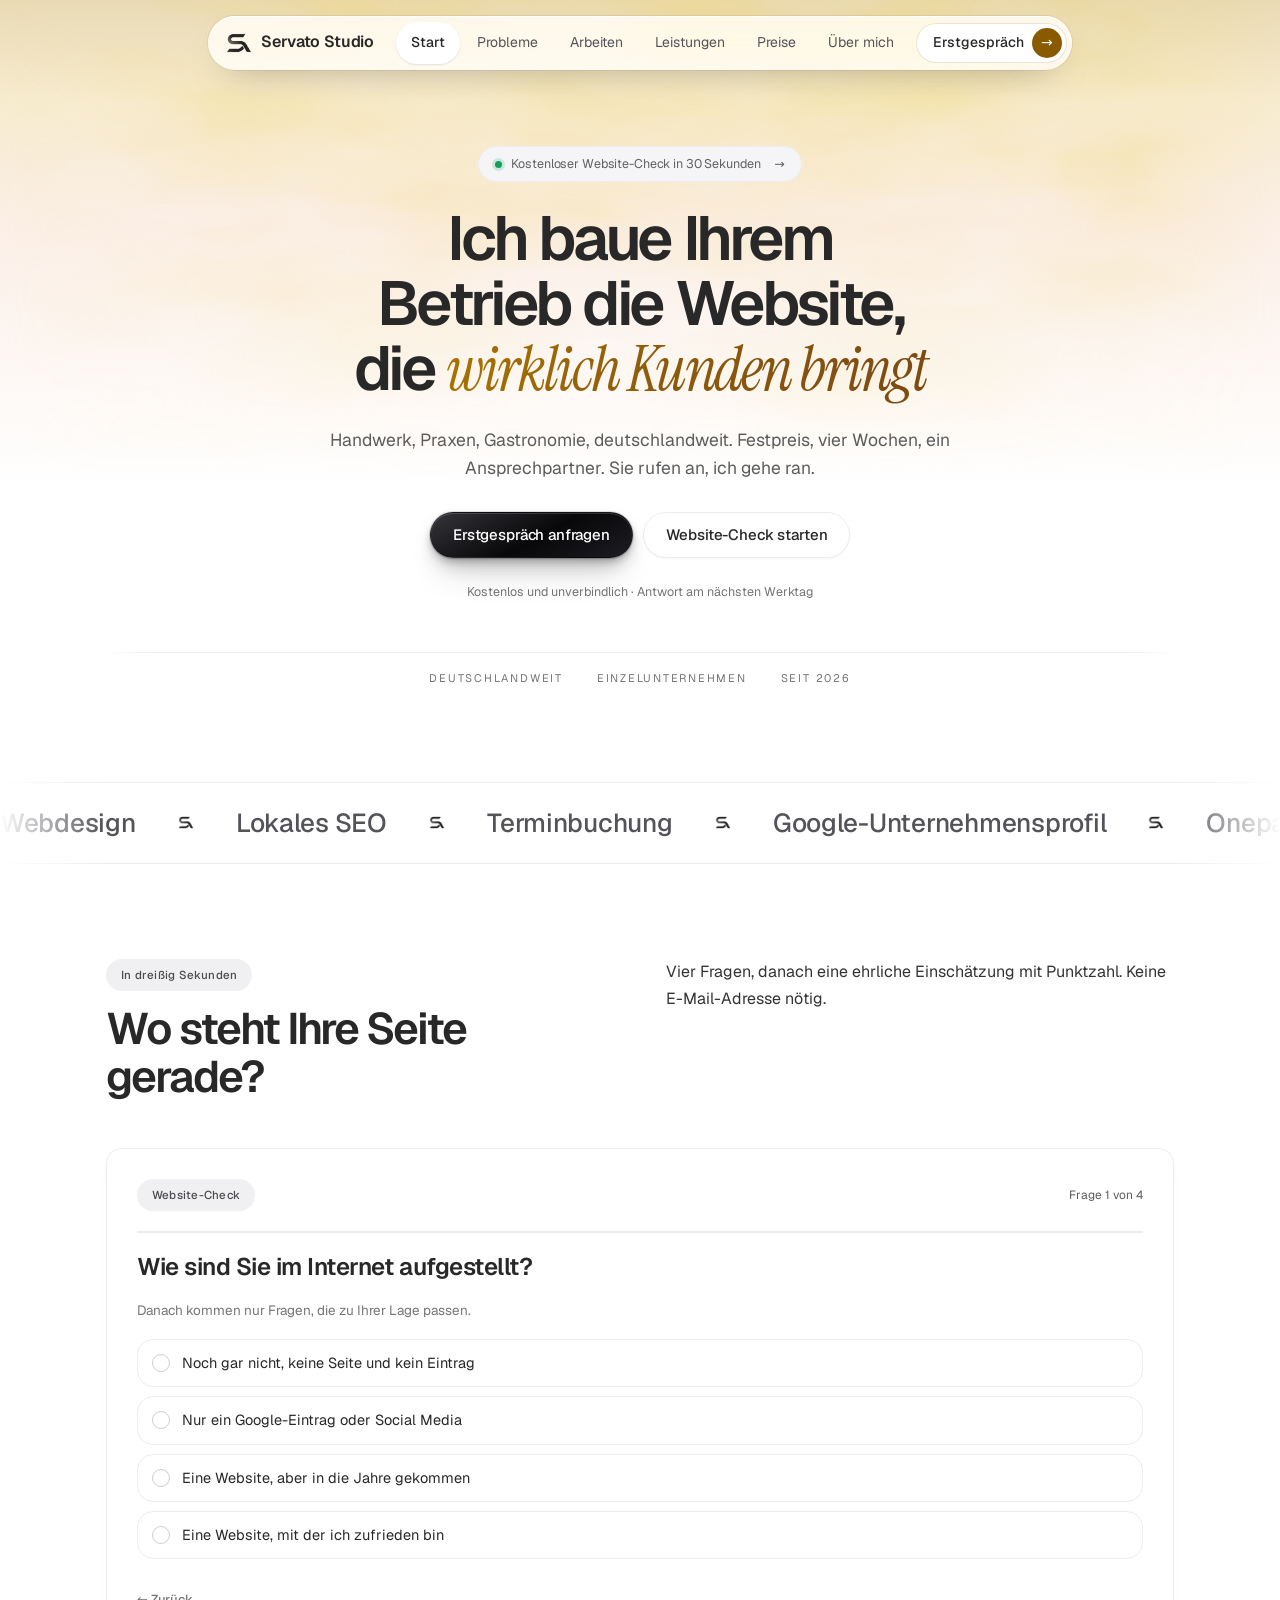
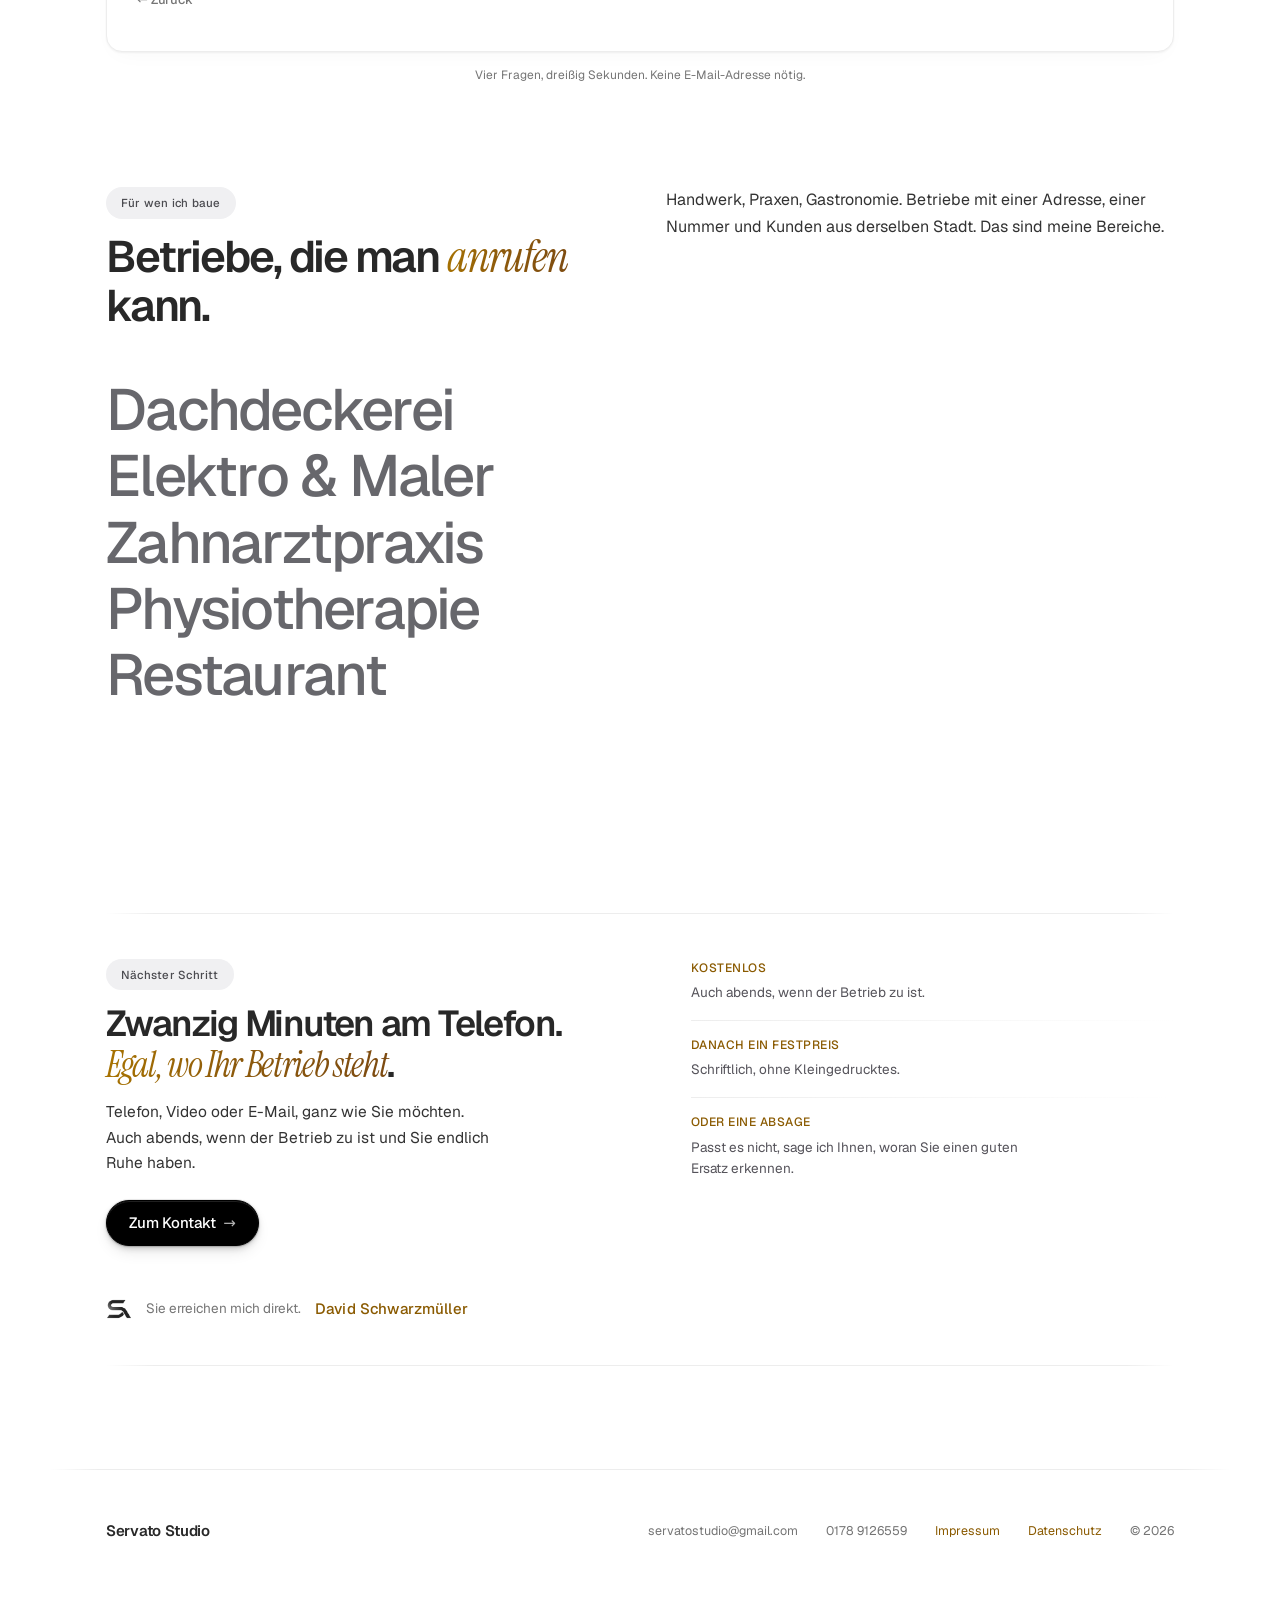
==== index.html @ e693b164 "Servato Studio: Website-Stand vor dem ersten Live-Gang Alle Adressen von servato-studio.netlify.app " ====
﻿<!DOCTYPE html>
<html lang="de">
<head>
<meta charset="utf-8">
<meta name="viewport" content="width=device-width, initial-scale=1">
<title>Servato Studio · Websites für lokale Unternehmen, deutschlandweit</title>
<meta name="description" content="Websites für Handwerksbetriebe, Praxen, Gastronomie und lokale Dienstleister. Festpreis, vier Wochen, ein Ansprechpartner.">
<meta name="theme-color" content="#ffffff">
<link rel="canonical" href="https://servatostudio.de/">

<!-- Vorschau beim Teilen (WhatsApp, LinkedIn, Signal, Slack) -->
<meta property="og:type" content="website">
<meta property="og:site_name" content="Servato Studio">
<meta property="og:locale" content="de_DE">
<meta property="og:url" content="https://servatostudio.de/">
<meta property="og:title" content="Websites, die Kunden bringen · Servato Studio">
<meta property="og:description" content="Websites für Handwerksbetriebe, Praxen, Gastronomie und lokale Dienstleister. Festpreis, vier Wochen, ein Ansprechpartner.">
<meta property="og:image" content="https://servatostudio.de/assets/og-image-2.png">
<meta property="og:image:width" content="1200">
<meta property="og:image:height" content="630">
<meta property="og:image:alt" content="Servato Studio · Websites für lokale Unternehmen, deutschlandweit">
<meta name="twitter:card" content="summary_large_image">
<script type="application/ld+json">
{
  "@context": "https://schema.org",
  "@type": "ProfessionalService",
  "@id": "https://servatostudio.de/#studio",
  "name": "Servato Studio",
  "description": "Websites für Handwerksbetriebe, Praxen, Gastronomie und lokale Dienstleister. Festpreis, vier Wochen, ein Ansprechpartner.",
  "url": "https://servatostudio.de/",
  "image": "https://servatostudio.de/assets/og-image-2.png",
  "logo": "https://servatostudio.de/assets/logo-mark.png",
  "telephone": "+49 178 9126559",
  "email": "servatostudio@gmail.com",
  "priceRange": "590 € – 2.190 €",
  "currenciesAccepted": "EUR",
  "founder": {
    "@type": "Person",
    "name": "David Schwarzmüller"
  },
  "address": {
    "@type": "PostalAddress",
    "streetAddress": "Hallerstraße 5",
    "postalCode": "79117",
    "addressLocality": "Freiburg im Breisgau",
    "addressRegion": "Baden-Württemberg",
    "addressCountry": "DE"
  },
  "areaServed": {
    "@type": "Country",
    "name": "Deutschland"
  },
  "knowsAbout": [
    "Webdesign",
    "Webentwicklung",
    "Lokales SEO",
    "Google-Unternehmensprofil",
    "Barrierefreiheit"
  ],
  "hasOfferCatalog": {
    "@type": "OfferCatalog",
    "name": "Website-Pakete",
    "itemListElement": [
      {
        "@type": "Offer",
        "name": "Visitenkarte",
        "price": "590",
        "priceCurrency": "EUR",
        "description": "Onepager mit bis zu fünf Abschnitten, Google-Unternehmensprofil, Kontaktformular. Live in zwei Wochen."
      },
      {
        "@type": "Offer",
        "name": "Studio",
        "price": "1190",
        "priceCurrency": "EUR",
        "description": "Bis zu acht Unterseiten, Texte und Bildauswahl, lokales SEO, Terminanfrage. Live in vier Wochen."
      },
      {
        "@type": "Offer",
        "name": "Wachstum",
        "price": "2190",
        "priceCurrency": "EUR",
        "description": "Individuelles Design, Filial- oder Sprachversionen, Shop oder Buchungssystem, laufende Pflege."
      }
    ]
  }
}
</script>
<script type="application/ld+json">
{
  "@context": "https://schema.org",
  "@type": "WebSite",
  "@id": "https://servatostudio.de/#website",
  "url": "https://servatostudio.de/",
  "name": "Servato Studio",
  "inLanguage": "de-DE",
  "publisher": {
    "@id": "https://servatostudio.de/#studio"
  }
}
</script>
<link rel="icon" href="assets/favicon.png" type="image/png">
<link rel="apple-touch-icon" href="assets/favicon.png">
<link rel="preload" href="fonts/geist-latin.woff2" as="font" type="font/woff2" crossorigin>
<link rel="preload" href="fonts/instrument-serif-latin-italic.woff2" as="font" type="font/woff2" crossorigin>
<!-- ?v=N an den Stylesheets: Browser halten CSS hartnaeckig im Cache.
     Beim Aendern des Designs saehe man sonst die alte Fassung und suchte den
     Fehler im Code statt im Cache. Zahl bei jeder Aenderung hochzaehlen. -->
<link rel="stylesheet" href="fonts/fonts.css?v=40">
<link rel="stylesheet" href="styles/nocturne.css?v=40">
<link rel="stylesheet" href="styles/site.css?v=40">
<link rel="stylesheet" href="styles/hell.css?v=40">
<link rel="stylesheet" href="styles/apple.css?v=40">
</head>
<body class="hat-himmel">

<a class="skip-link" href="#inhalt">Zum Inhalt springen</a>

<!-- ============ Himmel ============
     Nachbau des Farbverlaufs von cbsolutions-agency.de, dort ein blaues
     Wolkenfoto am oberen Rand. Hier in Gold-Bronze — und ohne Bilddatei:
     der weiche Verlauf ist CSS, die Wolkenstruktur ein SVG-Rauschen
     (feTurbulence). Zusammen unter 1 KB statt einem Foto von 300 KB, und
     scharf auf jedem Bildschirm.

     Steht bewusst VOR der Kopfzeile und ausserhalb von <main>: der
     Verlauf soll oben am Seitenrand beginnen, nicht erst unter der
     Navigation — genau wie in der Vorlage. -->
<div class="himmel" aria-hidden="true">
  <svg class="himmel__wolken" preserveAspectRatio="none" viewBox="0 0 1200 700">
    <filter id="wolken" x="0" y="0" width="100%" height="100%">
      <!-- fractalNoise erzeugt Rauschen. baseFrequency waagerecht kleiner
           als senkrecht: dadurch werden die Flecken in die Breite gezogen
           und sehen aus wie Schleierwolken statt wie Bildrauschen. -->
      <feTurbulence type="fractalNoise" baseFrequency="0.0042 0.011"
                    numOctaves="4" seed="9" stitchTiles="stitch"/>
      <!-- Die Matrix wirft die Farbe des Rauschens weg und setzt ueberall
           dasselbe Gold. Nur die letzte Zeile rechnet noch: sie macht aus
           dem Alphakanal des Rauschens die Deckkraft (1,3 × A − 0,34),
           also Wolke wo viel Rauschen ist, Luft wo wenig ist. -->
      <feColorMatrix type="matrix"
        values="0 0 0 0 0.855
                0 0 0 0 0.647
                0 0 0 0 0.125
                0 0 0 1.3 -0.34"/>
    </filter>
    <rect width="1200" height="700" filter="url(#wolken)"/>
  </svg>
</div>

<header class="header">
  <div class="header__inner">
    <a class="header__brand" href="index.html"><img class="header__mark" src="assets/logo-mark.png" alt="" width="28" height="22">Servato&nbsp;Studio</a>
    <nav class="header__nav" aria-label="Hauptnavigation">
      <a href="index.html" class="active" aria-current="page">Start</a>
      <a href="probleme.html">Probleme</a>
      <a href="arbeiten.html">Arbeiten</a>
      <a href="leistungen.html">Leistungen</a>
      <a href="preise.html">Preise</a>
      <a href="ueber.html">Über mich</a>
    </nav>
    <a class="header__cta" href="kontakt.html"><span>Erstgespräch</span><span class="header__cta-pfeil" aria-hidden="true">→</span></a>
    <button type="button" class="header__burger" data-menu-open
            aria-expanded="false" aria-controls="mobilmenu" aria-label="Menü öffnen">
      <span></span><span></span><span></span>
    </button>
  </div>
</header>

<!-- Menü steht bewusst AUSSERHALB von <header> — Begründung in styles/site.css -->
<div class="menu" id="mobilmenu" data-menu hidden>
  <nav class="menu__panel" aria-label="Menü">
    <div class="menu__top">
      <a class="menu__brand" href="index.html"><img src="assets/logo-mark.png" alt="" width="28" height="22">Servato&nbsp;Studio</a>
      <button type="button" class="menu__close" data-menu-close aria-label="Menü schließen">✕</button>
    </div>
    <a href="index.html" aria-current="page">Start</a>
    <a href="probleme.html">Probleme</a>
    <a href="arbeiten.html">Arbeiten</a>
    <a href="leistungen.html">Leistungen</a>
    <a href="preise.html">Preise</a>
    <a href="ueber.html">Über mich</a>
    <a class="btn btn--accent btn--block" href="kontakt.html">Erstgespräch anfragen</a>
  </nav>
</div>

<main id="inhalt">

<!-- ============ Buehne (Hero) ============
     Komposition nach cbsolutions-agency.de: kleine Pille als Vorspann,
     grosse zentrierte Ueberschrift in der Grotesk, darin EIN Satzteil in
     Serif-Kursiv als Akzent, dann Unterzeile, schwarzer Pillen-Knopf und
     eine leise Mikrozeile darunter.

     Die geteilte Wortmarke SERVATO | Zeichen | STUDIO aus der vorherigen
     Fassung ist hier raus: das Vorbild fuehrt mit der Ueberschrift, nicht
     mit dem Logo. Sie laesst sich jederzeit wieder einsetzen. -->
<section class="buehne" id="top">
  <div class="wrap buehne__inner">

    <!-- Stand hier vorher als „Verfügbar für neue Projekte" — eine Aussage
         über mich, kein Angebot an den Leser. Jetzt ein Link auf den
         Website-Check weiter unten: der unverbindlichere zweite Weg neben
         dem Erstgespräch. -->
    <a class="buehne__badge buehne__badge--cta" href="#check">
      <span class="buehne__punkt" aria-hidden="true"></span>Kostenloser
      Website-Check in 30 Sekunden<span class="buehne__badge-pfeil" aria-hidden="true"> →</span>
    </a>

    <!-- Kein <br>: der Umbruch bleibt text-wrap:balance ueberlassen. Gemessen
         ergibt das bei 22ch drei ausgewogene Zeilen (599/422/601 px); ab 24ch
         reisst eine Waisenzeile von 94 px auf. -->
    <h1 class="buehne__h1">Ich baue Ihrem Betrieb die Website, die <em class="serif">wirklich Kunden bringt</em></h1>

    <p class="buehne__sub">Handwerk, Praxen, Gastronomie, deutschlandweit. Festpreis,
      vier Wochen, ein Ansprechpartner. Sie rufen an, ich gehe ran.</p>

    <div class="buehne__handlung">
      <a class="btn btn--dunkel btn--glanz" href="kontakt.html" data-magnet><span>Erstgespräch anfragen</span></a>
      <a class="btn" href="#check">Website-Check starten</a>
    </div>
    <p class="buehne__mikro">Kostenlos und unverbindlich · Antwort am nächsten Werktag</p>

    <div class="buehne__leiste">
      <span>Deutschlandweit</span>
      <span>Einzelunternehmen</span>
      <span>Seit 2026</span>
    </div>

  </div>
</section>

<!-- ============ Marquee ============ -->
<div class="marquee" aria-hidden="true">
  <div class="marquee__track">
    <span>Webdesign<span class="marquee__mark"></span>Lokales SEO<span class="marquee__mark"></span>Terminbuchung<span class="marquee__mark"></span>Google-Unternehmensprofil<span class="marquee__mark"></span>Onepager<span class="marquee__mark"></span>Mehrseiter<span class="marquee__mark"></span>Handy&nbsp;zuerst<span class="marquee__mark"></span>Festpreis<span class="marquee__mark"></span>Vier&nbsp;Wochen<span class="marquee__mark"></span></span>
    <span>Webdesign<span class="marquee__mark"></span>Lokales SEO<span class="marquee__mark"></span>Terminbuchung<span class="marquee__mark"></span>Google-Unternehmensprofil<span class="marquee__mark"></span>Onepager<span class="marquee__mark"></span>Mehrseiter<span class="marquee__mark"></span>Handy&nbsp;zuerst<span class="marquee__mark"></span>Festpreis<span class="marquee__mark"></span>Vier&nbsp;Wochen<span class="marquee__mark"></span></span>
  </div>
</div>



<!-- ============ Website-Check ============
     Stand früher neben der Überschrift im Hero. Die Bühne braucht die volle
     Breite, deshalb hat der Check jetzt einen eigenen Abschnitt - Inhalt und
     Funktion sind unverändert. -->
<section class="wrap section" data-reveal style="padding-top:clamp(30px,4vw,56px)">
  <div class="split">
    <div>
      <div class="kicker">In dreißig Sekunden</div>
      <h2>Wo steht Ihre Seite gerade?</h2>
    </div>
    <p class="lead muted">Vier Fragen, danach eine ehrliche Einschätzung mit Punktzahl. Keine E-Mail-Adresse nötig.</p>
  </div>
  <div class="check" id="check">
    <!-- Siehe preise.html: ohne JavaScript ist der Check ein leerer Kasten. -->
    <noscript>
      <style>.check__card, .check__note { display: none; }</style>
      <div class="calc-fallback">
        <div class="calc__title">Website-Check</div>
        <p>Der Check braucht JavaScript. Die vier Fragen stelle ich Ihnen aber
           genauso gern am Telefon. Das dauert keine zwanzig Minuten und Sie
           bekommen die Einschätzung direkt von mir.</p>
        <a class="btn btn--accent" href="kontakt.html">Erstgespräch anfragen</a>
      </div>
    </noscript>
    <div class="check__card">
      <div class="check__head">
        <span class="kicker">Website-Check</span>
        <span class="muted-2" style="font-size:12px" data-check-progress-label>Frage 1 von 4</span>
      </div>
      <div class="check__bar"><span data-check-bar style="width:0%"></span></div>

      <!-- aria-live: Frage und Antwortmöglichkeiten werden per JS ausgetauscht.
           Ohne die Ansage bliebe der Wechsel für Screenreader unbemerkt. -->
      <div class="check__pane" data-check-ask aria-live="polite">
        <h2 class="check__q" data-check-q></h2>
        <p class="check__hint muted-2" data-check-hint></p>
        <div class="check__options" data-check-options></div>
        <button type="button" class="btn btn--link" data-check-back hidden>← Zurück</button>
      </div>

      <div class="check__pane" data-check-result hidden aria-live="polite">
        <div class="score">
          <span class="score__num" data-check-score>0</span>
          <span class="muted-2" style="font-size:14px">von 100 Punkten</span>
        </div>
        <div>
          <div style="font-family:var(--font-heading);font-weight:500;font-size:18px;margin-bottom:6px" data-check-verdict-title></div>
          <p class="muted" style="font-size:14px;line-height:1.6;margin:0" data-check-verdict-body></p>
        </div>
        <div class="findings rule-top rule-fade" data-check-findings></div>
        <div style="display:flex;flex-wrap:wrap;gap:10px;margin-top:auto">
          <a class="btn btn--accent" href="kontakt.html" style="flex:1 1 160px;font-size:14.5px;padding:12px 16px">Ergebnis besprechen</a>
          <button type="button" class="btn" data-check-reset style="font-size:14.5px;padding:12px 16px">Neu starten</button>
        </div>
      </div>
    </div>
    <p class="check__note muted-3">Vier Fragen, dreißig Sekunden. Keine E-Mail-Adresse nötig.</p>
  </div>
</section>

<!-- ============ Wortwoge ============
     Nachbau einer Jitter-Animation in CSS statt als MP4: kein fremdes
     Wasserzeichen, kein schwarzes Rechteck auf hellem Grund, 1 KB statt
     1,4 MB, scharf in jeder Größe — und die Wörter sind Davids eigene. -->
<section class="wrap section" id="branchen" data-reveal style="padding-top:0">
  <div class="split">
    <div>
      <div class="kicker">Für wen ich baue</div>
      <h2>Betriebe, die man <em class="serif">anrufen</em> kann.</h2>
    </div>
    <p class="lead muted">Handwerk, Praxen, Gastronomie. Betriebe mit einer Adresse, einer Nummer und Kunden aus derselben Stadt. Das sind meine Bereiche.</p>
  </div>
  <!-- Das <span> ist nicht schmückend, es ist die Mechanik: die Zeile fährt
       um ihre volle Breite nach rechts, das Wort um seine eigene zurück.
       Zusammen ergibt das exakt „linksbündig → rechtsbündig". -->
  <ul class="woge">
    <li style="--i:0"><span>Dachdeckerei</span></li>
    <li style="--i:1"><span>Elektro &amp; Maler</span></li>
    <li style="--i:2"><span>Zahnarztpraxis</span></li>
    <li style="--i:3"><span>Physiotherapie</span></li>
    <li style="--i:4"><span>Restaurant</span></li>
  </ul>
</section>


<!-- ============ Abschluss ============
     Eigener Baustein .abschluss statt der .contact-Fläche: die stand hier
     und auf kontakt.html, also zweimal dieselbe Anmutung. Hier jetzt
     editorial — offene Fläche, Haarlinien, Unterschrift am Ende. -->
<section class="wrap section" data-reveal>
  <div class="abschluss">
    <div class="abschluss__lead">
      <div class="kicker">Nächster Schritt</div>
      <h2>Zwanzig Minuten am Telefon. <em class="serif">Egal, wo Ihr Betrieb steht</em>.</h2>
      <p class="muted">Telefon, Video oder E-Mail, ganz wie Sie möchten. Auch abends, wenn der Betrieb zu ist und Sie endlich Ruhe haben.</p>
      <a class="btn btn--accent" href="kontakt.html">Zum Kontakt <span aria-hidden="true" style="opacity:.7">→</span></a>
    </div>
    <dl class="abschluss__facts" data-stagger>
      <div class="abschluss__fact">
        <dt>Kostenlos</dt>
        <dd>Auch abends, wenn der Betrieb zu ist.</dd>
      </div>
      <div class="abschluss__fact">
        <dt>Danach ein Festpreis</dt>
        <dd>Schriftlich, ohne Kleingedrucktes.</dd>
      </div>
      <div class="abschluss__fact">
        <dt>Oder eine Absage</dt>
        <dd>Passt es nicht, sage ich Ihnen, woran Sie einen guten Ersatz erkennen.</dd>
      </div>
    </dl>
    <p class="abschluss__sign">
      <img src="assets/logo-mark.png" alt="" width="26" height="20">
      Sie erreichen mich direkt. <b>David Schwarzmüller</b>
    </p>
  </div>
</section>

</main>

<footer class="wrap footer">
  <span class="footer__brand">Servato Studio</span>
  <a href="mailto:servatostudio@gmail.com">servatostudio@gmail.com</a>
  <a href="tel:+491789126559">0178 9126559</a>
  <a class="footer__legal" href="impressum.html">Impressum</a>
  <a class="footer__legal" href="datenschutz.html">Datenschutz</a>
  <span class="footer__copy">© 2026</span>
</footer>

<script src="js/app.js?v=40"></script>
</body>
</html>
---- fonts/fonts.css ----
/* Lokal eingebundene Schriften — keine Verbindung zu Google.
   Die Dateien liegen hier im Ordner; beim Aufruf der Seite geht KEINE
   Anfrage an fonts.googleapis.com oder fonts.gstatic.com. Das ist bei
   einer deutschen Gewerbeseite kein Feinschliff, sondern noetig: das
   Einbinden per Google-CDN uebertraegt die IP des Besuchers in die USA.

   Beide neuen Schriften stehen unter der SIL Open Font License 1.1.
   Die Lizenztexte liegen daneben (OFL-geist.txt, OFL-instrumentserif.txt)
   und muessen bei Weitergabe dabeibleiben.

     Geist            — Vercel, Grotesk. Eine Datei deckt 100–900 ab.
     Instrument Serif — Rodrigo Fuenzalida & Nikolas Type. Der Kursivschnitt
                        traegt die Akzent-Satzteile in den Ueberschriften.
     Inter            — bleibt als Ersatzkette bestehen.

   Gespart wurde an den Zeichensaetzen: nur latin und latin-ext werden
   geladen, kein Kyrillisch, kein Griechisch, kein Vietnamesisch. */

/* Instrument Serif — ext-italic.woff2 */
@font-face {
  font-family: 'Instrument Serif';
  font-style: italic;
  font-weight: 400;
  font-display: swap;
  src: url(instrument-serif-latin-ext-italic.woff2) format('woff2');
  unicode-range: U+0100-02BA, U+02BD-02C5, U+02C7-02CC, U+02CE-02D7, U+02DD-02FF, U+0304, U+0308, U+0329, U+1D00-1DBF, U+1E00-1E9F, U+1EF2-1EFF, U+2020, U+20A0-20AB, U+20AD-20C0, U+2113, U+2C60-2C7F, U+A720-A7FF;
}

/* Instrument Serif — italic.woff2 */
@font-face {
  font-family: 'Instrument Serif';
  font-style: italic;
  font-weight: 400;
  font-display: swap;
  src: url(instrument-serif-latin-italic.woff2) format('woff2');
  unicode-range: U+0000-00FF, U+0131, U+0152-0153, U+02BB-02BC, U+02C6, U+02DA, U+02DC, U+0304, U+0308, U+0329, U+2000-206F, U+20AC, U+2122, U+2191, U+2193, U+2212, U+2215, U+FEFF, U+FFFD;
}

/* Instrument Serif — ext.woff2 */
@font-face {
  font-family: 'Instrument Serif';
  font-style: normal;
  font-weight: 400;
  font-display: swap;
  src: url(instrument-serif-latin-ext.woff2) format('woff2');
  unicode-range: U+0100-02BA, U+02BD-02C5, U+02C7-02CC, U+02CE-02D7, U+02DD-02FF, U+0304, U+0308, U+0329, U+1D00-1DBF, U+1E00-1E9F, U+1EF2-1EFF, U+2020, U+20A0-20AB, U+20AD-20C0, U+2113, U+2C60-2C7F, U+A720-A7FF;
}

/* Instrument Serif — .woff2 */
@font-face {
  font-family: 'Instrument Serif';
  font-style: normal;
  font-weight: 400;
  font-display: swap;
  src: url(instrument-serif-latin.woff2) format('woff2');
  unicode-range: U+0000-00FF, U+0131, U+0152-0153, U+02BB-02BC, U+02C6, U+02DA, U+02DC, U+0304, U+0308, U+0329, U+2000-206F, U+20AC, U+2122, U+2191, U+2193, U+2212, U+2215, U+FEFF, U+FFFD;
}

/* Geist — ext.woff2 */
@font-face {
  font-family: 'Geist';
  font-style: normal;
  font-weight: 100 900;
  font-display: swap;
  src: url(geist-latin-ext.woff2) format('woff2');
  unicode-range: U+0100-02BA, U+02BD-02C5, U+02C7-02CC, U+02CE-02D7, U+02DD-02FF, U+0304, U+0308, U+0329, U+1D00-1DBF, U+1E00-1E9F, U+1EF2-1EFF, U+2020, U+20A0-20AB, U+20AD-20C0, U+2113, U+2C60-2C7F, U+A720-A7FF;
}

/* Geist — .woff2 */
@font-face {
  font-family: 'Geist';
  font-style: normal;
  font-weight: 100 900;
  font-display: swap;
  src: url(geist-latin.woff2) format('woff2');
  unicode-range: U+0000-00FF, U+0131, U+0152-0153, U+02BB-02BC, U+02C6, U+02DA, U+02DC, U+0304, U+0308, U+0329, U+2000-206F, U+20AC, U+2122, U+2191, U+2193, U+2212, U+2215, U+FEFF, U+FFFD;
}

/* ---------- Inter (bestehend) ---------- */

/* latin-ext */
@font-face {
  font-family: 'Inter';
  font-style: normal;
  font-weight: 400 700;
  font-display: swap;
  src: url(inter-latin-ext.woff2) format('woff2');
  unicode-range: U+0100-02BA, U+02BD-02C5, U+02C7-02CC, U+02CE-02D7, U+02DD-02FF, U+0304, U+0308, U+0329, U+1D00-1DBF, U+1E00-1E9F, U+1EF2-1EFF, U+2020, U+20A0-20AB, U+20AD-20C0, U+2113, U+2C60-2C7F, U+A720-A7FF;
}

/* latin */
@font-face {
  font-family: 'Inter';
  font-style: normal;
  font-weight: 400 700;
  font-display: swap;
  src: url(inter-latin.woff2) format('woff2');
  unicode-range: U+0000-00FF, U+0131, U+0152-0153, U+02BB-02BC, U+02C6, U+02DA, U+02DC, U+0304, U+0308, U+0329, U+2000-206F, U+20AC, U+2122, U+2191, U+2193, U+2212, U+2215, U+FEFF, U+FFFD;
}
---- styles/nocturne.css ----
/* Nocturne — design-system tokens and component classes. This file is the source of truth for the system's look; retune it here and see readme.md. */
/* Schrift lokal: siehe fonts/fonts.css, eingebunden im <head> */

:root {
  --color-bg: #161826;
  --color-surface: #232532;
  --color-text: #e9e9ed;
  --color-accent: #9184d9; /* review round 7 (Barron): the accent moves to
     the product's blurple — OKLCH hue 289.2, the hue of the app's own Pro
     accent (#9a8fe0, --om-accent-pro) — at the same lightness the steel
     accent held (L 0.660, so the documented ratios survive) and chroma
     in the product blurple's own range (its token sits at C 0.118; the
     accent takes 0.125, from the old steel's 0.030):
     the accent now reads as an accent rather than another neutral. */
  --color-accent-2: #a7a1db; /* the machine-derived stand-in follows: same
     hue, same L 0.734, chroma at the same 2:3 proportion it held */
  --color-divider: color-mix(in srgb, #e9e9ed 16%, transparent);

  /* Tonal ramps — generated in OKLCH on one shared lightness scale, so the
     same step of any role matches the others in visual value. */
  --color-neutral-100: #f3f5fe;
  --color-neutral-200: #e4e7f5;
  --color-neutral-300: #cfd3e5;
  --color-neutral-400: #b2b6ca;
  --color-neutral-500: #9397ab;
  --color-neutral-600: #75798c;
  --color-neutral-700: #595d6c;
  --color-neutral-800: #3f424d;
  --color-neutral-900: #292b31;

  --color-accent-100: #f5f4ff;
  --color-accent-200: #e7e5fe;
  --color-accent-300: #d2cefd;
  --color-accent-400: #b5abfc;
  --color-accent-500: #968ae0;
  --color-accent-600: #796cbf;
  --color-accent-700: #5d5294;
  --color-accent-800: #423a6a;
  --color-accent-900: #2b2741;

  --color-accent-2-100: #f5f4ff;
  --color-accent-2-200: #e7e5fe;
  --color-accent-2-300: #d2cefd;
  --color-accent-2-400: #b5afe8;
  --color-accent-2-500: #9690c9;
  --color-accent-2-600: #7972a9;
  --color-accent-2-700: #5c5783;
  --color-accent-2-800: #423e5d;
  --color-accent-2-900: #2b293a;

  /* Deck section-divider ground — review round 3: saturation as presence.
     Dividers take a saturated deep indigo (hue 277, the neutral ramp's own
     family; C 0.094 — written when the accent held C 0.030, before the
     round-7 blurple raised it past the ground's) with a lighter bloom and
     a ghost tint of the same hue, while the slide grounds stay
     desaturated. Deck-scale fills only — not interface colors. */
  --color-section: #262a60;
  --color-section-glow: #353b80;
  --color-section-ghost: #4c5397;

  /* Zwei Schriften, wie beim Vorbild cbsolutions-agency.de:
     eine Grotesk traegt die ganze Seite, ein Serif-Kursiv setzt EINZELNE
     Woerter mitten in der Ueberschrift als Akzent. Beide sind quelloffen
     (SIL OFL) und duerfen selbst gehostet werden.

     Beide liegen noch NICHT lokal vor, deshalb die Ersatzketten:
       Geist            -> Inter (liegt lokal, sehr nah verwandt)
       Instrument Serif -> Georgia Kursiv (deutlich kontraermer)
     Google Fonts direkt einzubinden kommt nicht in Frage: eine deutsche
     Gewerbeseite darf keine Besucher-IP an Google ausliefern. */
  --font-display: "Instrument Serif", Georgia, "Times New Roman", serif;

  --font-heading: "Geist", "Inter", system-ui, sans-serif;
  --font-heading-weight: 500;
  --font-body: "Geist", "Inter", system-ui, sans-serif;

  --space-1: 2.8px;
  --space-2: 5.6px;
  --space-3: 8.4px;
  --space-4: 11.2px;
  --space-6: 16.8px;
  --space-8: 22.4px;

  --radius-sm: 4px;
  --radius-md: 8px;
  --radius-lg: 14px;

  /* Elevation — derived from the ground: soft ink-tinted shadows on a
     light theme, a hairline edge + ambient darkness on a dark one. */
  --shadow-sm: 0 0 0 1px #3f424d;
  --shadow-md: 0 0 0 1px #595d6c, 0 6px 18px rgba(0,0,0,0.55);
  --shadow-lg: 0 0 0 1px #9397ab, 0 16px 40px rgba(0,0,0,0.65);
}

body {
  background: var(--color-bg);
  color: var(--color-text);
  font-family: var(--font-body);
}
h1, h2, h3, h4 { font-family: var(--font-heading); font-weight: var(--font-heading-weight); }


/* ══════════════════════════════════════════════════════════════════════════
   Components — built with the tokens above. Plain CSS
   on plain HTML: no JavaScript, no build step. Each class is documented in
   readme.md and demonstrated in foundations/ and components/.
   ══════════════════════════════════════════════════════════════════════ */

*, *::before, *::after { box-sizing: border-box; }
body { margin: 0; font-size: 15px; line-height: 1.55; font-weight: 400; }
h1, h2, h3, h4, h5, h6 {
  font-family: var(--font-heading); font-weight: var(--font-heading-weight);
  line-height: 1.12; letter-spacing: -0.015em; margin: 0 0 var(--space-2);
}
h1 { font-size: 42px; }
h2 { font-size: 32px; }
h3 { font-size: 25px; }
h4 { font-size: 20px; }
h5 { font-size: 16px; }
h6 { font-size: 13px; }
h6 { letter-spacing: 0.08em; text-transform: uppercase; }
p { margin: 0 0 var(--space-3); }
a { color: var(--color-accent); text-underline-offset: 3px; }
img { display: block; max-width: 100%; }
figure { margin: 0; }
figcaption {
  font-size: 11px; margin-top: var(--space-1);
  color: color-mix(in srgb, var(--color-text) 55%, transparent);
}
.text-muted { color: color-mix(in srgb, var(--color-text) 55%, transparent); }
:focus { outline: none; }
:focus-visible { outline: 2px solid var(--color-accent); outline-offset: 2px; }
::selection { background: color-mix(in srgb, var(--color-accent) 30%, transparent); }

/* — rules — */
/* Rules fade to transparent at both ends instead of stopping cleanly — a
   Nocturne signature. The ramp is 48px an end (one deck baseline unit),
   painted from the same divider token. Freestanding rules fade; box
   outlines, in-control separators, and short accent marks stay solid. */
.hr {
  height: 1px; border: 0; margin: var(--space-4) 0;
  background: linear-gradient(to right,
    transparent, var(--color-divider) 48px,
    var(--color-divider) calc(100% - 48px), transparent);
}

/* — buttons — */
.btn {
  display: inline-flex; align-items: center; justify-content: center; gap: 6px;
  cursor: pointer; text-decoration: none;
  font-family: var(--font-heading); font-weight: var(--font-heading-weight);
  font-size: 14px; line-height: 1.2; color: var(--color-text); /* matches the .input's 14px —
     the pair sits side by side in sign-up rows */
  background: transparent; border: 1px solid transparent;
  padding: var(--space-2) calc(var(--space-3) * 1.2);
  border-radius: var(--radius-md);
}
.btn svg { display: block; }
.btn:disabled { opacity: 0.45; cursor: not-allowed; }
.btn-primary { color: var(--color-accent); border-color: var(--color-accent); }
.btn-primary:hover { background: color-mix(in srgb, var(--color-accent) 12%, transparent); }
.btn-primary:active { background: color-mix(in srgb, var(--color-accent) 22%, transparent); }
.btn-secondary { border-color: var(--color-divider); }
.btn-secondary:hover { background: color-mix(in srgb, var(--color-text) 7%, transparent); }
.btn-secondary:active { background: color-mix(in srgb, var(--color-text) 14%, transparent); }
.btn-ghost { color: var(--color-accent); padding-inline: var(--space-1); }
.btn-ghost:hover { background: color-mix(in srgb, var(--color-accent) 10%, transparent); }
.btn-ghost:active { background: color-mix(in srgb, var(--color-accent) 18%, transparent); }
.btn-icon { width: 36px; height: 36px; padding: 0; }
.btn-block { width: 100%; margin-top: var(--space-2); }

/* — forms — */
.field > label {
  display: block; font-size: 12px; margin-bottom: 5px;
  color: color-mix(in srgb, var(--color-text) 70%, transparent);
}
.input {
  width: 100%; min-height: 36px; padding: 6px 10px; font: inherit;
  font-size: 14px; color: var(--color-text); caret-color: var(--color-accent);
  background: var(--color-surface);
  border: 1px solid var(--color-divider); border-radius: var(--radius-md);
}
.input:hover { border-color: color-mix(in srgb, var(--color-text) 45%, transparent); }
.input:focus-visible { border-color: var(--color-accent); outline-offset: 0; }
textarea.input { min-height: 90px; resize: vertical; }
.radio { display: inline-flex; align-items: center; gap: 8px; cursor: pointer; font-size: 14px; }
.radio input, .seg-opt input {
  position: absolute; opacity: 0; width: 0; height: 0; pointer-events: none;
}
.radio .dot {
  width: 16px; height: 16px; flex: none; border-radius: 50%;
  border: 1.5px solid var(--color-divider);
}
.radio:hover .dot { border-color: var(--color-accent); }
.radio input:checked + .dot {
  border-color: var(--color-accent); background: var(--color-accent);
  box-shadow: inset 0 0 0 4px var(--color-bg);
}
.radio input:focus-visible + .dot { outline: 2px solid var(--color-accent); outline-offset: 2px; }
.seg {
  display: inline-flex; overflow: hidden;
  border: 1px solid var(--color-divider); border-radius: var(--radius-md);
}
.seg-opt {
  display: inline-flex; align-items: center; gap: 6px;
  padding: 7px 12px; font-size: 13px; cursor: pointer;
}
.seg-opt + .seg-opt { border-left: 1px solid var(--color-divider); }
.seg-opt:has(input:checked) { color: var(--color-accent); box-shadow: inset 0 0 0 1px var(--color-accent); }
.seg-opt:not(:has(input:checked)):hover { background: color-mix(in srgb, var(--color-text) 7%, transparent); }
.seg-opt:has(input:focus-visible) { outline: 2px solid var(--color-accent); outline-offset: -2px; }

/* — cards — */
.card {
  display: flex; flex-direction: column; gap: var(--space-2);
  padding: var(--space-3); border-radius: var(--radius-md); background: var(--color-surface);
}
.card-kicker { font-size: 10px; letter-spacing: 0.1em; text-transform: uppercase; color: var(--color-accent); }
.card-title {
  font-family: var(--font-heading); font-weight: var(--font-heading-weight);
  font-size: 17px; line-height: 1.2;
}
.card-body { margin: 0; font-size: 13px; opacity: 0.8; flex: 1; }
.card-meta {
  display: flex; align-items: center; gap: 6px; font-size: 11px;
  color: color-mix(in srgb, var(--color-text) 50%, transparent);
}
.elev-sm { box-shadow: var(--shadow-sm); }
.elev-md { box-shadow: var(--shadow-md); }
.elev-lg { box-shadow: var(--shadow-lg); }

/* — tags — */
.tag {
  display: inline-flex; align-items: center; font-size: 11px;
  letter-spacing: 0.02em; padding: 3px 10px;
  border-radius: calc(var(--radius-md) * 0.75);
}
.tag-accent { background: var(--color-accent-800); color: var(--color-accent-100); }
.tag-accent-2 { background: var(--color-accent-2-800); color: var(--color-accent-2-100); }
.tag-neutral { background: var(--color-neutral-800); color: var(--color-neutral-100); }
.tag-outline { border: 1px solid var(--color-accent); color: var(--color-accent); }

/* — navigation — */
.nav {
  display: flex; align-items: center; gap: var(--space-4);
  padding: var(--space-3) var(--space-4);
  border-bottom: none;
}
.nav-brand {
  font-family: var(--font-heading); font-weight: var(--font-heading-weight);
  font-size: 18px; margin-right: auto;
}
.nav a { color: inherit; text-decoration: none; font-size: 14px; }
.nav a:hover, .nav a[aria-current='page'] { color: var(--color-accent); }

/* — tables — */
.table { width: 100%; border-collapse: collapse; font-size: 14px; }
.table th {
  text-align: left; font-size: 11px; letter-spacing: 0.08em; text-transform: uppercase;
  color: color-mix(in srgb, var(--color-text) 60%, transparent);
  padding: var(--space-2); border-bottom: 1px solid transparent; /* keeps layout; the row paints the fading rule */
}
.table td {
  padding: var(--space-2);
  border-bottom: 1px solid transparent;
}
/* Row rules as row-level strips so the end-fade spans the row, not each cell. */
.table thead tr {
  background: linear-gradient(to right,
    transparent, var(--color-divider) 48px,
    var(--color-divider) calc(100% - 48px), transparent) no-repeat bottom / 100% 1px;
}
.table tbody tr {
  background: linear-gradient(to right,
    transparent, color-mix(in srgb, var(--color-text) 8%, transparent) 48px,
    color-mix(in srgb, var(--color-text) 8%, transparent) calc(100% - 48px), transparent) no-repeat bottom / 100% 1px;
}
.table tbody tr:hover {
  /* the hover tint layers over the row rule, which keeps painting */
  background:
    linear-gradient(color-mix(in srgb, var(--color-text) 4%, transparent),
                    color-mix(in srgb, var(--color-text) 4%, transparent)) no-repeat 0 0 / 100% 100%,
    linear-gradient(to right,
      transparent, color-mix(in srgb, var(--color-text) 8%, transparent) 48px,
      color-mix(in srgb, var(--color-text) 8%, transparent) calc(100% - 48px), transparent) no-repeat bottom / 100% 1px;
}

/* — dialog — */
.dialog-backdrop {
  position: fixed; inset: 0; display: grid; place-items: center;
  padding: var(--space-4);
  background: color-mix(in srgb, var(--color-neutral-900) 50%, transparent);
}
.dialog {
  width: min(440px, 100%); display: flex; flex-direction: column; gap: var(--space-3);
  padding: var(--space-4); border-radius: var(--radius-lg);
  background: var(--color-surface); box-shadow: var(--shadow-lg);
}
.dialog-title {
  font-family: var(--font-heading); font-weight: var(--font-heading-weight);
  font-size: 20px;
}
.dialog-body { font-size: 14px; opacity: 0.85; }
.dialog-actions { display: flex; justify-content: flex-end; gap: var(--space-2); margin-top: var(--space-2); }
---- styles/site.css ----
/* Servato Studio — Seiten-Styles.
   Farben, Abstände, Radien und Schatten kommen aus styles/nocturne.css (var(--…)). */

*, *::before, *::after { box-sizing: border-box; }
html { scroll-behavior: smooth; }
body {
  margin: 0;
  background: var(--color-bg);
  color: var(--color-text);
  font-family: var(--font-body);
  overflow-x: hidden;
  -webkit-font-smoothing: antialiased;
}
a { color: var(--color-accent); }
a:hover { color: var(--color-accent-400); }
:focus-visible { outline: 2px solid var(--color-accent); outline-offset: 2px; }

/* Sprungmarke: für Tastatur- und Screenreader-Nutzer, die sonst auf jeder
   Seite erst durch die komplette Navigation tabben müssten. Sichtbar erst,
   wenn sie den Fokus bekommt. */
.skip-link {
  position: absolute; left: 12px; top: -100px; z-index: 200;
  padding: 12px 18px; border-radius: var(--radius-md);
  background: var(--color-surface); color: var(--color-text);
  box-shadow: var(--shadow-md); text-decoration: none;
  font-family: var(--font-heading); font-weight: 500; font-size: 14px;
  transition: top .18s ease;
}
.skip-link:focus-visible { top: 12px; color: var(--color-text); }

/* ---------- Grundbausteine ---------- */

.wrap { max-width: 1180px; margin: 0 auto; padding-inline: clamp(20px, 5vw, 56px); }
.wrap--narrow { max-width: 900px; }
.section { padding-block: clamp(48px, 8vw, 112px); }

/* Drei Abstufungen für Nebentext. Die Werte sind nicht frei gewählt: bei
   45 % erreichte .muted-3 auf dem dunklen Grund nur 3,9:1 Kontrast und fiel
   damit unter die 4,5:1, die WCAG AA für kleinen Text verlangt — betroffen
   war ausgerechnet Text, der verkauft („Ihr Aufwand: 20 Minuten").
   Jetzt: 4,8:1 / 6,2:1 / 8,0:1, Abstufung in gleichmäßigen Schritten. */
.muted   { color: color-mix(in srgb, var(--color-text) 72%, transparent); }
.muted-2 { color: color-mix(in srgb, var(--color-text) 62%, transparent); }
.muted-3 { color: color-mix(in srgb, var(--color-text) 52%, transparent); }

.rule-top,
.rule-bottom {
  background-image: linear-gradient(to right, var(--color-divider), var(--color-divider) calc(100% - 48px), transparent);
  background-repeat: no-repeat;
  background-size: 100% 1px;
}
.rule-top { background-position: top; padding-top: 18px; }
.rule-bottom { background-position: bottom; }
.rule-fade { background-image: linear-gradient(to right, var(--color-divider), transparent); }

.kicker {
  font-size: 11px; letter-spacing: 0.1em; text-transform: uppercase;
  color: var(--color-accent); margin-bottom: 14px;
}

h1, h2, h3 { font-family: var(--font-heading); font-weight: 500; letter-spacing: -0.025em; margin: 0; }
/* Deutsche Komposita sind lang: „Datenschutzerklärung" war bei 40px 400px breit
   und sprengte auf dem Handy den 335px-Kasten — die Seite scrollte seitlich.
   hyphens greift, weil <html lang="de"> gesetzt ist; overflow-wrap ist die
   Notbremse für alles, was sich nicht trennen lässt (etwa lange Adressen). */
h1, h2, h3, .kann__claim, .plan__name, .step__title, .overview__ttl {
  overflow-wrap: break-word; hyphens: auto;
}
h1 { font-size: clamp(32px, 4.6vw, 52px); line-height: 1.06; letter-spacing: -0.03em; text-wrap: balance; }
h2 { font-size: clamp(27px, 4.4vw, 44px); line-height: 1.08; }
p  { text-wrap: pretty; }

.lead { font-size: 16px; line-height: 1.65; margin: 0; max-width: 46ch; }
.mono { font-family: ui-monospace, SFMono-Regular, Menlo, monospace; }

/* ---------- Buttons ---------- */

.btn {
  display: inline-flex; align-items: center; justify-content: center; gap: 8px;
  min-height: 44px; padding: 13px 22px;
  font-family: var(--font-heading); font-weight: 500; font-size: 15px;
  text-decoration: none; cursor: pointer;
  border-radius: var(--radius-md); border: 1px solid var(--color-divider);
  background: transparent; color: var(--color-text);
  transition: background .2s ease, border-color .2s ease, transform .2s ease;
}
.btn:hover { background: color-mix(in srgb, var(--color-text) 7%, transparent); color: var(--color-text); }
.btn:active { transform: scale(.99); }
.btn--accent { color: var(--color-accent); border-color: var(--color-accent); }
.btn--accent:hover { background: color-mix(in srgb, var(--color-accent) 12%, transparent); color: var(--color-accent); }
.btn--small { min-height: 40px; padding: 8px 14px; font-size: 14px; }
.btn--block { width: 100%; }
.btn--link { border: 0; padding: 4px 0; min-height: 44px; justify-content: flex-start; font-size: 13px; background: none; color: color-mix(in srgb, var(--color-text) 62%, transparent); }
.btn--link:hover { background: none; color: var(--color-accent); }

/* ---------- Kopfzeile ---------- */

/* ---------- Kopfzeile als schwebende Glas-Pille ----------

   Vorbild: ihre Navigations-Pille. Uebernommen sind Radius (999px), das
   Innenpolster von 6px, der Aktiv-Chip und der Knopf mit dem farbigen
   Kreis-Pfeil. Das Blau ist durch dein Gold ersetzt.

   Die Glas-Regeln kommen aus dem Apple-Material-Kapitel:

   - blur PLUS saturate. Nur Weichzeichnen laesst die Farben dahinter
     ausbleichen; saturate(180%) holt sie zurueck, sonst wirkt das Glas
     grau statt durchsichtig.
   - Eine helle Kante oben (inset-Schatten). Das ist das Licht, das sich in
     der Materialkante faengt — ohne sie sieht die Flaeche aus wie ein
     Aufkleber, nicht wie eine Scheibe.
   - Keine Haarlinie mehr unter der Leiste (.rule-bottom ist raus). Eine
     schwebende Flaeche und ein durchgehender Trennstrich widersprechen
     sich: entweder schwebt etwas, oder es sitzt auf einer Kante.
   - Der Schatten wird beim Scrollen tiefer statt eine Linie einzublenden.

   .header selbst faengt keine Klicks (pointer-events: none), sonst laege
   ein unsichtbarer Balken ueber der ganzen Fensterbreite und schluckte
   Klicks auf den Inhalt daneben. Nur die Pille selbst nimmt sie an. */

.header {
  position: sticky; top: 0; z-index: 50;
  background: none;
  padding: clamp(10px, 1.3vw, 16px) clamp(12px, 4vw, 28px) 0;
  pointer-events: none;
}

.header__inner {
  pointer-events: auto;
  display: flex; align-items: center; gap: 4px;
  /* Mobil ueber die volle Breite (Marke links, Menueknopf rechts), ab der
     grossen Ansicht nur so breit wie ihr Inhalt und mittig — so wie bei
     ihnen. */
  width: 100%; max-width: 100%;
  margin-inline: auto;
  padding: 6px;
  border-radius: 999px;
  background: color-mix(in srgb, var(--color-bg) 74%, transparent);
  -webkit-backdrop-filter: saturate(180%) blur(16px);
          backdrop-filter: saturate(180%) blur(16px);
  box-shadow:
    inset 0 1px 0 rgba(255, 255, 255, .85),                  /* Lichtkante oben */
    0 0 0 1px color-mix(in srgb, var(--color-text) 7%, transparent),
    0 14px 34px -20px color-mix(in srgb, var(--color-text) 55%, transparent);
  transition: box-shadow .4s cubic-bezier(.2,.7,.2,1), background .4s ease;
}

/* Gescrollt: das Glas wird dichter und der Schatten tiefer — die Pille hebt
   sich staerker vom Inhalt ab, der jetzt darunter durchlaeuft. */
.header--fest .header__inner {
  background: color-mix(in srgb, var(--color-bg) 86%, transparent);
  box-shadow:
    inset 0 1px 0 rgba(255, 255, 255, .9),
    0 0 0 1px color-mix(in srgb, var(--color-text) 9%, transparent),
    0 20px 46px -22px color-mix(in srgb, var(--color-text) 70%, transparent);
}

.header__brand {
  display: flex; align-items: center; gap: 9px;
  min-height: 40px; padding: 0 14px 0 12px;
  margin-right: auto; text-decoration: none; color: var(--color-text);
  font-family: var(--font-heading); font-weight: 500; font-size: 16px; letter-spacing: -0.01em;
  white-space: nowrap;
}
.header__mark { width: 26px; height: 20px; flex: none; display: block; }

/* Mobil: nur Marke und Menueknopf in der Pille. */
.header__nav, .header__cta { display: none; }

.header__burger {
  display: inline-flex; align-items: center; justify-content: center;
  flex-direction: column; gap: 5px;
  width: 40px; height: 40px; flex: none;
  cursor: pointer; background: transparent; border: 0; padding: 0;
  border-radius: 999px;
}
.header__burger span {
  display: block; width: 18px; height: 1.5px; border-radius: 2px;
  background: var(--color-text);
  transition: transform .26s cubic-bezier(.2,.7,.2,1), opacity .18s ease;
}
.header__burger[aria-expanded="true"] span:nth-child(1) { transform: translateY(6.5px) rotate(45deg); }
.header__burger[aria-expanded="true"] span:nth-child(2) { opacity: 0; }
.header__burger[aria-expanded="true"] span:nth-child(3) { transform: translateY(-6.5px) rotate(-45deg); }

/* 1040px statt der frueheren 880px: sechs Links, Marke und Knopf brauchen in
   einer Pille mehr Platz als in einer Leiste ueber die volle Breite. */
@media (min-width: 1040px) {
  .header__inner { width: max-content; }
  .header__brand { margin-right: 4px; }
  .header__burger { display: none; }
  .header__nav { display: flex; align-items: center; gap: 2px; }
  .header__cta { display: inline-flex; }
}

.header__nav a {
  padding: 10px 15px; border-radius: 999px;
  font-size: 14px; text-decoration: none; white-space: nowrap;
  color: color-mix(in srgb, var(--color-text) 68%, transparent);
  transition: background .25s ease, color .25s ease;
}
.header__nav a:hover {
  color: var(--color-text);
  background: color-mix(in srgb, var(--color-text) 6%, transparent);
}

/* Der Aktiv-Chip: bei ihnen eine volle Flaeche unter dem aktuellen Punkt,
   nicht ein Unterstrich. Auf hellem Grund ist Weiss der Chip. */
.header__nav a.active {
  color: var(--color-text); font-weight: 500;
  background: var(--color-bg);
  box-shadow: 0 1px 2px color-mix(in srgb, var(--color-text) 12%, transparent);
}

/* Knopf mit Kreis-Pfeil. Die Fuellung faehrt beim Ueberfahren von unten
   herein — ihr Bewegungsablauf, ihre Kurve. */
.header__cta {
  position: relative; overflow: hidden;
  align-items: center; gap: 8px;
  padding: 4px 4px 4px 16px; margin-left: 4px;
  border-radius: 999px;
  background: var(--color-bg);
  box-shadow: 0 0 0 1px color-mix(in srgb, var(--color-text) 9%, transparent);
  color: var(--color-text); font-size: 14px; font-weight: 500;
  text-decoration: none; white-space: nowrap;
  transition: color .35s ease;
}
.header__cta > span { position: relative; z-index: 1; }
.header__cta::before {
  content: ""; position: absolute; inset: 0; z-index: 0;
  background: var(--color-accent);
  transform: translateY(101%);
  transition: transform .4s cubic-bezier(.22, 1, .36, 1);
}
.header__cta:hover { color: #fff; }
.header__cta:hover::before { transform: translateY(0); }
.header__cta-pfeil {
  display: inline-flex; align-items: center; justify-content: center;
  width: 30px; height: 30px; flex: none; border-radius: 999px;
  background: var(--color-accent); color: #fff; font-size: 14px;
  transition: background .3s ease, color .3s ease;
}
.header__cta:hover .header__cta-pfeil { background: #fff; color: var(--color-accent); }

/* Wer Transparenz reduziert hat, bekommt eine deckende Pille statt Glas —
   das Blenden bleibt weg, die Form bleibt. */
@media (prefers-reduced-transparency: reduce) {
  .header__inner, .header--fest .header__inner {
    background: var(--color-bg);
    -webkit-backdrop-filter: none;
            backdrop-filter: none;
  }
}
@media (prefers-reduced-motion: reduce) {
  .header__inner, .header__cta, .header__cta::before, .header__nav a { transition: none; }
}

/* ---------- Mobiles Menü ----------
   Liegt im HTML bewusst AUSSERHALB von <header>: ein Vorfahre mit Filter oder
   Transform würde sonst zum Bezugsrahmen für position:fixed und das Menü
   auf Kopfzeilenhöhe zusammenfalten. */
.menu {
  position: fixed; inset: 0; z-index: 60;
  background: color-mix(in srgb, #0a0b12 60%, transparent);
}
.menu[hidden] { display: none; }
.menu__panel {
  position: absolute; inset: 0 0 auto 0;
  display: flex; flex-direction: column; gap: 2px;
  padding: 14px clamp(20px, 5vw, 56px) 26px;
  background: var(--color-bg);
  box-shadow: 0 18px 40px rgba(0,0,0,.5);
  animation: menu-auf .24s cubic-bezier(.2,.7,.2,1);
}
@keyframes menu-auf { from { transform: translateY(-10px); opacity: 0; } }
@media (prefers-reduced-motion: reduce) { .menu__panel { animation: none; } }
/* Kopfzeile im Menü: Marke links, Schließkreuz rechts. Das Menü liegt über
   der Seitenkopfzeile — ohne dieses Kreuz wäre der Drei-Striche-Knopf
   verdeckt und man käme auf dem Handy nur durch Tippen daneben wieder raus. */
.menu__top {
  display: flex; align-items: center; justify-content: space-between;
  gap: 16px; padding-bottom: 12px; margin-bottom: 8px;
  background: linear-gradient(to right, var(--color-divider), transparent) no-repeat bottom / 100% 1px;
}
.menu__brand {
  display: flex; align-items: center; gap: 10px; min-height: 44px;
  text-decoration: none; color: var(--color-text);
  font-family: var(--font-heading); font-weight: 500; font-size: 17px;
  letter-spacing: -0.01em;
}
.menu__brand img { width: 28px; height: 22px; flex: none; display: block; }
.menu__close {
  display: inline-flex; align-items: center; justify-content: center;
  width: 44px; height: 44px; flex: none; margin-right: -10px;
  cursor: pointer; background: transparent; border: 0; padding: 0;
  border-radius: var(--radius-md); color: var(--color-text);
  font-size: 16px; line-height: 1;
}
.menu__close:hover { background: color-mix(in srgb, var(--color-text) 8%, transparent); }

.menu__panel a:not(.btn):not(.menu__brand) {
  display: flex; align-items: center; min-height: 52px;
  font-family: var(--font-heading); font-weight: 500; font-size: 17px;
  text-decoration: none; color: var(--color-text);
  background: linear-gradient(to right, var(--color-divider), transparent) no-repeat bottom / 100% 1px;
}
.menu__panel a[aria-current="page"] { color: var(--color-accent); }
.menu__panel .btn { margin-top: 18px; }

/* ---------- Hero ---------- */

.hero {
  position: relative;
  display: grid; gap: clamp(40px, 6vw, 72px); align-items: center;
  grid-template-columns: 1fr;
  padding-top: clamp(28px, 9vw, 112px);
  padding-bottom: clamp(40px, 6vw, 80px);
}
@media (min-width: 980px) { .hero { grid-template-columns: minmax(0, 1.1fr) minmax(0, 1fr); } }
.hero__glow {
  position: absolute; top: -160px; left: -140px; width: 460px; height: 460px;
  border-radius: 50%; pointer-events: none;
  background: radial-gradient(circle,
    color-mix(in srgb, var(--color-accent) 16%, transparent) 0%,
    color-mix(in srgb, var(--color-accent) 6%, transparent) 44%,
    transparent 72%);
}
.hero__col { position: relative; }
.hero__sub { font-size: clamp(16px, 2.1vw, 18px); line-height: 1.62; max-width: 44ch; margin: 22px 0 30px; }
.hero__actions { display: flex; flex-wrap: wrap; gap: 12px; margin-bottom: 38px; }
.hero__dim { color: color-mix(in srgb, var(--color-text) 52%, transparent); }


/* ---------- Buehne (Hero der Startseite) ----------
   Komposition nach cbsolutions-agency.de: alles zentriert, die Ueberschrift
   fuehrt, ein Serif-Kursiv-Satzteil sitzt mitten drin. Keine Ladeanimation
   mehr wie in der Vorgaengerfassung - das Vorbild steht ruhig da. */
.buehne { padding-block: clamp(34px, 6vw, 88px) clamp(26px, 4vw, 52px); }
.buehne__inner {
  display: flex; flex-direction: column; align-items: center; text-align: center;
  gap: clamp(16px, 2.2vw, 24px);
}

/* Vorspann-Pille - beim Vorbild eine weisse Pille mit Haarlinie */
.buehne__badge {
  display: inline-flex; align-items: center; gap: 9px;
  padding: 7px 16px; border-radius: 100px;
  border: 1px solid var(--color-divider);
  background: var(--color-surface);
  font-size: 12.5px; letter-spacing: -0.01em;
  color: color-mix(in srgb, var(--color-text) 72%, transparent);
}
.buehne__punkt {
  width: 7px; height: 7px; border-radius: 50%; flex: none;
  background: #12a05c;
  box-shadow: 0 0 0 3px color-mix(in srgb, #12a05c 18%, transparent);
}

/* Die Ueberschrift ist das Herz des Vorbilds: Grotesk, Gewicht 600, und
   ein sehr enges Tracking von rund -0.055em. Genau dieses Zusammenziehen
   laesst sie "gebaut" statt "gesetzt" wirken. */
.buehne__h1 {
  font-family: var(--font-heading);
  font-weight: 600;
  font-size: clamp(32px, 5.6vw, 62px);
  line-height: 1.05;
  letter-spacing: -0.055em;
  /* In em, nicht in px: so bricht die Zeile bei jeder Schriftgroesse an
     derselben Stelle um. 11.3em sind bei 62px genau die 700px, die
     gemessen die schoenste Treppe ergeben (592/412/477) - mit dem
     Serif-Satzteil allein auf der Schlusszeile, wie beim Vorbild.
     Breiter wurden es zwei kopflastige Zeilen (683/809), schmaler vier. */
  max-width: 11.3em;
  margin: 0;
  text-wrap: balance;
}
/* Der Serif-Akzent. Steht bewusst nur an EINER Stelle pro Ueberschrift -
   beim Vorbild ist das die Regel, und sie traegt den ganzen Effekt. */
.serif {
  font-family: var(--font-display);
  font-style: italic;
  font-weight: 400;
  letter-spacing: -0.037em;
}
.buehne__sub {
  font-size: clamp(15px, 1.7vw, 17.5px); line-height: 1.6;
  max-width: 52ch; margin: 0;
  color: color-mix(in srgb, var(--color-text) 68%, transparent);
}
.buehne__handlung {
  display: flex; flex-wrap: wrap; justify-content: center; gap: 10px;
  margin-top: 6px;
}
.buehne__mikro {
  font-size: 12.5px; margin: 0;
  color: color-mix(in srgb, var(--color-text) 55%, transparent);
}
.buehne__leiste {
  display: flex; flex-wrap: wrap; justify-content: center;
  gap: 10px clamp(18px, 3vw, 34px);
  margin-top: clamp(14px, 2.4vw, 26px); padding-top: 18px; width: 100%;
  font-size: 11px; letter-spacing: 0.16em; text-transform: uppercase;
  color: color-mix(in srgb, var(--color-text) 55%, transparent);
  background: linear-gradient(to right, transparent, var(--color-divider) 48px, var(--color-divider) calc(100% - 48px), transparent) no-repeat top / 100% 1px;
}

/* ---------- Website-Check ---------- */

.check { position: relative; scroll-margin-top: 90px; }
.check__card {
  min-height: 430px; display: flex; flex-direction: column; gap: 20px;
  padding: clamp(22px, 3vw, 30px);
  border-radius: var(--radius-lg); background: var(--color-surface); box-shadow: var(--shadow-md);
}
.check__head { display: flex; align-items: center; gap: 12px; }
.check__head .kicker { margin: 0 auto 0 0; }
.check__bar { height: 2px; border-radius: 2px; overflow: hidden; background: color-mix(in srgb, var(--color-text) 10%, transparent); }
.check__bar span { display: block; height: 100%; border-radius: 2px; background: var(--color-accent); transition: width .45s cubic-bezier(.2,.7,.2,1); }
.check__pane { display: flex; flex-direction: column; gap: 18px; }
.check__pane[hidden] { display: none; }
.check__q { font-size: clamp(20px, 2.6vw, 24px); line-height: 1.2; letter-spacing: -0.02em; }
.check__hint { font-size: 13.5px; line-height: 1.55; margin: 0; }
.check__options { display: flex; flex-direction: column; gap: 9px; }
.option {
  cursor: pointer; text-align: left;
  display: flex; align-items: center; gap: 12px;
  min-height: 48px; padding: 12px 14px;
  border-radius: var(--radius-md); border: 1px solid var(--color-divider);
  background: transparent; color: var(--color-text); font: inherit; font-size: 14.5px;
  transition: background .18s ease, border-color .18s ease, transform .18s ease;
}
.option:hover {
  background: color-mix(in srgb, var(--color-accent) 10%, transparent);
  border-color: color-mix(in srgb, var(--color-accent) 55%, transparent);
}
.option:active { transform: scale(.99); }
.option::before {
  content: ""; width: 18px; height: 18px; flex: none;
  border-radius: 50%; border: 1.5px solid var(--color-divider);
}
.score { display: flex; align-items: baseline; gap: 10px; }
.score__num { font-family: var(--font-heading); font-weight: 500; font-size: clamp(40px, 6vw, 52px); letter-spacing: -0.03em; line-height: 1; }
.findings { display: flex; flex-direction: column; gap: 9px; }
.finding { display: flex; gap: 10px; font-size: 13.5px; line-height: 1.5; color: color-mix(in srgb, var(--color-text) 78%, transparent); }
.finding__mark { flex: none; color: color-mix(in srgb, var(--color-text) 55%, transparent); }
.finding--good .finding__mark { color: var(--color-accent); }
.check__note { font-size: 12px; text-align: center; margin: 14px 0 0; }

/* ---------- Ablauf ---------- */

.split {
  display: grid; gap: clamp(28px, 4vw, 56px);
  grid-template-columns: repeat(auto-fit, minmax(min(280px, 100%), 1fr));
  align-items: start; margin-bottom: clamp(32px, 4vw, 48px);
}
.steps {
  display: grid; gap: 1px; grid-template-columns: repeat(auto-fit, minmax(min(240px, 100%), 1fr));
  background: var(--color-divider); border-radius: var(--radius-lg); overflow: hidden; box-shadow: var(--shadow-sm);
}
.step { background: var(--color-surface); padding: clamp(20px, 2.6vw, 28px); display: flex; flex-direction: column; gap: 10px; }
.step__meta { display: flex; align-items: baseline; justify-content: space-between; gap: 10px; font-size: 11px; }
.step__no { color: var(--color-accent); }
.step__title { font-family: var(--font-heading); font-weight: 500; font-size: 18px; letter-spacing: -0.01em; }
.step p { font-size: 13px; line-height: 1.6; margin: 0; color: color-mix(in srgb, var(--color-text) 66%, transparent); }
.step__effort { font-size: 11px; margin-top: auto; padding-top: 12px; }

/* ---------- Ablauf als Pfad ----------

   Die vier Stufen sitzen abwechselnd links und rechts, eine goldene Kurve
   verbindet sie. Drei Entscheidungen, die den Baustein tragen:

   1. Die Kurve ist EIN <svg> ueber der ganzen Spalte, mit
      preserveAspectRatio="none" auf die tatsaechliche Hoehe gezerrt. Damit
      muss ich die Kartenhoehen nicht kennen — sie duerfen wachsen, die
      Linie wandert mit. Ohne das braeuchte es feste Hoehen oder ein
      Skript, das bei jedem Resize nachmisst.
      vector-effect="non-scaling-stroke" haelt die Strichstaerke dabei
      konstant, sonst wuerde sie mitverzerrt.
   2. grid-auto-rows: 1fr zwingt alle vier Reihen auf dieselbe Hoehe. Nur
      deshalb liegen die Kartenmitten exakt bei 12,5 / 37,5 / 62,5 / 87,5 %
      — genau die Punkte, die der Pfad anfaehrt.
   3. pathLength="1" normiert die Pfadlaenge auf 1. dasharray/dashoffset
      rechnen dann in Prozent statt in Pixeln, und ich muss die echte
      Laenge der Kurve nie ausmessen.

   Gezeichnet wird ueber view-timeline, nicht ueber JavaScript: der Browser
   koppelt die Animation direkt an die Scrollposition, im Compositor, ohne
   Scroll-Listener. Wo das fehlt, steht die Linie einfach fertig da — der
   Baustein funktioniert ohne die Animation genauso. */

/* 60rem ist ihr Mass fuer die Spur. Es steckt in der Pfad-Formel drin: die
   Ankerpunkte liegen bei 30 % und 70 % DIESER Breite. Laesst man die Spur
   breiter laufen, wandern die Anker mit und treffen die Karten nicht mehr. */
.pfad { position: relative; max-width: 60rem; margin-inline: auto; }

/* Das Band laeuft absichtlich ueber die Spur hinaus (bis 130 % der Breite).
   Damit das keinen Seitenscroll erzeugt, schneidet das graue Band ab — ueber
   die volle Fensterbreite, nicht an der Spurkante. :has() begrenzt das auf
   genau dieses eine Band; die vier anderen Seiten mit .band bleiben, wie sie
   sind.

   `clip`, NICHT `hidden`. Der Unterschied ist hier alles: `hidden` macht aus
   dem Element einen Scroll-Container, auch wenn es nie scrollt. Scroll-
   Zeitachsen haengen sich immer an den naechsten Scroll-Container — mit
   `hidden` landeten beide Animationen an diesem toten Band statt am Dokument,
   ihre currentTime war null, und alles stand still. `clip` schneidet ab, ohne
   einen Scroll-Container zu erzeugen. */
.band:has(.pfad) {
  overflow-x: clip;
  /* Zusaetzliche Luft nach unten. Bei ihnen folgen auf den Abschnitt noch
     Bewertungen, FAQ und Kontakt — Scrollweg, waehrend dessen die letzte
     Karte fertig einblenden kann. Hier folgt nur noch ein kurzer Abschnitt
     und der Fuss. Ohne diesen Zuschlag erreicht die vierte Karte ihr
     Bereichsende nicht mehr und bleibt fuer immer halb sichtbar. */
  padding-bottom: clamp(80px, 14vh, 190px);
}

.pfad__stufen {
  display: grid; grid-auto-rows: 1fr; position: relative; z-index: 1;
  /* <ol> bringt von Haus aus padding-left und margin mit. Beides muss weg,
     sonst ist die Liste hoeher als .pfad und die Ankerpunkte des SVG
     verschieben sich gegen die Kartenmitten. */
  list-style: none; margin: 0; padding: 0;
}

.pfad__linie {
  position: absolute; inset: 0; width: 100%; height: 100%;
  z-index: 0; pointer-events: none;
  overflow: visible;   /* ein <svg> clippt sonst am eigenen viewBox */
}
.pfad__zug {
  fill: none; stroke: var(--color-accent-300);
  /* Ein Band, kein Strich — 26 px mit runden Enden, dazu ein weicher Schein
     in derselben Farbe. Das ist der ganze Unterschied zwischen „da ist eine
     Linie“ und „da fuehrt ein Weg durch“. Der Schein ist ein
     drop-shadow-Filter statt eines zweiten, breiteren Pfades: der Filter
     folgt der Rundung an den Enden mit, ein zweiter Pfad nicht. */
  stroke-width: 26; stroke-linecap: round; stroke-linejoin: round;
  filter: drop-shadow(0 0 22px color-mix(in srgb, var(--color-accent-300) 60%, transparent));
}

.pfad__stufe {
  display: grid; grid-template-columns: minmax(0, 1fr) minmax(0, 1fr);
  gap: 0; align-items: center;
}
/* Erste Karte RECHTS, dann wechselnd — bei ihnen bekommt Index 0 die rechte
   Spalte. Daraus folgt der Einlauf von rechts oben; kaeme die erste Karte
   links, muesste das Band quer ueber die ganze Spur, bevor es irgendwo
   ankommt. */
.pfad__stufe:nth-child(even) > .karte-stufe { grid-column: 1; }

.karte-stufe {
  grid-column: 2;
  /* Schmaler als die Spalte und mittig darin: nur dadurch bleibt in der
     Mitte ein Korridor frei, durch den das Band sichtbar schwingt. Fuellen
     die Karten ihre Spalte ganz aus, sieht man vom Band nur noch den
     schmalen Streifen im Spaltenabstand — dann wirkt es wie abgeschnittene
     Keile statt wie ein durchgehender Weg. */
  max-width: 23rem; justify-self: start; width: 100%;
  display: flex; flex-direction: column; gap: 11px;
  padding: clamp(20px, 2.4vw, 28px);
  border-radius: var(--radius-lg);
  background: var(--color-bg);
  box-shadow: var(--shadow-md), 0 0 0 5px color-mix(in srgb, var(--color-accent) 5%, transparent);
  transition: transform .5s cubic-bezier(.2,.7,.2,1), box-shadow .5s cubic-bezier(.2,.7,.2,1);
}
.karte-stufe:hover { transform: translateY(-3px); box-shadow: var(--shadow-lg); }

.karte-stufe__kopf { display: flex; align-items: center; justify-content: space-between; gap: 12px; }
.karte-stufe__no {
  font-size: 12px; line-height: 1; padding: 6px 8px; border-radius: var(--radius-sm);
  background: var(--color-accent-100); color: var(--color-accent-700);
}
.karte-stufe__zeit {
  font-size: 11px; padding: 5px 10px; border-radius: 999px; white-space: nowrap;
  background: var(--color-surface); color: color-mix(in srgb, var(--color-text) 60%, transparent);
}
.karte-stufe__titel { font-family: var(--font-heading); font-weight: 500; font-size: clamp(19px, 2vw, 22px); letter-spacing: -0.015em; }
.karte-stufe p { font-size: 13.5px; line-height: 1.6; margin: 0; color: color-mix(in srgb, var(--color-text) 68%, transparent); }

.karte-stufe__marken { display: flex; flex-wrap: wrap; gap: 7px; list-style: none; margin: 3px 0 0; padding: 0; }
.karte-stufe__marken li {
  font-size: 11.5px; padding: 5px 11px; border-radius: 999px;
  background: var(--color-surface);
  color: color-mix(in srgb, var(--color-text) 72%, transparent);
}
.karte-stufe__aufwand { font-size: 11px; margin-top: 4px; padding-top: 12px; }

/* Die Karten haengen am Scrollrad, nicht an einem Ausloeser — und alle vier
   an DERSELBEN Zeitachse.

   Das ist der Punkt, an dem es vorher noch anders war als beim Vorbild. Mit
   `view()` haette jede Karte ihre eigene Zeitachse und richtete sich nur nach
   ihrer eigenen Lage. Folge: eine Karte war schon voll da, waehrend sie noch
   am unteren Bildschirmrand klebte — sie sah abgeschnitten aus.

   Beim Vorbild gibt es EINEN Fortschritt fuer den ganzen Abschnitt, und die
   Karten bekommen daraus nacheinander ihre Scheibe:

     w        = clamp((0,82 · Fensterhoehe − Spur.top) / (Spur.hoehe + 0,35 · Fensterhoehe), 0, 1)
     Karte c  = clamp(w · (Anzahl + 0,4) − c − 0,1, 0, 1)
     Band     = clamp(w · 1,12, 0, 1)

   Ihr w = 0 liegt bei cover 7,9 % dieser Spur. Ihr w = 1 laege bei 79,5 % —
   so weit reicht der Scrollweg dieser Seite aber nicht, weil hier nach dem
   Abschnitt fast nichts mehr kommt. Der Plan ist deshalb auf 69,5 % gestaucht:
   dieselbe Aufteilung, derselbe Ablauf, nur ein kuerzeres Lineal. Die Fenster stossen aneinander (25,8 → 25,8 → 42,0 …),
   deshalb blendet immer nur eine Karte zur Zeit ein.

   Weil die Werte an einer Fensterhoehe von 900 px und 1159 px Spurhoehe
   haengen, verschieben sie sich auf sehr hohen oder flachen Schirmen etwas.
   Die Reihenfolge bleibt in jedem Fall; nur der Punkt, an dem eine Karte
   fertig ist, wandert ein wenig.

   Bewegt wird ueber `translate`, nicht ueber `transform`: sonst wuerde die
   Animation das transform der :hover-Regel ueberschreiben und das Anheben
   beim Mauszeiger waere tot. Die 26 px sind ihr Wert. */
@keyframes karte-auf {
  from { opacity: 0; translate: 0 26px; }
  to   { opacity: 1; translate: 0 0; }
}

/* Ab hier zeichnet der Browser die Kurve am Scrollrad. Alles in diesem
   Block ist Zugabe: faellt es weg, ist die Linie von Anfang an ganz da. */
@supports (animation-timeline: view()) {
  @media (prefers-reduced-motion: no-preference) {
    .pfad { view-timeline: --pfad block; }

    /* Alle vier Karten an derselben Zeitachse wie das Band. */
    .karte-stufe {
      animation: karte-auf linear both;
      animation-timeline: --pfad;
      will-change: opacity, translate;
    }
    .pfad__stufe:nth-child(1) > .karte-stufe { animation-range: cover  9.3% cover 23.3%; }
    .pfad__stufe:nth-child(2) > .karte-stufe { animation-range: cover 23.3% cover 37.3%; }
    .pfad__stufe:nth-child(3) > .karte-stufe { animation-range: cover 37.3% cover 51.3%; }
    .pfad__stufe:nth-child(4) > .karte-stufe { animation-range: cover 51.3% cover 65.3%; }

    .pfad__zug {
      stroke-dasharray: 1; stroke-dashoffset: 1;
      animation: pfad-zeichnen linear both;
      animation-timeline: --pfad;
      /* Ihr Band ist bei w = 1/1,12 = 89,3 % des Fortschritts fertig, das
         entspricht cover 71,8 %. Die letzte Karte braucht bis 74,6 % — das
         Band kommt also an, dann blendet die Karte fertig ein. In dieser
         Reihenfolge, nicht umgekehrt. */
      animation-range: cover 7.9% cover 62.9%;
    }
  }
}
@keyframes pfad-zeichnen { to { stroke-dashoffset: 0; } }

/* Auf schmalen Schirmen bringt die Kurve nichts: die Karten stehen ohnehin
   untereinander. Statt sie zu einem duennen Zickzack zu quetschen, wird
   daraus eine gerade Schiene links — dieselbe Aussage, weniger Aufwand. */
@media (max-width: 760px) {
  .pfad__linie { display: none; }
  .pfad__stufen { grid-auto-rows: auto; gap: 16px; padding-left: 26px; }
  .pfad__stufe { display: block; }
  .karte-stufe { max-width: none; }
  .pfad__stufe > .karte-stufe { grid-column: auto; }
  .pfad::before {
    content: ""; position: absolute; z-index: 0;
    left: 6px; top: 12px; bottom: 12px; width: 2px;
    background: linear-gradient(var(--color-accent-200), var(--color-accent-300));
    border-radius: 2px;
  }
  .karte-stufe { position: relative; }
  .karte-stufe::before {
    content: ""; position: absolute; left: -26px; top: 26px;
    width: 10px; height: 10px; border-radius: 50%;
    background: var(--color-accent); box-shadow: 0 0 0 4px var(--color-bg);
  }
}

/* ---------- Preise ---------- */

.plans { display: grid; gap: 16px; grid-template-columns: repeat(auto-fit, minmax(min(270px, 100%), 1fr)); align-items: stretch; }
.plan {
  display: flex; flex-direction: column; gap: 14px;
  padding: clamp(22px, 2.6vw, 30px);
  border-radius: var(--radius-lg); background: var(--color-surface); box-shadow: var(--shadow-sm);
}
.plan--featured { box-shadow: inset 0 0 0 1px color-mix(in srgb, var(--color-accent) 55%, transparent), var(--shadow-md); }
.plan__head { display: flex; align-items: center; justify-content: space-between; gap: 10px; }
.plan__name { font-family: var(--font-heading); font-weight: 500; font-size: 19px; }
.plan__badge { font-size: 11px; padding: 3px 10px; border-radius: 6px; white-space: nowrap; background: var(--color-accent-800); color: var(--color-accent-100); }
.plan__for { font-size: 13px; line-height: 1.55; margin: 0; color: color-mix(in srgb, var(--color-text) 62%, transparent); }
.plan__price { display: flex; align-items: baseline; gap: 7px; padding: 6px 0 12px; }
.plan__price b { font-family: var(--font-heading); font-weight: 500; font-size: 34px; letter-spacing: -0.03em; }
.plan__price span { font-size: 13px; color: color-mix(in srgb, var(--color-text) 55%, transparent); }
.plan__features { list-style: none; margin: 0; padding: 14px 0 0; display: flex; flex-direction: column; gap: 9px; }
.plan__features li {
  display: flex; gap: 9px; font-size: 13px; line-height: 1.5;
  color: color-mix(in srgb, var(--color-text) 82%, transparent);
}
.plan__features li::before { content: "—"; color: var(--color-accent); flex: none; }
.plan .btn { margin-top: auto; font-size: 14px; padding: 12px 16px; }
.plan__aside { font-size: 13px; margin: 18px 0 0; max-width: 62ch; }

/* ---------- „In jedem Paket" (nur preise.html) ----------
   Familie von .klartext auf ueber.html: Umriss-Ziffern, strenges Raster.
   Bewusst OHNE getönte Fläche — direkt unter den drei Preiskarten würden
   sich zwei Kästen gegenseitig die Aufmerksamkeit nehmen. Stattdessen
   senkrechte Haarlinien zwischen den Spalten. */
.inklusive { margin-top: clamp(40px, 5vw, 64px); }
.inklusive .kicker { margin-bottom: clamp(20px, 2.6vw, 28px); }
.inklusive__grid { display: grid; gap: 26px 0; grid-template-columns: 1fr; }
@media (min-width: 600px) {
  .inklusive__grid { grid-template-columns: repeat(2, minmax(0, 1fr)); }
  .inklusive__item { padding-left: 24px; border-left: 1px solid var(--color-divider); }
  .inklusive__item:nth-child(2n+1) { padding-left: 0; border-left: 0; }
}
/* Ab vier Spalten trennt jede Linie außer der ganz linken */
@media (min-width: 940px) {
  .inklusive__grid { grid-template-columns: repeat(4, minmax(0, 1fr)); }
  .inklusive__item,
  .inklusive__item:nth-child(2n+1) { padding-left: 24px; border-left: 1px solid var(--color-divider); }
  .inklusive__item:first-child { padding-left: 0; border-left: 0; }
}
.inklusive__no {
  display: block; margin-bottom: 12px;
  font-family: var(--font-heading); font-weight: 500; font-size: 26px; line-height: 1;
  letter-spacing: -0.03em; color: transparent;
  -webkit-text-stroke: 1px color-mix(in srgb, var(--color-accent) 70%, transparent);
}
.inklusive__item h3 { font-size: 15.5px; line-height: 1.3; margin: 0 0 7px; letter-spacing: -0.01em; }
.inklusive__item p {
  font-size: 13px; line-height: 1.6; margin: 0; max-width: 34ch;
  color: color-mix(in srgb, var(--color-text) 66%, transparent);
}
.inklusive__note {
  margin: clamp(24px, 3vw, 32px) 0 0; padding-top: 16px; font-size: 12.5px;
  background: linear-gradient(to right, var(--color-divider), transparent) no-repeat top / 100% 1px;
  color: color-mix(in srgb, var(--color-text) 55%, transparent);
}

/* ---------- Preisrechner ---------- */

.calc {
  margin-top: clamp(36px, 4vw, 56px);
  display: grid; gap: clamp(24px, 3vw, 40px); grid-template-columns: repeat(auto-fit, minmax(min(280px, 100%), 1fr));
  padding: clamp(22px, 3vw, 34px);
  border-radius: var(--radius-lg); background: var(--color-surface); box-shadow: var(--shadow-sm);
}
.calc__title { font-family: var(--font-heading); font-weight: 500; font-size: 20px; margin-bottom: 6px; }
/* Ersatz für Check und Rechner, wenn JavaScript aus ist (siehe <noscript>). */
.calc-fallback {
  margin-top: clamp(36px, 4vw, 56px);
  display: flex; flex-direction: column; align-items: flex-start; gap: 14px;
  padding: clamp(22px, 3vw, 34px);
  border-radius: var(--radius-lg); background: var(--color-surface); box-shadow: var(--shadow-sm);
}
.calc-fallback p {
  font-size: 14px; line-height: 1.65; margin: 0; max-width: 54ch;
  color: color-mix(in srgb, var(--color-text) 72%, transparent);
}
.calc__intro { font-size: 13px; margin: 0 0 22px; color: color-mix(in srgb, var(--color-text) 60%, transparent); }
.stepper { display: flex; align-items: center; justify-content: space-between; gap: 16px; padding-bottom: 18px; }
.stepper__label { font-size: 14px; font-family: var(--font-heading); font-weight: 500; }
.stepper__hint { font-size: 12px; color: color-mix(in srgb, var(--color-text) 55%, transparent); }
.stepper__controls { display: flex; align-items: center; gap: 4px; }
.stepper__btn {
  cursor: pointer; width: 44px; height: 44px;
  border-radius: var(--radius-md); border: 1px solid var(--color-divider);
  background: transparent; color: var(--color-text); font-size: 17px; line-height: 1;
  transition: background .18s ease;
}
.stepper__btn:hover { background: color-mix(in srgb, var(--color-text) 8%, transparent); }
.stepper__value { min-width: 36px; text-align: center; font-family: var(--font-heading); font-weight: 500; font-size: 17px; }
.extras { display: flex; flex-direction: column; gap: 8px; }
.extra {
  cursor: pointer; text-align: left; display: flex; align-items: center; gap: 12px;
  min-height: 46px; padding: 11px 13px;
  border-radius: var(--radius-md); border: 1px solid var(--color-divider);
  background: transparent; color: var(--color-text); font: inherit;
  transition: background .18s ease, border-color .18s ease;
}
.extra__box { width: 16px; height: 16px; flex: none; border-radius: 4px; border: 1.5px solid var(--color-divider); }
.extra__label { flex: 1; font-size: 13.5px; }
.extra__price { font-size: 12px; white-space: nowrap; color: color-mix(in srgb, var(--color-text) 55%, transparent); }
.extra[aria-pressed="true"] {
  background: color-mix(in srgb, var(--color-accent) 10%, transparent);
  border-color: color-mix(in srgb, var(--color-accent) 45%, transparent);
}
.extra[aria-pressed="true"] .extra__box { background: var(--color-accent); border-color: var(--color-accent); }
.result {
  display: flex; flex-direction: column; gap: 14px;
  padding: clamp(20px, 2.6vw, 26px); border-radius: var(--radius-md);
  background: color-mix(in srgb, var(--color-accent) 8%, transparent);
  box-shadow: inset 0 0 0 1px color-mix(in srgb, var(--color-accent) 32%, transparent);
}
.result__total { display: flex; align-items: baseline; gap: 8px; }
.result__total b { font-family: var(--font-heading); font-weight: 500; font-size: clamp(38px, 5.6vw, 50px); letter-spacing: -0.03em; line-height: 1; }
.result__total span { font-size: 14px; color: color-mix(in srgb, var(--color-text) 58%, transparent); }
.result__lines {
  display: flex; flex-direction: column; gap: 7px; padding-top: 16px;
  background: linear-gradient(to right, color-mix(in srgb, var(--color-accent) 32%, transparent), transparent) no-repeat top / 100% 1px;
}
.result__line { display: flex; justify-content: space-between; gap: 12px; font-size: 12.5px; color: color-mix(in srgb, var(--color-text) 70%, transparent); }
.result__weeks { font-size: 12.5px; color: color-mix(in srgb, var(--color-text) 58%, transparent); }
.result .btn { margin-top: auto; font-size: 14px; padding: 12px 16px; }

/* ---------- Personen-Hero (nur ueber.html) ----------
   Nach Davids Vorlage: eine gerundete Karte statt einer offenen
   Ueberschrift. Der Kern der Vorlage ist nicht der Verlauf an sich,
   sondern dass das Licht von OBEN MITTIG kommt und nach unten ausgeht.
   Ein gleichmaessiger Verlauf ueber die ganze Flaeche sieht dagegen aus
   wie eingefaerbtes Papier.

   Zwei Radialen statt einer: Gold vorn und eng, Bernstein dahinter und
   breiter. Eine einzelne Radiale bleibt flach, weil ihr der zweite
   Farbton fehlt, an dem das Auge Tiefe ablesen kann. Beide sitzen mit
   negativem Y-Anteil, der Mittelpunkt liegt also ueber der Karte: nur so
   ist der hellste Punkt eine Kante und kein Fleck. */
.person-rand { padding-inline: clamp(10px, 1.6vw, 22px); padding-top: clamp(6px, 1vw, 14px); }
.person {
  position: relative; isolation: isolate; overflow: hidden;
  border-radius: clamp(18px, 2.2vw, 30px);
  padding: clamp(60px, 9.5vw, 130px) clamp(24px, 6vw, 72px) clamp(54px, 8vw, 104px);
  text-align: center;
  background: linear-gradient(180deg, #fdf6e6 0%, #fffdf8 58%, #ffffff 100%);
  box-shadow: inset 0 0 0 1px rgba(138, 90, 0, .12),
              0 1px 2px rgba(60, 40, 10, .05),
              0 26px 64px -34px rgba(120, 80, 20, .26);
}
.person::before, .person::after {
  content: ""; position: absolute; inset: 0; z-index: -1; pointer-events: none;
}
.person::before {
  background: radial-gradient(56% 72% at 50% -8%,
    rgba(217, 165, 32, .60) 0%, rgba(217, 165, 32, .21) 38%, rgba(217, 165, 32, 0) 70%);
}
.person::after {
  background: radial-gradient(94% 90% at 50% -20%,
    rgba(224, 123, 57, .30) 0%, rgba(194, 65, 12, .09) 46%, rgba(194, 65, 12, 0) 74%);
}
.person__kicker {
  margin: 0 0 clamp(14px, 1.6vw, 20px);
  font-size: 11px; font-weight: 500; letter-spacing: .1em;
  text-transform: uppercase;
  /* NICHT --color-accent. Gemessen auf dem Grund an dieser Stelle
     (#f2ddbc): #8a5a00 kommt nur auf 4,47:1 und faellt damit unter die
     4,5:1, die AA fuer 11-px-Text verlangt. Auf Weiss haette derselbe Ton
     5,93:1 gehabt. Der naechste Schritt der Rampe steht bei 5,57:1. */
  color: #7c4a11;
}
/* Ein Name traegt keine Serifen-Kursive: der Akzent hebt einen Satzteil
   hervor, und ein Eigenname hat keinen. Er kommt eine Bildschirmhoehe
   weiter unten zurueck. */
.person__name {
  margin: 0; font-weight: 600;
  font-size: clamp(38px, 8.2vw, 94px);
  line-height: .97; letter-spacing: -0.055em;
}
.person__lead {
  margin: clamp(20px, 2.4vw, 30px) auto 0; max-width: 44ch;
  font-size: clamp(15.5px, 1.2vw, 17.5px); line-height: 1.62; color: #4f4f4f;
}
.person__cta { margin-top: clamp(26px, 3.2vw, 42px); gap: 13px; padding-right: 7px; }
.person__kreis {
  display: inline-grid; place-items: center;
  width: 31px; height: 31px; border-radius: 50%;
  background: var(--color-accent); color: #fff;
  font-size: 13.5px; line-height: 1;
  transition: transform .34s cubic-bezier(.22, 1, .36, 1);
}
.person__cta:hover .person__kreis { transform: translateX(3px); }
@media (prefers-reduced-motion: reduce) { .person__kreis { transition: none; } }

/* ---------- Ueber mich: Kurzprofil + Einordnung (nur ueber.html) ----------
   .about hatte nie eine eigene Regel und war damit display:block. Das
   Portraetfoto stand also nicht neben dem Steckbrief, sondern in voller
   Naturgroesse (900 x 1125) darunter und kostete 1145 px Seitenhoehe.
   Das Foto ist raus, .about ist jetzt das Raster, das es immer sein wollte.

   Umbruch bei 900 px statt bei 820 px wie .weg: die rechte Spalte traegt
   eine Ueberschrift und braucht mehr Mass als drei kurze Saetze. */
.about { display: grid; gap: clamp(30px, 4vw, 64px); align-items: start; }
@media (min-width: 900px) {
  .about { grid-template-columns: minmax(0, 1.08fr) minmax(0, .92fr); }
  /* Optisch statt mathematisch ausgerichtet: die Ueberschrift rechts soll
     mit der ersten Steckbrief-Zeile fluchten, nicht mit dem Kicker. */
  .about__einordnung { padding-top: 33px; }
}
.about__satz {
  font-size: clamp(22px, 2.3vw, 29px); line-height: 1.24;
  margin: 0 0 4px; max-width: 18ch;
}
/* Der Weg zur Arbeit ist der Ersatz fuer das Foto: nachsehen schlaegt
   ansehen. Der Pfeil laeuft mit, weil die Bewegung die Richtung meint. */
.about__link {
  display: inline-flex; align-items: baseline; gap: 9px;
  margin-top: 24px; font-size: 15px; font-weight: 500;
  color: var(--color-accent); text-decoration: none;
}
.about__pfeil { transition: transform .34s cubic-bezier(.22, 1, .36, 1); }
.about__link:hover { text-decoration: underline; text-underline-offset: 5px; text-decoration-thickness: 1px; }
.about__link:hover .about__pfeil { transform: translateX(5px); }
@media (prefers-reduced-motion: reduce) { .about__pfeil { transition: none; } }

/* ---------- Steckbrief (nur ueber.html) ----------
   Ersetzt fuenf Absaetze Fliesstext. Der Gewinn ist nicht die Kuerze
   allein, sondern die feste Spalte links: das Auge springt an ihr
   entlang und findet die gesuchte Angabe, ohne zu lesen.

   <dl> mit <div> um jedes Paar ist seit HTML5 erlaubt und der einzige
   Weg, Beschreibungspaare als Raster zu setzen. */
.steckbrief { margin: 18px 0 0; }
.steckbrief > div {
  display: grid;
  grid-template-columns: minmax(84px, 24%) minmax(0, 1fr);
  gap: 6px 18px;
  padding: 13px 2px;
  border-top: 1px solid var(--color-divider);
}
.steckbrief > div:last-child { border-bottom: 1px solid var(--color-divider); }
.steckbrief dt { font-size: 13px; color: #757575; padding-top: 2px; }
.steckbrief dd { margin: 0; font-size: 15.5px; line-height: 1.45; }
@media (max-width: 420px) {
  /* Zwei Spalten waeren hier je 40 % einer Handybreite: beide Seiten
     wuerden umbrechen. Untereinander liest es sich besser. */
  .steckbrief > div { grid-template-columns: 1fr; gap: 2px; }
}
.steckbrief__folge { margin: 20px 0 0; font-size: 14.5px; line-height: 1.6; max-width: 46ch; }

/* ---------- Drei Stationen (nur ueber.html) ----------
   Die Punkte sitzen auf einer durchgehenden Haarlinie. Die Linie ist
   kein eigenes Element, sondern das ::after jeder Station, das bis zur
   naechsten reicht — deshalb braucht die letzte keins.
   Auf schmalen Schirmen faellt die Linie weg: senkrecht untereinander
   wuerde sie durch den Text laufen. */
.weg {
  display: grid; grid-template-columns: 1fr;
  gap: clamp(26px, 3.5vw, 34px);
  margin-top: clamp(26px, 4vw, 42px);
}
@media (min-width: 820px) { .weg { grid-template-columns: repeat(3, 1fr); } }
.weg__station { position: relative; padding-top: 28px; }
.weg__station::before {
  content: ""; position: absolute; left: 0; top: 0;
  width: 11px; height: 11px; border-radius: 50%;
  background: var(--color-accent);
  box-shadow: 0 0 0 4px rgba(138, 90, 0, .13);
}
@media (min-width: 820px) {
  .weg__station::after {
    content: ""; position: absolute;
    top: 5px; left: 19px; right: -12px; height: 1px;
    background: var(--color-divider);
  }
  .weg__station:last-child::after { content: none; }
}
.weg__titel {
  font-family: var(--font-heading); font-weight: 600;
  font-size: 17.5px; letter-spacing: -0.025em;
  margin: 0 0 7px;
}
.weg__text { font-size: 14.5px; line-height: 1.6; margin: 0; max-width: 34ch; }

/* ---------- FAQ ---------- */

.faq { display: flex; flex-direction: column; }

/* Eine weisse Karte mit Haarlinien dazwischen statt acht Einzelkarten.
   Das ist der Griff aus den Systemeinstellungen von iOS: eine Gruppe,
   innen getrennt. Acht gerundete Kaesten untereinander wirken unruhig,
   weil das Auge acht Umrisse zaehlt statt einer Liste. */
.band .faq {
  background: #fff;
  border-radius: clamp(16px, 2vw, 22px);
  padding-inline: clamp(18px, 2.6vw, 30px);
  box-shadow:
    rgba(0,0,0,.05)  0 1px 2px 0,
    rgba(0,0,0,.045) 0 8px 24px -10px;
}
.band .faq__item { background: transparent; }
.faq__item + .faq__item { border-top: 1px solid var(--color-divider); }

.faq__q {
  cursor: pointer; width: 100%; text-align: left;
  display: flex; align-items: center; gap: 20px;
  min-height: 48px; padding: 24px 0;
  background: transparent; border: 0; color: var(--color-text);
  font-family: var(--font-heading); font-weight: 600;
  font-size: clamp(16px, 2.1vw, 18.5px); letter-spacing: -0.02em;
  transition: color .2s ease;
}
.faq__q:hover { color: var(--color-accent); }
.faq__q > span:first-child { flex: 1; }

/* Das Pluszeichen ist gezeichnet, nicht getippt: zwei Balken von 1,5 px.
   Das Glyph "+" aus der Schrift sitzt nie mittig im Kaestchen und wird
   beim Drehen sichtbar schief. font-size: 0 blendet das Zeichen aus dem
   Markup aus, ohne es zu entfernen. */
.faq__icon {
  position: relative; flex: none;
  width: 18px; height: 18px; font-size: 0;
  color: var(--color-accent);
  transition: transform .35s cubic-bezier(.2,.7,.2,1);
}
.faq__icon::before,
.faq__icon::after {
  content: ""; position: absolute; left: 0; right: 0; top: 50%;
  height: 1.5px; border-radius: 2px; background: currentColor;
  transform: translateY(-50%);
}
.faq__icon::after { transform: translateY(-50%) rotate(90deg); }
/* 135 statt 45 Grad: ergibt dasselbe Kreuz, dreht aber weiter und
   fuehlt sich dadurch nach einer Bewegung an statt nach einem Sprung. */
.faq__item[data-open="true"] .faq__icon { transform: rotate(135deg); }
@media (prefers-reduced-motion: reduce) {
  .faq__icon { transition: none; }
}
.faq__a {
  display: grid; grid-template-rows: 0fr; opacity: 0;
  transition: grid-template-rows .34s cubic-bezier(.2,.7,.2,1), opacity .3s ease;
}
.faq__item[data-open="true"] .faq__a { grid-template-rows: 1fr; opacity: 1; }
/* Eine zugeklappte Antwort ist nur optisch weg: grid-template-rows: 0fr macht
   sie unsichtbar, Screenreader lesen sie trotzdem vor. Aus dem Weg geräumt
   wird sie deshalb per inert in js/app.js — nicht hier über visibility, damit
   die Zugänglichkeit nicht davon abhängt, ob ein CSS-Übergang durchläuft. */
.faq__a > div { overflow: hidden; }
.faq__a p {
  font-size: 15px; line-height: 1.68; max-width: 56ch; margin: 0 0 26px;
  color: color-mix(in srgb, var(--color-text) 70%, transparent);
}

/* ---------- Klartext (Über mich) ----------
   Eigener Baustein, bewusst NICHT derselbe wie die Leistungsfelder: sonst
   sieht der ehrlichste Abschnitt der Seite aus wie eine Leistungsliste. Hier: getönte Fläche, große Ziffern, Unterschrift —
   die Anmutung einer unterschriebenen Zusage statt einer Aufzählung. */
.klartext {
  position: relative;
  padding: clamp(26px, 4vw, 48px);
  border-radius: var(--radius-lg);
  background: color-mix(in srgb, var(--color-accent) 7%, transparent);
  box-shadow: inset 0 0 0 1px color-mix(in srgb, var(--color-accent) 28%, transparent);
}
/* Feste zwei Spalten statt auto-fit: bei vier Punkten ergäbe auto-fit je nach
   Breite ein unausgewogenes 3+1. Vier Zusagen wollen ein 2×2. */
.klartext__grid {
  display: grid; gap: clamp(24px, 3.4vw, 40px);
  grid-template-columns: 1fr;
}
@media (min-width: 680px) {
  .klartext__grid { grid-template-columns: repeat(2, minmax(0, 1fr)); }
}
.klartext__item { display: grid; grid-template-columns: auto minmax(0, 1fr); gap: 16px; align-items: start; }
.klartext__no {
  font-family: var(--font-heading); font-weight: 500; font-size: 30px; line-height: 1;
  letter-spacing: -0.03em; color: transparent;
  -webkit-text-stroke: 1px color-mix(in srgb, var(--color-accent) 70%, transparent);
}
.klartext__item h3 {
  font-size: clamp(17px, 2vw, 19px); line-height: 1.3; margin: 0 0 8px;
  letter-spacing: -0.01em;
}
.klartext__item p {
  font-size: 14px; line-height: 1.65; margin: 0;
  color: color-mix(in srgb, var(--color-text) 72%, transparent);
}
.klartext__sign {
  display: flex; align-items: center; gap: 14px;
  margin: clamp(28px, 3.4vw, 40px) 0 0; padding-top: 20px;
  background: linear-gradient(to right, color-mix(in srgb, var(--color-accent) 30%, transparent), transparent) no-repeat top / 100% 1px;
  font-size: 13.5px; color: color-mix(in srgb, var(--color-text) 62%, transparent);
}
.klartext__sign b {
  font-family: var(--font-heading); font-weight: 500; font-size: 15px;
  color: var(--color-accent); letter-spacing: 0.01em;
}
.klartext__sign img { width: 26px; height: 20px; flex: none; opacity: .8; }


/* ---------- Leistungen (nur leistungen.html) ----------

   Vorher waren das sechs .pledge-Zeilen: Balken, Zeile, Absatz — sechsmal
   dieselbe Form untereinander. Nichts daran war falsch, aber das Auge
   bekommt in einem ganzen Abschnitt keinen einzigen Haltepunkt, und ohne
   Haltepunkt liest niemand bis Nummer sechs.

   Die Felder sind deshalb verschieden gross, und die Groesse sagt etwas:
   das breiteste Feld ist die Kernleistung, das ganz durchgehende unten die
   Betreuung, die nach dem Livegang weiterlaeuft. Wer nur die grossen
   Flaechen ueberfliegt, hat trotzdem das Wichtigste.

   Der alte Baustein .pledge ist damit ersatzlos weg: ausser leistungen.html
   hat ihn keine Seite benutzt. */

.kann { display: grid; gap: 14px; grid-template-columns: repeat(3, minmax(0, 1fr)); }

.kann__feld {
  display: flex; flex-direction: column; gap: 10px;
  padding: clamp(20px, 2.4vw, 30px);
  border-radius: var(--radius-lg);
  background: var(--color-surface);
  box-shadow: var(--shadow-sm);
  transition: transform .45s cubic-bezier(.2,.7,.2,1), box-shadow .45s cubic-bezier(.2,.7,.2,1);
}
.kann__feld:hover { transform: translateY(-2px); box-shadow: var(--shadow-md); }

.kann__feld--gross { grid-column: span 2; background: var(--color-bg); box-shadow: var(--shadow-md); }
.kann__feld--breit {
  grid-column: 1 / -1; background: var(--color-bg); box-shadow: var(--shadow-md);
  flex-direction: row; align-items: center; gap: clamp(20px, 4vw, 48px);
}

.kann__claim { font-family: var(--font-heading); font-weight: 500; font-size: clamp(16px, 1.9vw, 18px); letter-spacing: -0.01em; margin: 0; }
.kann__feld--gross .kann__claim { font-size: clamp(20px, 2.6vw, 26px); letter-spacing: -0.02em; }
.kann__feld p { font-size: 13.5px; line-height: 1.65; margin: 0; color: color-mix(in srgb, var(--color-text) 68%, transparent); }
.kann__feld--gross p { font-size: clamp(14px, 1.6vw, 15.5px); }

/* Der konkrete Satz steht in der Serife und traegt einen Haarstrich links:
   dasselbe Gold wie die Ablauf-Linie, damit die Seite eine Handschrift
   behaelt statt zweier unabhaengiger Bausteine. */
.kann__konkret {
  margin: 4px 0 0; padding-left: 16px;
  border-left: 2px solid var(--color-accent-300);
  font-family: var(--font-display); font-style: italic;
  font-size: clamp(15px, 1.8vw, 17px); line-height: 1.45;
  color: color-mix(in srgb, var(--color-text) 80%, transparent);
}

.kann__preis { flex: none; display: flex; flex-direction: column; gap: 2px; }
.kann__preis b { font-family: var(--font-heading); font-weight: 500; font-size: clamp(30px, 4.4vw, 42px); letter-spacing: -0.03em; line-height: 1; color: var(--color-accent); }
.kann__preis span { font-size: 12px; color: color-mix(in srgb, var(--color-text) 58%, transparent); }
.kann__feld--breit > div { display: flex; flex-direction: column; gap: 8px; }

@media (max-width: 900px) {
  .kann { grid-template-columns: repeat(2, minmax(0, 1fr)); }
  .kann__feld--gross, .kann__feld--breit { grid-column: 1 / -1; }
}
@media (max-width: 560px) {
  .kann { grid-template-columns: 1fr; }
  .kann__feld--breit { flex-direction: column; align-items: flex-start; gap: 14px; }
}

/* ---------- Abschluss (nur index.html) ----------
   Dritter Baustein der Familie. Die Startseite hatte vorher dieselbe
   .contact-Fläche wie kontakt.html — zweimal derselbe Kasten im selben
   Durchgang. Hier stattdessen editorial: keine Fläche, nur Haarlinien
   oben und unten, rechts drei knappe Fakten, am Ende die Unterschrift. */
.abschluss {
  display: grid; gap: clamp(28px, 4vw, 56px); grid-template-columns: 1fr;
  padding-block: clamp(30px, 4vw, 46px);
  background:
    linear-gradient(to right, transparent, var(--color-divider) 48px, var(--color-divider) calc(100% - 48px), transparent) no-repeat top / 100% 1px,
    linear-gradient(to right, transparent, var(--color-divider) 48px, var(--color-divider) calc(100% - 48px), transparent) no-repeat bottom / 100% 1px;
}
@media (min-width: 900px) {
  .abschluss { grid-template-columns: minmax(0, 1.05fr) minmax(0, 0.95fr); }
  .abschluss__sign { grid-column: 1 / -1; }
}
.abschluss h2 { font-size: clamp(26px, 3.6vw, 36px); line-height: 1.12; margin: 0 0 14px; max-width: 20ch; }
.abschluss__lead p { font-size: 15.5px; line-height: 1.65; max-width: 42ch; margin: 0 0 24px; }
.abschluss__facts { margin: 0; display: flex; flex-direction: column; }
.abschluss__fact {
  padding: 16px 0;
  background: linear-gradient(to right, var(--color-divider), transparent) no-repeat top / 100% 1px;
}
.abschluss__fact:first-child { padding-top: 0; background-image: none; }
.abschluss__facts dt {
  font-family: var(--font-heading); font-weight: 500; font-size: 12px;
  letter-spacing: 0.04em; text-transform: uppercase; color: var(--color-accent);
  margin-bottom: 5px;
}
.abschluss__facts dd {
  margin: 0; font-size: 13.5px; line-height: 1.6; max-width: 40ch;
  color: color-mix(in srgb, var(--color-text) 70%, transparent);
}
.abschluss__sign {
  display: flex; align-items: center; gap: 14px; margin: 0;
  font-size: 13.5px; color: color-mix(in srgb, var(--color-text) 62%, transparent);
}
.abschluss__sign b {
  font-family: var(--font-heading); font-weight: 500; font-size: 15px;
  color: var(--color-accent); letter-spacing: 0.01em;
}
.abschluss__sign img { width: 26px; height: 20px; flex: none; opacity: .8; }

/* ---------- Kontakt ---------- */

.contact {
  position: relative; overflow: hidden;
  border-radius: var(--radius-lg);
  background: linear-gradient(150deg, var(--color-section), var(--color-bg) 78%);
  padding: clamp(32px, 5vw, 64px);
  display: grid; gap: clamp(28px, 4vw, 56px); grid-template-columns: repeat(auto-fit, minmax(min(280px, 100%), 1fr));
  align-items: start;
}
.contact__glow {
  position: absolute; top: -80px; right: -60px; width: 300px; height: 300px;
  border-radius: 50%; pointer-events: none;
  background: radial-gradient(circle,
    color-mix(in srgb, var(--color-section-glow) 55%, transparent) 0%,
    color-mix(in srgb, var(--color-section-glow) 20%, transparent) 45%,
    transparent 74%);
}
.contact__col { position: relative; }
.contact h2 { font-size: clamp(27px, 3.8vw, 38px); line-height: 1.1; margin-bottom: 16px; }
.contact__lead { font-size: 15.5px; line-height: 1.65; max-width: 42ch; margin: 0 0 24px; }
.contact__points { list-style: none; margin: 0; padding: 0; display: flex; flex-direction: column; gap: 10px; }
.contact__points li { display: flex; gap: 10px; font-size: 13.5px; color: color-mix(in srgb, var(--color-text) 78%, transparent); }
.contact__points li::before { content: "—"; color: var(--color-accent); }
/* Ablaufvariante auf der Kontaktseite: Zeitmarke links, Inhalt rechts.
   Ersetzt den früheren Aufzählungstext, der wortgleich auf der Startseite stand. */
.contact__points--plan { gap: 14px; }
.contact__points--plan li { display: grid; grid-template-columns: 96px minmax(0, 1fr); gap: 14px; align-items: baseline; }
.contact__points--plan li::before { content: none; }
.contact__points--plan b {
  font-family: var(--font-heading); font-weight: 500; font-size: 12px;
  letter-spacing: 0.04em; text-transform: uppercase; color: var(--color-accent);
}
@media (max-width: 520px) {
  .contact__points--plan li { grid-template-columns: 1fr; gap: 3px; }
}
.contact__col a { display: inline-flex; align-items: center; min-height: 44px; }
.form {
  position: relative; display: flex; flex-direction: column; gap: 12px;
  padding: clamp(20px, 2.6vw, 28px); border-radius: var(--radius-md);
  background: color-mix(in srgb, var(--color-surface) 88%, transparent); box-shadow: var(--shadow-md);
}
.form label { display: block; font-size: 12px; margin-bottom: 5px; color: color-mix(in srgb, var(--color-text) 70%, transparent); }
/* „freiwillig" steht im Label, nicht als Sternchen-Legende darunter —
   so weiß man es beim Lesen des Feldes, nicht erst danach.
   52 % ist der leiseste Ton, der bei 12px noch über 4,5:1 liegt (wie .muted-3). */
.form__opt { color: color-mix(in srgb, var(--color-text) 52%, transparent); }
.form input, .form textarea {
  width: 100%; min-height: 44px; padding: 10px 12px;
  font: inherit; font-size: 14px; color: var(--color-text);
  background: var(--color-bg); border: 1px solid var(--color-divider); border-radius: var(--radius-md);
}
.form textarea { min-height: 92px; resize: vertical; }
.form input:focus-visible, .form textarea:focus-visible { border-color: var(--color-accent); }
.form__note { font-size: 11.5px; margin: 0; transition: color .2s ease; }
.form__note--error { color: var(--color-accent); }
.form__note--error a { color: var(--color-accent); }
.form .btn { min-height: 48px; margin-top: 4px; font-size: 14.5px; }
/* Honeypot: aus dem Layout und für Screenreader/Tastatur unerreichbar */
.form__hp { position: absolute; left: -9999px; width: 1px; height: 1px; overflow: hidden; }
/* Erfolgsmeldung, die das Formular nach dem Absenden ersetzt */
.form__done { display: flex; flex-direction: column; gap: 8px; padding: clamp(8px, 2vw, 20px) 0; }
.form__done h3 { font-family: var(--font-heading); font-weight: 500; font-size: 19px; margin: 0; }
.form__done p { font-size: 14px; line-height: 1.6; margin: 0; color: color-mix(in srgb, var(--color-text) 70%, transparent); }

/* ---------- Fußzeile ---------- */

.footer {
  display: flex; flex-wrap: wrap; align-items: center; gap: 16px 28px;
  padding-top: clamp(28px, 4vw, 40px); padding-bottom: clamp(40px, 5vw, 56px);
  background-image: linear-gradient(to right, transparent, var(--color-divider) 48px, var(--color-divider) calc(100% - 48px), transparent);
  background-repeat: no-repeat; background-position: top; background-size: 100% 1px;
}
.footer__brand { font-family: var(--font-heading); font-weight: 500; font-size: 15px; margin-right: auto; }
.footer a {
  font-size: 12.5px; text-decoration: none;
  color: color-mix(in srgb, var(--color-text) 60%, transparent);
  /* Auf dem Handy sind das die einzigen Links im Fuss - sie brauchen
     eine Flaeche, die man mit dem Daumen trifft. */
  display: inline-flex; align-items: center; min-height: 44px;
}
.footer a:hover { color: var(--color-accent); }
/* Impressum und Datenschutz heben sich vom Rest des Footers ab: Pflichtangaben
   müssen „leicht erkennbar" sein, nicht im Kleingedruckten verschwinden. */
.footer a.footer__legal { color: var(--color-accent-300); }
.footer a.footer__legal:hover { color: var(--color-accent); text-decoration: underline; }
.footer a.footer__legal[aria-current="page"] { color: var(--color-text); }
.footer__copy { font-size: 12.5px; color: color-mix(in srgb, var(--color-text) 52%, transparent); }

/* ---------- Rechtstexte (eigene Seiten) ----------
   Impressum und Datenschutz waren früher ein JS-Overlay. Sie sind jetzt
   echte Seiten: eigene URL, ohne JavaScript erreichbar, verlinkbar —
   so, wie § 5 DDG „unmittelbar erreichbar" verlangt. */

.legal-doc { display: flex; flex-direction: column; gap: clamp(26px, 3.4vw, 38px); }
.legal-doc h2 {
  font-size: clamp(18px, 2.2vw, 21px); line-height: 1.25;
  letter-spacing: -0.015em; margin: 0 0 10px;
}
.legal-doc p {
  font-size: 14.5px; line-height: 1.7; margin: 0; max-width: 68ch;
  white-space: pre-line;
  color: color-mix(in srgb, var(--color-text) 72%, transparent);
}
.legal-doc__back {
  margin: clamp(34px, 4vw, 48px) 0 0; padding-top: 20px; font-size: 14px;
  background: linear-gradient(to right, var(--color-divider), transparent) no-repeat top / 100% 1px;
}
.legal-doc__back a { text-decoration: none; }
.legal-doc__back a:hover { text-decoration: underline; }

/* ---------- Multi-Page: aktive Nav-Zeile ---------- */


/* ---------- Availability-Badge ---------- */

.avail {
  display: inline-flex; align-items: center; gap: 10px;
  font-size: 11.5px; letter-spacing: 0.06em; text-transform: uppercase;
  color: color-mix(in srgb, var(--color-text) 70%, transparent);
  margin-bottom: 22px;
}
.avail__dot {
  width: 8px; height: 8px; border-radius: 50%;
  background: #7fd6a5;
  box-shadow: 0 0 0 3px color-mix(in srgb, #7fd6a5 22%, transparent);
  animation: avail-pulse 2.4s ease-in-out infinite;
}
@keyframes avail-pulse {
  0%, 100% { box-shadow: 0 0 0 3px color-mix(in srgb, #7fd6a5 22%, transparent); }
  50%      { box-shadow: 0 0 0 6px color-mix(in srgb, #7fd6a5 8%,  transparent); }
}
@media (prefers-reduced-motion: reduce) { .avail__dot { animation: none; } }

/* ---------- Hero-Fuß: Standort ---------- */

.hero__meta {
  display: flex; flex-wrap: wrap; align-items: center; gap: 16px;
  margin-top: 30px; padding-top: 22px;
  font-size: 12.5px; color: color-mix(in srgb, var(--color-text) 55%, transparent);
}
.hero__where { letter-spacing: 0.04em; }

/* ---------- Marquee ---------- */

.marquee {
  overflow: hidden; margin-block: clamp(24px, 4vw, 44px);
  padding-block: 20px; border-block: 1px solid var(--color-divider);
  -webkit-mask-image: linear-gradient(to right, transparent, #000 8%, #000 92%, transparent);
          mask-image: linear-gradient(to right, transparent, #000 8%, #000 92%, transparent);
}
.marquee__track {
  display: flex; gap: 42px; width: max-content;
  animation: marquee 44s linear infinite;
  font-family: var(--font-heading); font-weight: 500;
  font-size: clamp(18px, 2.4vw, 26px); letter-spacing: -0.01em;
  color: color-mix(in srgb, var(--color-text) 65%, transparent);
}
.marquee__track span { display: inline-flex; align-items: center; gap: 42px; }
/* Trenner ist das eigene Monogramm statt eines generischen Sterns */
.marquee__mark {
  width: 0.62em; height: 0.5em; flex: none;
  background-image: url('../assets/logo-mark.png');
  background-size: contain; background-repeat: no-repeat; background-position: center;
  opacity: 0.55;
}
@keyframes marquee { to { transform: translateX(calc(-50% - 21px)); } }
@media (prefers-reduced-motion: reduce) { .marquee__track { animation: none; } }

/* ---------- Kurzer Seiten-Hero für Unterseiten ---------- */

.page-hero {
  padding-top: clamp(26px, 6vw, 72px);
  padding-bottom: clamp(20px, 3vw, 32px);
}
/* Die Überschrift ist auf den Unterseiten der Hauptblickfang und darf
   größer stehen als auf der Startseite, wo der Website-Check daneben sitzt. */
.page-hero h1 { font-size: clamp(33px, 5.6vw, 64px); max-width: 18ch; }
.page-hero p { max-width: 52ch; margin-top: 20px; font-size: 16.5px; line-height: 1.6; }

/* ---------- Karten-Übersicht (Startseite) ---------- */

.overview { display: grid; gap: 14px; grid-template-columns: repeat(auto-fit, minmax(min(240px, 100%), 1fr)); margin-top: 34px; }
.overview__card {
  display: flex; flex-direction: column; gap: 8px;
  padding: clamp(20px, 2.4vw, 26px);
  border-radius: var(--radius-lg); background: var(--color-surface); box-shadow: var(--shadow-sm);
  text-decoration: none; color: var(--color-text);
  transition: transform .2s ease, box-shadow .2s ease;
}
.overview__card:hover { transform: translateY(-2px); box-shadow: var(--shadow-md); color: var(--color-text); }
.overview__no  { font-family: ui-monospace, SFMono-Regular, Menlo, monospace; font-size: 11px; color: var(--color-accent); }
.overview__ttl { font-family: var(--font-heading); font-weight: 500; font-size: 18px; letter-spacing: -0.01em; }
.overview__txt { font-size: 13.5px; line-height: 1.6; margin: 0; color: color-mix(in srgb, var(--color-text) 68%, transparent); }
.overview__go  { font-size: 13px; color: var(--color-accent); margin-top: 6px; }

/* ---------- Wortwoge (nur index.html) ----------
   Vorbild ist eine Jitter-Animation, hier in CSS nachgebaut. Gemessen an
   den Einzelbildern des Videos ist die Bewegung KEIN fester Versatz,
   sondern ein Wechsel der Ausrichtung: in Ruhe stehen alle Woerter buendig
   links, im Ausschlag buendig rechts. Kurze Woerter legen deshalb den
   weitesten Weg zurueck - genau das gibt der Welle ihren Schwung.

   text-align laesst sich nicht animieren, transform schon. Der Kniff:
     .woge li   faehrt um translateX(100%)  - das sind 100 % der ZEILE,
                also die volle Spaltenbreite, nach rechts.
     .woge span faehrt um translateX(-100%) - das sind 100 % des WORTES,
                also seine eigene Breite, zurueck.
   Weil das span in der Zeile liegt, multiplizieren sich beide: die
   Verschiebung betraegt Spaltenbreite minus Wortbreite. Das ist per
   Definition rechtsbuendig - ohne eine einzige Zeile JavaScript und ohne
   dass irgendwo eine Breite bekannt sein muss.

   Angenehmer Nebeneffekt: waehrend der Bewegung wird die Schrift schwerer
   und damit breiter. Da sich translateX(-100%) immer auf die AKTUELLE
   Wortbreite bezieht, bleibt die rechte Kante trotzdem exakt sitzen.

   Zur Schriftstaerke: fonts/fonts.css liefert Inter als Variable Font mit
   dem Bereich 400-700, deshalb laesst sich font-weight stufenlos
   animieren. Mit statischen Schnitten wuerde es springen.

   Zum Kontrast: der gedimmte Zustand ist mit Absicht kein blasses Grau.
   Diese Woerter sind Inhalt, keine Deko - sie muessen auch dann lesbar
   sein, wenn die Welle gerade woanders ist. Beide Zustaende liegen ueber
   4,5:1. */
.woge {
  list-style: none; margin: clamp(28px, 4vw, 44px) 0 0; padding: 0;
  /* Die Zeile steht im Ausschlag rechts ausserhalb der Spalte. Ohne dies
     bekaeme die Seite eine waagerechte Bildlaufleiste. clip statt hidden,
     damit senkrecht nichts abgeschnitten wird und kein Scrollcontainer
     entsteht. */
  overflow-x: clip; overflow-y: visible;

  /* 30.08.2026: auf dem Handy sah die rechte Kante im Ausschlag rasiert aus.
     Grund ist nicht die Layoutbreite (die endet exakt auf der Kante),
     sondern die Farbe des letzten Buchstabens: negatives Tracking von
     0,03em zieht den Kasten hinter die Schrift zurueck, und die rechte
     Seitenlage der fetten Schnitte ragt noch einmal darueber hinaus.
     overflow-clip-margin schiebt die Beschnittkante um 12 px nach aussen,
     OHNE eine Bildlaufleiste zu erzeugen - das kann nur der Beschnitt,
     nicht ein Ueberlauf. Aeltere iOS-Safari ignorieren die Zeile, deshalb
     bleibt das Polster unten als zweite Sicherung stehen. */
  overflow-clip-margin: 12px;

  /* Reserve nach rechts. Gemessen: im Ausschlag lag die rechte Wortkante
     bei exakt 340,00 px und damit GENAU auf der Beschnittkante. Bei
     krummen Geraetepixeln (viele Handys rechnen mit 2,75x) rasiert der
     Beschnitt dann die letzte Pixelspalte — auf dem Handy sah das aus wie
     ein abgeschnittener Buchstabe.

     Das Polster wirkt an zwei Stellen gleichzeitig: es schiebt die
     Beschnittkante nach aussen UND macht das <li> genauso viel schmaler,
     wodurch translateX(100%) entsprechend kuerzer ausfaellt. Die Woerter
     bleiben also buendig an der Textspalte und haben trotzdem Luft.
     Als clamp, weil die Schrift selbst von 26 auf 58 px mitwaechst. */
  padding-right: clamp(6px, 0.55vw, 8px);
}
.woge li {
  font-family: var(--font-heading);
  font-size: clamp(26px, 5.4vw, 58px);
  line-height: 1.14; letter-spacing: -0.03em;
  font-weight: 500;
  color: color-mix(in srgb, var(--color-text) 58%, transparent);
  animation: woge-zeile 3.2s cubic-bezier(.45, 0, .2, 1) infinite;
  animation-delay: calc(var(--i) * 0.1s);
}
.woge li span {
  display: inline-block; white-space: nowrap;
  animation: woge-wort 3.2s cubic-bezier(.45, 0, .2, 1) infinite;
  animation-delay: calc(var(--i) * 0.1s);
}
@keyframes woge-zeile {
  0%, 100% {
    transform: translateX(0);
    font-weight: 500;
    color: color-mix(in srgb, var(--color-text) 58%, transparent);
  }
  30%, 60% {
    transform: translateX(100%);
    font-weight: 700;
    color: var(--color-text);
  }
}
@keyframes woge-wort {
  0%, 100% { transform: translateX(0); }
  30%, 60% { transform: translateX(-100%); }
}
/* Ohne Bewegung bleibt die Liste links und lesbar stehen - der Inhalt geht
   nicht verloren, nur die Welle. */
@media (prefers-reduced-motion: reduce) {
  .woge li, .woge li span {
    animation: none; transform: none;
  }
  .woge li { font-weight: 600; color: var(--color-text); }
}

/* ---------- Leck (nur probleme.html) ----------
   Umbau 23.08.2026 auf Apple-Look. Vorher lagen die vier Probleme direkt
   auf Weiss, getrennt durch eine Haarlinie. Jetzt: weisse Karten mit
   grossem Radius auf einer grauen Flaeche (#f5f5f7). Die Trennung macht
   der Abstand, nicht der Strich — das ist der Kern dieses Looks. Dazu
   grosse, sehr eng laufende Ueberschriften, keine Versalien, Chips ohne
   Rahmen.

   Die Grafiken bleiben Inline-SVG in var(--color-accent): keine Bilddatei,
   keine Bibliothek, scharf in jeder Groesse, und sie gehen bei einem
   Themenwechsel automatisch mit. */

/* Graue Flaeche, auf der die Karten liegen. Zieht sich ueber die volle
   Breite — deshalb sitzt .wrap INNEN, nicht aussen. */
.leck-band {
  background: #f5f5f7;
  padding-block: clamp(26px, 4vw, 56px);
  margin-top: clamp(22px, 4vw, 44px);
}
.leck-liste { display: grid; gap: clamp(14px, 1.6vw, 22px); }

.leck {
  display: grid; gap: clamp(26px, 4vw, 56px);
  grid-template-columns: 1fr;
  align-items: center;
  background: #fff;
  border-radius: clamp(20px, 2.4vw, 28px);
  padding: clamp(26px, 4vw, 54px);
  /* Zwei Lagen: eine Haarkante, damit die Karte auf dem Grau nicht
     ausfranst, und ein sehr weicher, weit gestreuter Schatten darunter. */
  box-shadow:
    rgba(0,0,0,.05) 0 1px 2px 0,
    rgba(0,0,0,.045) 0 10px 30px -12px;
}
@media (min-width: 900px) {
  .leck { grid-template-columns: minmax(0, 0.92fr) minmax(0, 1.08fr); }
  /* Jede zweite Karte gespiegelt, damit die Seite nicht in zwei Saeulen
     zerfaellt. order statt row-reverse: so bleibt die Lesereihenfolge
     fuer Screenreader die des Quelltexts. */
  .leck:nth-child(even) .leck__text { order: 2; }
}

/* Branchenzeile: bei Apple stehen solche Zeilen in normaler Schreibweise,
   nicht in gesperrten Versalien. */
.leck__branche {
  display: block; font-size: 12.5px; font-weight: 500; letter-spacing: 0;
  text-transform: none; color: var(--color-accent); margin-bottom: 12px;
}
.leck__text h2 {
  font-size: clamp(26px, 3.4vw, 40px); letter-spacing: -0.035em;
  margin: 0 0 14px; max-width: 15ch;
}
/* Fuer die vierte Karte: der Satz ist laenger, also faellt die Schrift
   eine Stufe kleiner und darf breiter laufen. */
.leck--kompakt .leck__text h2 {
  font-size: clamp(22px, 2.5vw, 30px); max-width: 22ch;
}
.leck__satz { font-size: 16.5px; line-height: 1.55; margin: 0 0 30px; max-width: 36ch; }

/* ---------- Der Loesungsblock ----------
   Davids Wunsch: die Chips sind SEINE Loesungen und sollen auch so
   angeschrieben sein. Ohne die Zeile las man drei lose Begriffe. */
.loesung__titel {
  display: flex; align-items: center; gap: 9px;
  margin: 0 0 13px; font-size: 13px; font-weight: 500; color: #6b6b70;
}
.loesung__punkt {
  width: 7px; height: 7px; border-radius: 50%; flex: 0 0 auto;
  background: var(--color-accent);
  box-shadow: 0 0 0 4px rgba(138, 90, 0, .16);
}
.leck__fix { list-style: none; margin: 0; padding: 0; display: flex; flex-wrap: wrap; gap: 8px; }
/* Apple setzt solche Chips als graue Flaeche ohne Rahmen. Der Rahmen der
   alten Fassung machte sie zu Knoepfen — sie sind aber nichts zum Klicken. */
.leck__fix li {
  font-size: 13.5px; line-height: 1.3; color: #1d1d1f;
  padding: 9px 15px; border-radius: 100px;
  background: #f5f5f7; border: 0;
}


/* ---------- Vorher/Nachher-Attrappen (nur probleme.html) ----------
   Zwei Mini-Seiten aus HTML, keine Zeichnung. Eine SVG-Skizze aus grauen
   Rechtecken kann den Unterschied gar nicht zeigen, um den es geht: der
   steckt in Schrift, Zeilenabstand und Farbe, nicht in der Anordnung.

   Die alte Seite ist bewusst mit Systemschriften gebaut. Times und Comic
   Sans sind hier kein Versehen, sondern das Zitat: genau diese beiden
   Schriften stehen auf den Seiten, die ersetzt werden sollen. */
/* Auch auf dem Handy nebeneinander, nie untereinander. Vorher und Nachher
   wirken nur im selben Blick; gestapelt muesste man sich das erste Bild
   merken. Dass die Schrift bei 150 px Breite nicht mehr lesbar ist, macht
   nichts: es geht um den Eindruck, nicht um den Text. */
.vgl {
  display: grid; gap: clamp(10px, 2vw, 22px);
  grid-template-columns: 1fr 1fr;
}
.vgl__spalte { display: flex; flex-direction: column; gap: 10px; min-width: 0; }
.vgl__seite {
  aspect-ratio: 3 / 4; overflow: hidden;
  border-radius: 10px; container-type: inline-size;
}
.vgl__schild {
  font-size: 12px; color: #757575; text-align: center;
}
.vgl__schild--alt { color: #8a8a8a; }

/* --- alt --- */
.vgl__seite--alt {
  display: flex; flex-direction: column;
  background: #d8d8e8;
  border: 2px solid #9a9ab0;
  border-radius: 4px;   /* runde Ecken gab es damals nicht */
  font-family: "Times New Roman", Times, serif;
  color: #000; line-height: 1.25;
}
.alt__kopf {
  background: linear-gradient(#4a4a9c, #2c2c6e);
  color: #fff; text-align: center; padding: 5cqw 3cqw 4cqw;
}
.alt__titel { font-size: 4.4cqw; font-weight: 700; }
.alt__unter { font-size: 3cqw; font-style: italic; color: #d8d8f0; margin-top: 1cqw; }
.alt__leiste {
  background: #b8b8d0; border-block: 1px solid #7a7a96;
  padding: 2cqw 3cqw; font-size: 3cqw; color: #00007f;
  display: flex; flex-wrap: wrap; gap: 1.2cqw;
}
.alt__leiste span:not(:nth-child(even)) { text-decoration: underline; }
.alt__body { flex: 1; background: #fffff0; padding: 3.5cqw; }
/* Comic Sans plus Blinken plus Rot: das Signal, an dem jeder Besucher in
   einer Sekunde erkennt, wie alt die Seite ist. */
.alt__blink {
  font-family: "Comic Sans MS", cursive; color: #c00000;
  font-size: 3.8cqw; font-weight: 700; text-align: center; margin-bottom: 2.5cqw;
}
.alt__text { font-size: 3.1cqw; margin: 0 0 3cqw; text-align: justify; }
.alt__tab {
  width: 100%; border-collapse: collapse; font-size: 2.9cqw;
  margin-bottom: 3cqw; background: #fff;
}
.alt__tab td { border: 2px outset #c0c0c0; padding: 1.2cqw 1.6cqw; }
.alt__links { font-size: 3.1cqw; color: #00007f; margin: 0 0 3cqw; }
.alt__links span { text-decoration: underline; }
.alt__fuss {
  border-top: 1px solid #c0c0c0; padding-top: 2cqw;
  font-size: 2.6cqw; color: #555; text-align: center;
}

/* --- neu ---
   War einmal eine nachgebaute Mini-Seite aus divs. Sie ist raus: eine
   selbstgebaute Attrappe zeigt immer nur, was der Zeichner fuer modern
   haelt, und liess sich nicht nachpruefen. Jetzt steht dort ein
   Bildschirmfoto der Demo, die wirklich laeuft.
   Aufnahme-Rezept: 900 px breit, Faktor 2, das Konzept-Band oben
   abgeschnitten, ergibt genau 3:4. */
img.vgl__seite--neu{
  width: 100%; height: 100%;
  object-fit: cover; object-position: 50% 0;
  background: #fff;
  box-shadow: inset 0 0 0 1px #ececef, 0 10px 30px -18px rgba(40, 30, 10, .3);
}

.leck__bild { margin: 0; }
.leck__bild > svg { width: 100%; height: auto; display: block; overflow: visible; }
/* Bewusst nur DIREKTE Kinder: die kleine Lupe im Suchfeld ist ebenfalls
   ein <svg> und wurde von der alten Regel auf 100 % Breite aufgeblasen. */
.leck__bild figcaption {
  margin-top: 18px; padding-top: 14px; font-size: 12.5px; line-height: 1.5;
  border-top: 1px solid #ededed;
}
.leck__bild figcaption b {
  font-family: var(--font-heading); font-weight: 600; letter-spacing: -0.01em;
  color: var(--color-text);
}

/* ---------- Gemeinsame Bausteine der Grafiken ---------- */
.g-linie  { stroke: var(--color-divider); stroke-width: 1.5; fill: none; }
.g-kante  { stroke: #d9d9dd; stroke-width: 1.5; fill: none; }
.g-flaeche{ fill: #fff; stroke: #e3e3e7; stroke-width: 1.5; }
.g-tinte  { fill: var(--color-text); }
.g-grau   { fill: #c9c9ce; }
.g-akzent { fill: var(--color-accent); }
.g-akzent-linie { stroke: var(--color-accent); stroke-width: 2; fill: none; }
.g-wash   { fill: var(--color-accent); opacity: .10; }
.g-zahl {
  font-family: var(--font-heading); font-weight: 600; letter-spacing: -0.04em;
  fill: var(--color-text);
}
.g-label {
  font-family: var(--font-body); font-size: 12.5px; fill: #5c5c5c;
}
/* #a8a8ae lag bei 2,37:1. Diese Beschriftungen sind Inhalt
   ("Bewerbung", "Ihr Betrieb", "Alte Seite") und muessen lesbar sein.
   Das Gedaempfte tragen jetzt die gestrichelten Umrisse, nicht die
   Schrift. #74747a haelt 4,64:1 und wirkt trotzdem leiser als die
   aktiven Beschriftungen in #5c5c5c. */
.g-label--aus { fill: #74747a; }
.g-geist { fill: none; stroke: #d3d3d8; stroke-width: 1.5; stroke-dasharray: 4 5; }
.g-ring-akzent { fill: none; stroke: var(--color-accent); stroke-width: 2; }

/* ---------- Bewegung in Grafik 1 ----------
   Der Ball huepft gleichmaessig von Anzeige ueber Google zu "Ihre Seite"
   — und faellt danach weg, statt bei "Bewerbung" anzukommen.

   Warum zwei ineinanderliegende <g>: ein Bogen braucht in der Waagerechten
   eine GLEICHMAESSIGE und in der Senkrechten eine BESCHLEUNIGTE Bewegung.
   Eine einzelne translate-Animation kann pro Abschnitt aber nur EINE
   Beschleunigung haben. Also traegt die aeussere Gruppe das X, die innere
   das Y — jede mit eigener Kurve. Klassischer Trick aus dem Motion Design.

   Ein Durchlauf dauert 6,6 s. Die Prozentwerte unten sind Anteile davon:
   27 % = 1,78 s (Landung Google), 49 % = 3,23 s (Landung "Ihre Seite").
   Die Ringe pulsen mit genau diesen Werten als animation-delay. */
@media (prefers-reduced-motion: no-preference) {
  .g-puls { animation: g-puls 2.6s ease-in-out infinite; transform-origin: center; }
  @keyframes g-puls { 0%,100% { opacity: .25 } 50% { opacity: .6 } }

  .hop-x { animation: hopX 6.6s linear infinite; }
  .hop-y { animation: hopY 6.6s infinite; }
  .hop-blende { animation: hopBlende 6.6s infinite; }
  .g-spur { animation: gSpur 6.6s infinite; }
  .g-landung {
    fill: none; stroke: var(--color-accent); stroke-width: 2; opacity: 0;
    transform-box: fill-box; transform-origin: 50% 50%;
    animation: gLandung 6.6s ease-out infinite;
  }

  @keyframes hopX {
    0%,  12%  { transform: translateX(0) }
    27%, 34%  { transform: translateX(138px) }
    49%, 58%  { transform: translateX(276px) }
    74%, 84%  { transform: translateX(360px) }
    86%,100%  { transform: translateX(0) }
  }
  /* Steigen: ease-out (wird langsamer). Fallen: ease-in (wird schneller).
     Genau das laesst es nach Schwerkraft aussehen. */
  @keyframes hopY {
    0%,  12%  { transform: translateY(0);     animation-timing-function: cubic-bezier(.18,.72,.4,1) }
    19.5%     { transform: translateY(-48px); animation-timing-function: cubic-bezier(.6,0,.85,.3) }
    27%, 34%  { transform: translateY(0);     animation-timing-function: cubic-bezier(.18,.72,.4,1) }
    41.5%     { transform: translateY(-48px); animation-timing-function: cubic-bezier(.6,0,.85,.3) }
    49%, 58%  { transform: translateY(0);     animation-timing-function: cubic-bezier(.55,0,.9,.35) }
    74%, 86%  { transform: translateY(112px) }
    88%,100%  { transform: translateY(0) }
  }
  /* Der Ball verschwindet im Fall — die Bewerbung kommt nie an. Zwischen
     85 % und 95 % springt er unsichtbar auf Feld eins zurueck. */
  @keyframes hopBlende {
    0%,  70%  { opacity: 1 }
    80%, 90%  { opacity: 0 }
    97%,100%  { opacity: 1 }
  }
  @keyframes gSpur {
    0%,  56%  { opacity: .4 }
    70%, 82%  { opacity: 1 }
    92%,100%  { opacity: .4 }
  }
  @keyframes gLandung {
    0%       { opacity: 0;  transform: scale(.82) }
    7%       { opacity: .55; transform: scale(1) }
    26%,100% { opacity: 0;  transform: scale(1.6) }
  }

  /* Die Schlieren IM Metall drehen sich, der Lichtreflex nicht — der
     bleibt stehen, wo die Lampe steht. Dreht man beides mit, sieht es
     sofort nach aufgemaltem Muster aus statt nach poliertem Metall.

     transform-origin in Bildpunkten des viewBox-Rasters: 52/78 ist die
     Ruheposition der Kugel. Die Sprunggruppen darueber verschieben das
     Ganze, deshalb dreht sie trotzdem immer um ihre eigene Mitte. */
  .kugel-wirbel {
    transform-origin: 52px 78px;
    animation: kugelDreh 9s linear infinite;
  }
  @keyframes kugelDreh { to { transform: rotate(360deg) } }
}

/* ---------- Suchtreffer-Nachbau (Grafik 2) ----------
   Als HTML statt SVG: hier ist alles Text. In SVG waere jede Zeile eine
   <text> mit fester Position — nicht umbrechbar, nicht markierbar, und
   auf dem Handy zu klein. Sieht trotzdem aus wie die anderen drei. */
.suche {
  background: #fff; border: 1px solid #e8e8ed;
  border-radius: 22px; padding: clamp(14px, 2vw, 20px);
  box-shadow: rgba(0,0,0,.04) 0 6px 20px -10px;
}
.suche__zeile {
  display: flex; align-items: center; gap: 10px;
  background: #f5f5f7; border-radius: 100px;
  padding: 11px 16px; font-size: 14px; color: #3f3f45;
  margin-bottom: 6px;
}
.suche__lupe { flex: 0 0 auto; }
.treffer { display: flex; gap: 13px; align-items: flex-start; padding: 13px 6px; }
.treffer + .treffer { border-top: 1px solid #f0f0f2; }
.treffer__rang {
  width: 26px; height: 26px; border-radius: 50%; flex: 0 0 auto;
  background: #1d1d1f; color: #fff;
  font-size: 13px; font-weight: 600; line-height: 26px; text-align: center;
}
.treffer:first-of-type .treffer__rang { background: var(--color-accent); }
.treffer__inhalt { display: block; min-width: 0; }
/* display:block, weil <span> sonst inline bleibt: die Zeilen wuerden
   hintereinander laufen und margin-top waere wirkungslos. */
.treffer__name { display: block; font-family: var(--font-heading); font-weight: 600; font-size: 15.5px; letter-spacing: -0.015em; }
.treffer__meta { display: block; font-size: 12.5px; line-height: 1.45; color: #6b6b70; margin-top: 3px; }
.treffer__stern { color: #a6772a; }
.suche__schnitt { margin: 12px 6px; border-top: 1px dashed #d5d5da; }
.treffer--aus .treffer__rang {
  background: #fff; border: 1px dashed #c9c9ce; color: #74747a;
  font-weight: 500; line-height: 24px;
}
.treffer--aus .treffer__name { color: #74747a; font-weight: 500; }

/* ---------- Scroll-Animation ---------- */

.is-hidden { opacity: 0; transform: translateY(26px); will-change: opacity, transform; }
.reveal-anim { transition: opacity .85s cubic-bezier(.2,.7,.2,1), transform .85s cubic-bezier(.2,.7,.2,1); }
@media (prefers-reduced-motion: reduce) {
  html { scroll-behavior: auto; }
  .is-hidden { opacity: 1; transform: none; }
}

/* ══════════════════════════════════════════════════════════════════════
   Arbeiten / Portfolio
   arbeiten.html, die drei Projektseiten und der Ausschnitt auf index.html

   Die Vorschauen sind KEINE Bilddateien, sondern nachgebaute Mini-Seiten
   aus divs. Gruende, dieselben wie bei den Grafiken auf probleme.html:
   scharf auf jedem Bildschirm, ein paar hundert Byte statt Screenshots,
   und sie gehen bei einer Farbaenderung automatisch mit. Ein Screenshot
   einer Seite, die es noch nicht gibt, waere ausserdem gelogen.
   ═════════════════════════════════════════════════════════════════════ */

/* Hier lagen bis zum 30.08.2026 der Browser-Rahmen, die Bausteine der
   Mini-Seiten (.mockup, .mini__*, .handy) und die Projektkarte: rund 150
   Zeilen fuer nachgebaute Vorschauen aus divs. Sie sind restlos
   unbenutzt, seit arbeiten.html echte Bildschirmfotos zeigt und der
   Arbeiten-Ausschnitt von der Startseite genommen wurde.
   Falls die Attrappen je zurueckkommen sollen: in der Versionsgeschichte
   dieses Ordners oder in servato-studio-archiv nachsehen. */

/* ---------- Hinweis: Konzeptprojekt ----------
   Steht auf jeder Projektseite und auf der Uebersicht. Muss auffallen,
   ohne wie eine Warnung auszusehen: gedeckte Flaeche, keine Signalfarbe. */
.konzept {
  display: inline-flex; align-items: center; gap: 9px;
  padding: 8px 15px; border-radius: 100px;
  background: var(--color-accent-100);
  color: var(--color-accent-700);
  font-size: 12.5px; font-weight: 500;
}
.konzept::before {
  content: ""; width: 7px; height: 7px; border-radius: 50%;
  background: var(--color-accent); flex: none;
}
.konzept--block { margin-bottom: 18px; }

/* ---------- Projektseite ---------- */
.fall { display: grid; gap: clamp(22px, 3vw, 30px); grid-template-columns: 1fr; }
@media (min-width: 860px) { .fall { grid-template-columns: repeat(3, 1fr); } }
.fall__teil h3 {
  font-family: var(--font-heading); font-weight: 600;
  font-size: 17px; letter-spacing: -0.025em; margin: 0 0 8px;
}
.fall__teil p { font-size: 14.5px; line-height: 1.65; margin: 0; max-width: 38ch; }

/* Desktop und Handy nebeneinander */
.ansichten {
  display: grid; gap: clamp(20px, 3vw, 34px);
  grid-template-columns: 1fr; align-items: end;
  margin-top: clamp(26px, 4vw, 40px);
}
@media (min-width: 820px) { .ansichten { grid-template-columns: minmax(0, 2fr) minmax(0, 1fr); } }
.ansichten figcaption { font-size: 12.5px; margin-top: 12px; }
.ansichten figure { margin: 0; }

/* Kompakte Karte fuer den Ausschnitt auf der Startseite: ohne Beschreibung,
   ohne Tags, ohne Knopf. Nur Vorschau, Branche und Name. */
.arbeiten--kompakt { margin-top: clamp(24px, 3vw, 36px); }
.projekt--kompakt .projekt__text { padding: clamp(14px, 1.5vw, 18px) 6px 4px; }
.projekt--kompakt .projekt__branche { margin-bottom: 5px; }
.projekt--kompakt .projekt__name { font-size: clamp(17px, 1.9vw, 19px); margin-bottom: 0; }

/* ======================================================================
   Schaufenster - die Arbeiten als echte Bildschirmfotos
   ======================================================================
   Frueher standen hier nachgebaute Attrappen aus grauen Balken. Jetzt
   liegt ein echtes Foto der jeweiligen Startseite in der Karte: 1440 x 900
   aus dem Browser, das Konzept-Band oben abgeschnitten.

   Die Karten sind bewusst KEINE Links. Wer hier steht, soll sehen, wie
   die Arbeit aussieht - nicht in drei Unterseiten weitergeschickt werden.
   Deshalb figure/figcaption statt <a>. */

.schaufenster {
  display: grid;
  gap: clamp(30px, 4.5vw, 64px);
  grid-template-columns: 1fr;
  margin-top: clamp(30px, 4vw, 48px);
}

.stueck { margin: 0; }

.stueck__bild {
  border-radius: clamp(14px, 1.6vw, 20px);
  overflow: hidden;
  background: #f0f0f2;
  /* Der Rahmen haelt das Foto von der hellen Flaeche ab, ohne zu kasteln */
  box-shadow:
    inset 0 0 0 1px rgba(0, 0, 0, .07),
    rgba(0, 0, 0, .05) 0 1px 2px 0,
    rgba(0, 0, 0, .07) 0 20px 44px -20px;
}
.stueck__bild img {
  display: block;
  width: 100%; height: auto;
}

.stueck__text {
  display: grid;
  /* Nummer links, Text rechts - die Nummer laeuft ueber beide Zeilen */
  grid-template-columns: auto 1fr;
  column-gap: clamp(14px, 1.6vw, 20px);
  align-items: baseline;
  padding: clamp(16px, 2vw, 22px) 2px 0;
}

.stueck__nr {
  grid-row: 1 / span 3;
  font-size: clamp(13px, 1.4vw, 15px);
  font-weight: 500;
  font-variant-numeric: tabular-nums;
  color: var(--color-accent);
  padding-top: 2px;
}

.stueck__branche {
  grid-column: 2;
  font-size: 12.5px; font-weight: 500;
  letter-spacing: .09em; text-transform: uppercase;
  color: #6b6b70;
}

.stueck__name {
  grid-column: 2;
  font-size: clamp(20px, 2.4vw, 26px);
  letter-spacing: -0.02em;
  margin: 6px 0 0;
}

.stueck__satz {
  grid-column: 2;
  font-size: 15px; line-height: 1.6;
  margin: 8px 0 0;
  max-width: 62ch;
}

/* Bewusst nur EINE Spalte, auch auf breiten Schirmen. Drei Projekte in
   zwei Spalten lassen einen Platz leer; ausserdem ist ein Bildschirmfoto
   erst ab einer gewissen Groesse wirklich lesbar. Lieber drei grosse
   Karten untereinander als sechs halbe Versprechen. */
.schaufenster { max-width: 1000px; }

/* Die kompakte Reihe auf der Startseite: drei nebeneinander, ohne Satz.
   Sie ist ein Vorgeschmack, nicht das Portfolio - deshalb darf sie die
   volle Breite nutzen und kleiner bleiben. */
.schaufenster--kompakt {
  max-width: none;
  gap: clamp(20px, 2.4vw, 30px);
}
@media (min-width: 760px) {
  .schaufenster--kompakt { grid-template-columns: repeat(3, 1fr); }
  .schaufenster--kompakt .stueck__name { font-size: clamp(16px, 1.8vw, 19px); }
  .schaufenster--kompakt .stueck__text { padding-top: clamp(12px, 1.4vw, 16px); }
}
---- styles/hell.css ----
/* ══════════════════════════════════════════════════════════════════════
   Helles Theme — gilt fuer ALLE Seiten.

   War zuerst ein Probelauf an <body class="hell"> auf index.html. Nach der
   Entscheidung fuer Hell ist die Klasse raus: die Regeln haengen jetzt an
   body und greifen ueberall, sobald diese Datei eingebunden ist.

   Die Datei ueberschreibt Tokens aus nocturne.css. Weil site.css fast
   durchgehend mit var(--…) arbeitet, kippt damit die ganze Seite mit —
   Farben, Radien, Schatten.

   Vorbild: cbsolutions-agency.de — weisser Grund, Grotesk (Geist) fuer
   alles, Instrument Serif Kursiv als Akzent in einzelnen Satzteilen,
   schwarze Pillen-Knoepfe, sehr zurueckhaltende Schatten.
   ═════════════════════════════════════════════════════════════════════ */

body {
  /* Farben nach cbsolutions-agency.de: reines Weiss als Grund, ein Hauch
     Grau fuer abgesetzte Flaechen, Text in drei Stufen. Der violette
     Akzent BLEIBT deiner - das Blau des Vorbilds waere deren Marke,
     nicht deine. */
  --color-bg: #ffffff;
  --color-surface: #fafafa;
  --color-text: #282828;
  --color-accent: #7a40ed;
  --color-accent-2: #a981ff;
  --color-divider: #ededed;

  --color-accent-100: #f4efff;
  --color-accent-200: #e7dcff;
  --color-accent-300: #cab3f8;
  --color-accent-400: #a981ff;
  --color-accent-500: #7a40ed;
  --color-accent-600: #6429d6;
  --color-accent-700: #4a1b9d;

  /* Schatten des Vorbilds sind erstaunlich zurueckhaltend: mehrere Lagen,
     aber im Subpixel-Bereich beginnend. Das ergibt eine Kante, die man
     eher spuert als sieht - das Gegenteil des Kissen-Schattens aus der
     vorherigen Fassung. */
  --shadow-sm:
    rgba(0,0,0,.055) 0 .2px 0 0,
    rgba(0,0,0,.04)  0 1.3px .6px 0;
  --shadow-md:
    rgba(0,0,0,.055) 0 .2px 0 0,
    rgba(0,0,0,.05)  0 1.3px .6px 0,
    rgba(0,0,0,.045) 0 5px 3px 0;
  --shadow-lg:
    rgba(0,0,0,.06)  0 .2px 0 0,
    rgba(0,0,0,.05)  0 2px 1px 0,
    rgba(0,0,0,.045) 0 8px 5px 0,
    rgba(0,0,0,.04)  0 20px 14px 0;

  /* Geometrie deutlich strenger als zuvor: das Vorbild nutzt fast ueberall
     10px, Pillen nur bei Knoepfen und Badges. */
  --radius-sm: 6px;
  --radius-md: 10px;
  --radius-lg: 14px;

  background: var(--color-bg);
  color: var(--color-text);
}

/* Das Wortbild-PNG ist nahezu weiß und wäre auf Papier unsichtbar.
   brightness(0) färbt alle deckenden Pixel schwarz und lässt die
   Transparenz unberührt — Zwischenlösung, bis es eine dunkle Datei gibt. */
body .header__mark,
body .menu__brand img,
body .abschluss__sign img,
body .marquee__mark { filter: brightness(0); opacity: .86; }

/* ---------- Nebentext ----------
   Auf reinem Weiss sind die Schwellen noch enger als auf Papiergrau.
   #777777 - der Ton des Vorbilds - liegt bei 4,48:1 und verfehlt AA
   knapp. Deshalb #757575 mit 4,6:1 als leiseste Stufe.
   Gemessen auf #ffffff: 12,6:1 / 7,0:1 / 4,6:1. */
body .muted   { color: #333333; }
body .muted-2 { color: #5c5c5c; }
body .muted-3 { color: #757575; }

body .hero__meta,
body .footer a,
body .footer__copy,
body .finding__mark,
body .check__hint,
body .buehne__mikro,
body .buehne__leiste,
body .abschluss__sign { color: #757575; }

/* ---------- Typografie ----------
   Das Vorbild traegt ALLES in der Grotesk und setzt den Serif nur als
   Kursiv-Akzent in einzelne Satzteile (.serif). Ueberschriften also
   Gewicht 600 mit sehr engem Tracking. */
body h1, body h2, body h3 {
  font-family: var(--font-heading);
  font-weight: 600;
}
body h1 { letter-spacing: -0.055em; line-height: 1.05; }
body h2 { letter-spacing: -0.045em; line-height: 1.08; }
body h3 { letter-spacing: -0.03em; }
body .header__brand,
body .menu__brand,
body .footer__brand { font-weight: 600; letter-spacing: -0.02em; }


/* ---------- Kicker als Pille ----------
   Beim Vorbild eine weisse, umrandete Pille - kein farbiger Klecks. */
body .kicker {
  display: inline-flex; align-items: center;
  padding: 6px 14px; border-radius: 100px;
  border: 1px solid var(--color-divider);
  background: var(--color-surface);
  color: #5c5c5c;
  font-size: 11.5px; font-weight: 500; letter-spacing: 0.02em;
  text-transform: none;
}

/* ---------- Knoepfe ----------
   Beim Vorbild ist der Hauptknopf SCHWARZ, nicht farbig - der Akzent
   bleibt der Schrift und den Links vorbehalten. Radius 100px. */
body .btn {
  border-radius: 100px; font-weight: 500; letter-spacing: -0.01em;
  background: var(--color-bg);
  border-color: var(--color-divider);
  box-shadow: var(--shadow-sm);
}
body .btn:hover { background: #f7f7f7; border-color: #e0e0e0; }
body .btn--dunkel,
body .btn--accent {
  background: #000; border-color: #000; color: #fff;
  box-shadow: var(--shadow-md);
}
body .btn--dunkel:hover,
body .btn--accent:hover { background: #1a1a1a; border-color: #1a1a1a; color: #fff; }
body .header__cta.btn--accent { background: #000; color: #fff; }
body .btn--link {
  background: none; box-shadow: none; border: 0; color: #757575;
}
body .btn--link:hover { background: none; color: var(--color-accent); }

/* ---------- Kopfzeile ---------- */
body .header__nav a { color: #55535a; }
body .header__nav a:hover,
body .header__nav a.active { color: var(--color-text); }
body .header__burger { border-radius: var(--radius-sm); }
body .menu__panel {
  background: var(--color-bg);
  border-radius: 0 0 var(--radius-md) var(--radius-md);
  box-shadow: var(--shadow-lg);
}

/* ---------- Hero ----------
   Der Radial-Glow hinter der Überschrift ist genau das Merkmal, das
   generierte Seiten gemeinsam haben. Auf Papier hat er nichts verloren. */
body .hero__glow { display: none; }
/* #97979b (das „Soft Mist" des Vorbilds) lag auf Papier bei 2,58:1 und damit
   unter den 3:1, die WCAG AA für großen Text verlangt. #83838a hält 3,35:1
   und wirkt trotzdem deutlich zurückgenommen gegen die Tinte. */
body .hero__dim { color: #83838a; }

/* Verfügbarkeits-Punkt: das helle Mintgrün der dunklen Fassung verschwindet
   auf Papier. Eigenes Grün, eigene Animation. */
body .avail__dot {
  background: #0e9f5e;
  box-shadow: 0 0 0 3px color-mix(in srgb, #0e9f5e 20%, transparent);
  animation-name: avail-pulse-hell;
}
@keyframes avail-pulse-hell {
  0%, 100% { box-shadow: 0 0 0 3px color-mix(in srgb, #0e9f5e 20%, transparent); }
  50%      { box-shadow: 0 0 0 6px color-mix(in srgb, #0e9f5e 7%,  transparent); }
}

/* ---------- Website-Check: die schwebende Karte ---------- */
body .check__card {
  box-shadow: var(--shadow-md);
  border: 1px solid var(--color-divider);
  border-radius: var(--radius-md);
  background: var(--color-bg);
}
body .check__bar { background: #ededed; }
body .option {
  background: var(--color-bg);
  border-color: var(--color-divider);
  border-radius: var(--radius-md);
}
body .option:hover {
  background: var(--color-accent-100);
  border-color: var(--color-accent-400);
}
body .option::before { border-color: #cfced3; }

/* ---------- Marquee ---------- */
body .marquee__track { color: #55535a; }

/* ---------- Übersichtskarten ---------- */
body .overview__card {
  border-radius: var(--radius-md);
  border: 1px solid var(--color-divider);
  background: var(--color-bg);
  box-shadow: var(--shadow-sm);
}
body .overview__card:hover {
  transform: translateY(-2px);
  box-shadow: var(--shadow-md);
}
body .overview__txt { color: #55535a; }

/* ---------- Wortwoge ----------
   Nur die Farben werden fuer Papier neu gesetzt, die Mechanik (Zeile +100 %,
   Wort -100 %) bleibt aus site.css. Deshalb wird hier ausschliesslich die
   Zeilen-Animation ersetzt - woge-wort laeuft unveraendert weiter.

   58 % Tinte auf Papier ergaebe 4,3:1 und laege damit unter AA. Der erste
   Versuch mit #6e6e73 landete auf exakt 4,50:1 - bestanden, aber ohne jede
   Reserve. #67676c haelt 5,0:1, der helle Zustand 15,8:1. */
body .woge li { color: #67676c; animation-name: woge-zeile-hell; }
@keyframes woge-zeile-hell {
  0%, 100% { transform: translateX(0);    font-weight: 500; color: #67676c; }
  30%, 60% { transform: translateX(100%); font-weight: 700; color: var(--color-text); }
}
@media (prefers-reduced-motion: reduce) {
  body .woge li { animation: none; transform: none; color: var(--color-text); }
}

/* ---------- Abschluss ---------- */
body .abschluss__facts dd { color: #55535a; }

/* ---------- Fußzeile ---------- */
body .footer a.footer__legal { color: var(--color-accent); }
body .footer a.footer__legal:hover { color: var(--color-accent-700); }
body .footer a:hover { color: var(--color-accent); }

/* ---------- Sprungmarke ---------- */
body .skip-link { box-shadow: var(--shadow-md); border-radius: var(--radius-md); }


/* ════════════════════════════════════════════════════════════════════
   Unterseiten — was auf dunklem Grund gebaut war und auf Papier bricht
   ════════════════════════════════════════════════════════════════════ */


/* Das Empfohlen-Schild zog seine Farben aus --color-accent-800/-100. Die
   helle Rampe endet bei 700, also war der Hintergrund LEER und die Schrift
   fast weiß auf Weiß — unlesbar. Jetzt aus der hellen Rampe gemischt. */
.plan__badge {
  background: var(--color-accent-200);
  color: var(--color-accent-700);
  border-radius: 100px; padding: 4px 11px; font-weight: 500;
}
.tag-accent { background: var(--color-accent-200); color: var(--color-accent-700); }
.tag-neutral { background: #f0f0f2; color: #333; }

/* Der Kontaktblock war eine dunkle Indigo-Flaeche mit Leuchtfleck. Auf
   Papier wird daraus eine helle Karte mit Haarlinie — der Leuchtfleck
   bleibt, aber als weicher violetter Schleier statt als dunkler Nebel. */
.contact {
  background: var(--color-surface);
  border: 1px solid var(--color-divider);
  border-radius: var(--radius-md);
  box-shadow: var(--shadow-sm);
}
.contact__glow {
  background: radial-gradient(circle,
    color-mix(in srgb, var(--color-accent) 14%, transparent) 0%,
    color-mix(in srgb, var(--color-accent) 5%, transparent) 45%,
    transparent 72%);
}
.contact__points li { color: #333; }

/* Umriss-Kreuze und -Ziffern: die Strichfarbe war auf helle Schrift auf
   dunklem Grund gerechnet. */
/* #9a9aa0 lag bei 2,80:1 gegen Weiß. Die Kreuze sind zwar dekorativ
   (aria-hidden), also von WCAG nicht erfasst — aber sie waren die
   schwaechste Stelle der Seite. #82828a haelt 3,81:1. */
.nicht__mark { -webkit-text-stroke-color: #82828a; }
.nicht { border-radius: var(--radius-md); box-shadow: inset 0 0 0 1px var(--color-divider); }
.klartext {
  background: var(--color-accent-100);
  border-radius: var(--radius-md);
  box-shadow: inset 0 0 0 1px color-mix(in srgb, var(--color-accent) 18%, transparent);
}
.klartext__sign img, .nicht__sign img { filter: brightness(0); opacity: .86; }
.klartext__no { -webkit-text-stroke-color: color-mix(in srgb, var(--color-accent) 60%, transparent); }

/* Karten und Felder auf den Unterseiten */
.step, .plan {
  background: var(--color-bg);
  border: 1px solid var(--color-divider);
  border-radius: var(--radius-md);
  box-shadow: var(--shadow-sm);
}
.plan--featured {
  box-shadow: inset 0 0 0 1.5px color-mix(in srgb, var(--color-accent) 45%, transparent), var(--shadow-md);
  border-color: transparent;
}
.calc, .calc-fallback, .result {
  background: var(--color-surface);
  border: 1px solid var(--color-divider);
  border-radius: var(--radius-md);
}
.form {
  background: var(--color-bg);
  border: 1px solid var(--color-divider);
  box-shadow: var(--shadow-md);
}
.form input, .form textarea { background: var(--color-surface); }
.form input:focus-visible, .form textarea:focus-visible { background: var(--color-bg); }
.extra, .option { background: var(--color-bg); }
.extra[aria-pressed="true"] { background: var(--color-accent-100); }
.stepper__btn { border-radius: 100px; }
.menu { background: color-mix(in srgb, #1a1a1f 45%, transparent); }
.menu__panel { box-shadow: var(--shadow-lg); }

/* Weitere fest verdrahtete color-mix-Werte unter 58 %, die auf Weiß
   unter 4,5:1 fallen wuerden. */
.step p, .plan__for, .plan__price span, .stepper__hint, .extra__price,
.result__lines, .result__weeks, .result__total span, .overview__txt,
.calc__intro, .check__note, .form__opt,
.buehne__sub, .klartext__sign, .nicht__sign, .marquee__track { color: #5c5c5c; }

/* ════════════════════════════════════════════════════════════════════
   Schein — Leuchtschleier zum Hervorheben
   Nicht zu verwechseln mit dem Radial-Glow, den wir am Anfang entfernt
   haben: der lag als dunkler Nebel HINTER dem Hero auf dunklem Grund und
   ist das Erkennungszeichen generierter Vorlagen. Hier ist es das
   Gegenteil — ein heller, farbiger Schleier auf Weiß, sparsam gesetzt.

   z-index:-1 legt den Schleier hinter den Inhalt UND hinter den eigenen
   Hintergrund des Elements. Deshalb bekommt jedes Element, das ihn traegt,
   position:relative, aber KEINEN eigenen deckenden Hintergrund.
   ════════════════════════════════════════════════════════════════════ */

/* Der Schleier ragt absichtlich ueber sein Element hinaus — sonst waere
   er bei Karten gar nicht sichtbar, weil deren weisse Flaeche ihn deckt.
   Auf dem Handy schob er die Seite dadurch auf 409px Breite (gemessen).

   Gekappt wird am <main>, NICHT am <html>. Der erste Versuch mit
   html{overflow-x:clip} hat den Ueberlauf zwar behoben, aber die
   klebende Kopfzeile zerstoert: sie scrollte mit statt oben zu bleiben
   (gemessen: top -900px statt 0). Ein Vorfahre mit nicht-sichtbarem
   overflow wird zum Bezugsrahmen fuer position:sticky. Da <header>
   ausserhalb von <main> liegt, ist es davon nicht betroffen. */
main { overflow-x: clip; }

.schein { position: relative; }
.schein::before {
  content: ""; position: absolute; z-index: -1; pointer-events: none;
  left: 50%; top: 46%; translate: -50% -50%;
  width: min(880px, 130%); aspect-ratio: 1.7 / 1;
  border-radius: 50%;
  background: radial-gradient(closest-side,
    color-mix(in srgb, var(--color-accent) 15%, transparent) 0%,
    color-mix(in srgb, var(--color-accent) 6%, transparent) 52%,
    transparent 76%);
}
/* Engere Fassung, die sich an eine Karte schmiegt statt an eine Seite */
.schein--karte::before {
  width: 128%; aspect-ratio: 1 / 1.25; top: 50%;
  background: radial-gradient(closest-side,
    color-mix(in srgb, var(--color-accent) 17%, transparent) 0%,
    color-mix(in srgb, var(--color-accent) 6%, transparent) 55%,
    transparent 78%);
}
---- styles/apple.css ----
/* ══════════════════════════════════════════════════════════════════════
   Apple-Look — gilt fuer ALLE neun Seiten.
   Angelegt am 23.08.2026, nachdem probleme.html allein umgestellt war
   und der Rest der Seite daneben alt aussah.

   Diese Datei wird als LETZTE geladen und ueberschreibt Tokens aus
   hell.css. Weil site.css fast durchgehend mit var(--…) arbeitet, kippen
   damit Radien, Schatten und Flaechen auf allen Seiten mit — ohne dass
   jede Karte einzeln angefasst werden muss.

   Drei Dinge machen den Look aus:
   1. Groessere Radien und kaum sichtbare, weit gestreute Schatten.
   2. Graue Vollbreiten-Baender (#f5f5f7) statt Trennlinien.
   3. Farbe kommt aus EINER Quelle: dem Aurora-Schleier und der
      Verlaufs-Schrift. Sonst bleibt alles Schwarz auf Weiss.
   ═════════════════════════════════════════════════════════════════════ */

body {
  /* Apple rundet deutlich staerker als das alte 6/10/14. */
  --radius-sm: 10px;
  --radius-md: 16px;
  --radius-lg: 22px;

  /* #f5f5f7 ist Apples Grau. Deutlicher als das alte #fafafa, das auf
     Weiss praktisch verschwand — Karten hatten dadurch keine Kante. */
  --color-surface: #f5f5f7;

  /* Schatten: eine Haarkante plus eine sehr weit gestreute, sehr blasse
     Lage. Kein Kissen, kein Rand — nur ein Anheben von der Flaeche. */
  --shadow-sm:
    rgba(0,0,0,.045) 0 1px 2px 0;
  --shadow-md:
    rgba(0,0,0,.05)  0 1px 2px 0,
    rgba(0,0,0,.045) 0 8px 24px -10px;
  --shadow-lg:
    rgba(0,0,0,.05)  0 1px 2px 0,
    rgba(0,0,0,.05)  0 14px 40px -14px;

  /* ---------- Gold ist ab 23.08.2026 die Markenfarbe ----------
     Violett ist raus: David kam damit nicht zurecht. Die Rampe steht
     hier statt in hell.css, weil diese Datei zuletzt geladen wird und
     hell.css unangetastet bleiben soll — so ist der Schritt zurueck
     eine einzige geloeschte Zeile.

     #8a5a00 haelt 5,93:1 auf Weiss und 5,44:1 auf dem grauen Band.
     Reines Gelbgold (#c98a00) laege bei 2,95:1 und waere als Schrift
     unbrauchbar — Gold muss auf hellem Grund immer tiefer gehen, als
     man denkt. */
  --color-accent:     #8a5a00;
  --color-accent-2:   #b8860b;
  --color-accent-100: #fdf7e8;
  --color-accent-200: #f6e6c0;
  --color-accent-300: #ddb968;
  --color-accent-400: #b8860b;
  --color-accent-500: #8a5a00;
  --color-accent-600: #7c4a11;
  --color-accent-700: #5a3508;

  /* Die Aurora-Farben stehen hier einmal, damit Schleier und Knopf-Glow
     garantiert dieselben benutzen. Heller als die Schriftfarben — im
     Schleier duerfen sie das, als Schrift waeren sie unlesbar. */
  --aurora-1: #d9a520;   /* Gold */
  --aurora-2: #e07b39;   /* Bernstein */
  --aurora-3: #c2410c;   /* Terrakotta */
}

/* ---------- Graues Vollbreiten-Band ----------
   Zieht sich ueber die ganze Fensterbreite; der .wrap sitzt INNEN.
   Ersetzt auf den Unterseiten die Haarlinien zwischen den Abschnitten. */
.band {
  background: #f5f5f7;
  padding-block: clamp(34px, 5vw, 76px);
  margin-block: clamp(20px, 3vw, 40px);
}
.band > .wrap > .section:first-child,
.band .section { padding-block: 0; }

/* ---------- Aurora ----------
   Der alte .schein war EIN violetter Fleck — dieselbe Farbe wie der
   Akzent, deshalb wirkte er wie ein Druckfehler statt wie Absicht.
   Jetzt drei Farbfelder uebereinander, weich geblendet und in sehr
   langsamer Bewegung. Das ist der Griff, den Apple bei Apple
   Intelligence benutzt.

   filter: blur() statt noch weicherer Farbverlaeufe — das erspart ein
   halbes Dutzend Farbstopps und sieht an den Raendern sauberer aus. */
.schein { position: relative; isolation: isolate; }
.schein::before,
.schein::after {
  content: ""; position: absolute; z-index: -1; pointer-events: none;
  left: 50%; top: 44%; translate: -50% -50%;
  border-radius: 50%;
}
.schein::before {
  width: min(1120px, 155%); aspect-ratio: 1.8 / 1;
  filter: blur(44px);
  background:
    radial-gradient(38% 54% at 26% 44%, rgba(217, 165, 32, .34), transparent 68%),
    radial-gradient(34% 48% at 66% 34%, rgba(224, 123, 57, .26), transparent 70%),
    radial-gradient(42% 52% at 54% 74%, rgba(194, 65, 12, .16), transparent 70%);
}
/* Zweite, kleinere Lage. Sie laeuft gegenlaeufig — dadurch bekommt der
   Schleier Tiefe statt nur hin und her zu wandern. */
.schein::after {
  width: min(760px, 110%); aspect-ratio: 1.5 / 1;
  filter: blur(52px); opacity: .8;
  background:
    radial-gradient(46% 58% at 70% 56%, rgba(224, 123, 57, .20), transparent 72%),
    radial-gradient(44% 56% at 32% 62%, rgba(217, 165, 32, .18), transparent 72%);
}
/* Engere Fassung, die sich an eine Karte schmiegt statt an eine Seite */
.schein--karte::before { width: 132%; aspect-ratio: 1 / 1.2; top: 50%; }
.schein--karte::after  { width: 96%;  aspect-ratio: 1 / 1.1; top: 52%; }

@media (prefers-reduced-motion: no-preference) {
  .schein::before { animation: auroraA 26s ease-in-out infinite alternate; }
  .schein::after  { animation: auroraB 34s ease-in-out infinite alternate; }
  /* translate bleibt fuer die Zentrierung zustaendig, transform fuer die
     Bewegung — beide Eigenschaften werden nacheinander angewandt und
     kommen sich deshalb nicht in die Quere. */
  @keyframes auroraA {
    from { transform: translate(-2%, 1%)  scale(1)    rotate(0deg) }
    to   { transform: translate(3%, -3%)  scale(1.09) rotate(9deg) }
  }
  @keyframes auroraB {
    from { transform: translate(3%, -2%)  scale(1.05) rotate(0deg) }
    to   { transform: translate(-4%, 3%)  scale(.94)  rotate(-11deg) }
  }
}

/* ---------- Verlaufs-Schrift ----------
   Der Serif-Kursiv-Akzent trug bisher dieselbe Tinte wie der Rest der
   Ueberschrift.

   Von David gewaehlt: Gold nach Bronze. #a97400 haelt 4,05:1 und
   #7c4a11 7,38:1 auf Weiss. Die hellen Aurora-Toene waeren hier als
   SCHRIFT unlesbar — sie duerfen nur im Schleier vorkommen.

   Der @supports-Riegel ist keine Zierde: ohne background-clip:text
   waere die Schrift mit color:transparent unsichtbar. */
@supports ((-webkit-background-clip: text) or (background-clip: text)) {
  .serif {
    background-image: linear-gradient(96deg, #a97400 0%, #8d5a0c 46%, #7c4a11 100%);
    -webkit-background-clip: text;
            background-clip: text;
    color: transparent;
    -webkit-text-fill-color: transparent;

    /* Gemessen an Instrument Serif Kursiv bei 100 px:
         Ink ragt rechts 6,9 px ueber die Laufweite hinaus (0,069em),
         links 10 px (0,100em),
         dazu das negative Tracking von 0,037em.
       Der Farbausschnitt endet aber GENAU an der Laufweite — ohne diese
       Reserve schneidet er die Kursiv-Spitzen senkrecht ab. Das negative
       margin gibt die Reserve fuer das Layout wieder her, die Zeile
       bleibt also exakt gleich lang. */
    padding-inline: 0.13em;
    margin-inline: -0.13em;

    /* clone statt slice: bei einem Umbruch bekommt JEDE Zeile ihren
       eigenen vollen Verlauf und ihre eigene Reserve. Mit slice haette
       nur der Anfang der ersten und das Ende der letzten Zeile Reserve —
       an den Umbruechen dazwischen wuerde weiter abgeschnitten.
       Betrifft „ehrlich beraten" (leistungen) und „Von der Skizze bis
       zum Livegang" (ueber), beide brechen auf zwei Zeilen. */
    -webkit-box-decoration-break: clone;
            box-decoration-break: clone;

    /* Kein padding-bottom: nachgemessen ragt die Unterlaenge mit 22 px
       NICHT aus dem Schriftkasten (31 px Descent) heraus. Die alte
       Zeile hat ein Problem geloest, das es nicht gab. */
  }
}

/* Zwei Umgebungen kennen keinen Farbverlauf in Schrift — dort waere
   transparente Schrift schlicht unsichtbar. */
@media (forced-colors: active) {
  .serif { background: none; color: CanvasText; -webkit-text-fill-color: CanvasText; }
}
@media print {
  .serif { background: none; color: #7c4a11; -webkit-text-fill-color: #7c4a11; }
}

/* ---------- Kicker ----------
   Apple setzt solche Etiketten als graue Flaeche ohne Rahmen. Der
   Rahmen liess sie wie anklickbare Knoepfe aussehen. */
body .kicker {
  background: #f0f0f2;
  border-color: transparent;
  color: #4b4b50;
}
.band .kicker { background: #e9e9ec; }

/* ---------- Karten ----------
   Auf grauem Grund sind Karten weiss, auf weissem Grund grau. Sonst
   verschwinden sie. */
.band .overview__card,
.band .step,
.band .plan,
.band .faq__item { background: #fff; }

.overview__card { border: 0; }
.overview__card:hover { transform: translateY(-3px); box-shadow: var(--shadow-md); }

/* ---------- Fuenf Karten, symmetrisch ----------
   Vorher repeat(auto-fit, minmax(240px,1fr)): das ergab vier Karten in
   Reihe eins und eine einsame in Reihe zwei. Jetzt drei oben, zwei
   unten — beide Reihen laufen ueber die volle Breite.
   Das Sechser-Raster macht das moeglich: 3 × 2 Spalten, dann 2 × 3. */
.overview { grid-template-columns: 1fr; gap: clamp(12px, 1.2vw, 16px); }
@media (min-width: 640px) {
  .overview { grid-template-columns: repeat(2, 1fr); }
  /* Bei vier Karten (404-Seite) ergibt das ein sauberes 2 × 2. Bei fuenf
     legt sich die letzte ueber die volle Breite. */
  .overview--fuenf .overview__card:last-child { grid-column: 1 / -1; }
}
@media (min-width: 1000px) {
  .overview--fuenf { grid-template-columns: repeat(6, 1fr); }
  .overview--fuenf .overview__card:nth-child(-n+3) { grid-column: span 2; }
  .overview--fuenf .overview__card:nth-child(n+4)  { grid-column: span 3; }
}

/* ---------- Der Hauptknopf im Hero ----------
   Davids Wunsch: schwarzer Verlauf, farbiger Glow, und er soll dem
   Mauszeiger ein Stueck entgegenkommen.

   Drei Lagen:
   ::before  farbiger Schleier UNTER dem Knopf, blendet beim Hover auf
   Element  der schwarze Verlauf selbst
   ::after   Glanzlicht, das der Maus folgt (Position kommt aus --mx/--my)
   > span    die Schrift, muss ueber ::after liegen — deshalb steht der
             Text im Markup in einem <span>. */
body .btn--glanz {
  position: relative;
  isolation: isolate;
  background: linear-gradient(152deg, #34343a 0%, #08080a 54%, #1c1c22 100%) !important;
  border-color: transparent !important;
  /* Schlagschatten nach Davids Vorlage. Der Trick ist nicht EIN starker
     Schatten, sondern eine Treppe aus mehreren: je weiter unten, desto
     groesser der Weichzeichner und desto blasser. So faellt das Licht in
     der Wirklichkeit, und nur so wirkt der Knopf angehoben statt
     aufgeklebt.

     Die erste Lage ist KEIN Schatten, sondern eine Lichtkante innen oben:
     ein Hauch Weiss auf der Oberkante. Ohne die sieht schwarz auf hell
     wie ein Loch aus, nicht wie ein Koerper. Sie ist der halbe Effekt.

     Der negative Spread (-1px, -4px, -10px) zieht die unteren Lagen
     schmaler als den Knopf — dadurch quellen sie seitlich nicht hervor
     und der Schatten bleibt unter dem Knopf, wo er hingehoert. */
  box-shadow:
    inset 0 1px 0 0 rgba(255,255,255,.15),
    rgba(0,0,0,.09) 0 0 0 1px,
    rgba(0,0,0,.20) 0 1px 2px 0,
    rgba(0,0,0,.24) 0 4px 8px -1px,
    rgba(0,0,0,.22) 0 10px 20px -4px,
    rgba(0,0,0,.16) 0 22px 34px -10px;
  transition: box-shadow .35s ease;
  will-change: transform;
}
.btn--glanz > span { position: relative; z-index: 2; }

.btn--glanz::before {
  content: ""; position: absolute; inset: -13px; z-index: -1;
  border-radius: 100px;
  background: linear-gradient(100deg, var(--aurora-1), var(--aurora-2) 46%, var(--aurora-3));
  filter: blur(15px);
  opacity: 0;
  transition: opacity .4s ease;
}
.btn--glanz:hover::before,
.btn--glanz:focus-visible::before { opacity: .62; }

.btn--glanz::after {
  content: ""; position: absolute; inset: 0; z-index: 1;
  border-radius: inherit; pointer-events: none;
  background: radial-gradient(130px 66px at var(--mx, 50%) var(--my, 50%),
              rgba(255,255,255,.26), transparent 68%);
  opacity: 0;
  transition: opacity .3s ease;
}
.btn--glanz:hover::after,
.btn--glanz:focus-visible::after { opacity: 1; }

/* Beim Hover steigt die Treppe eine Stufe hoeher: gleiche Lagen, nur
   weiter nach unten versetzt und etwas kraeftiger. */
body .btn--glanz:hover {
  box-shadow:
    inset 0 1px 0 0 rgba(255,255,255,.18),
    rgba(0,0,0,.10) 0 0 0 1px,
    rgba(0,0,0,.22) 0 1px 2px 0,
    rgba(0,0,0,.26) 0 6px 12px -1px,
    rgba(0,0,0,.24) 0 16px 28px -6px,
    rgba(0,0,0,.18) 0 30px 46px -12px;
}
/* Der schwarze Verlauf darf beim Hover NICHT auf #1a1a1a umspringen —
   das ist die Regel aus hell.css, hier ausgehebelt. */
body .btn--glanz:hover { background: linear-gradient(152deg, #3a3a42 0%, #0b0b0e 54%, #212129 100%) !important; }

/* Ohne Maus (Touch) gibt es kein Hover — dort steht der Glow dauerhaft
   leise an, sonst saehe der Knopf auf dem Handy nackt aus. */
@media (hover: none) {
  .btn--glanz::before { opacity: .34; }
}


/* ---------- Der Hero-Knopf als Etikett ----------
   Vorher stand hier „Verfuegbar fuer neue Projekte" — eine Aussage ueber
   David, kein Angebot an den Leser. Jetzt ist es ein Link auf den
   Website-Check weiter unten: der zweite, unverbindlichere Weg neben dem
   Erstgespraech. */
.buehne__badge--cta {
  text-decoration: none;
  transition: background-color .25s ease, border-color .25s ease;
}
.buehne__badge--cta:hover { background: #fff; border-color: #dcdce0; color: inherit; }
.buehne__badge-pfeil {
  display: inline-block; margin-left: 2px;
  transition: transform .25s cubic-bezier(.2,.8,.2,1);
}
.buehne__badge--cta:hover .buehne__badge-pfeil { transform: translateX(4px); }

/* ══════════════════════════════════════════════════════════════════════
   Ein anderer Schleier pro Seite

   Vorher lag auf allen neun Seiten derselbe Klecks an derselben Stelle —
   beim Durchklicken sah jede Seite oben gleich aus. Jede Seite bekommt
   deshalb eine eigene Mischung: andere Farbe vorne, andere Position,
   andere Groesse, andere Laufzeit. Die Familie bleibt dieselbe (Gold,
   Bernstein, Terrakotta), nur die Betonung wandert.
   ═════════════════════════════════════════════════════════════════════ */

/* Start — breit und mittig, Gold vorne. Der ruhigste der sechs. */
.schein--a::before {
  background:
    radial-gradient(38% 54% at 26% 44%, rgba(217,165,32,.36), transparent 68%),
    radial-gradient(34% 48% at 66% 34%, rgba(224,123,57,.24), transparent 70%),
    radial-gradient(42% 52% at 54% 76%, rgba(194,65,12,.14), transparent 70%);
}

/* Probleme — nach links gerueckt, Terrakotta vorne. Passt zum Thema. */
.schein--b::before {
  width: min(1000px, 145%); aspect-ratio: 2.1 / 1;
  background:
    radial-gradient(40% 56% at 18% 40%, rgba(194,65,12,.28), transparent 70%),
    radial-gradient(36% 50% at 52% 58%, rgba(224,123,57,.26), transparent 70%),
    radial-gradient(34% 46% at 78% 32%, rgba(217,165,32,.22), transparent 70%);
}
.schein--b::before { animation-duration: 29s; }
.schein--b::after  { animation-duration: 24s; }

/* Leistungen — nach rechts, Bernstein vorne, flacher. */
.schein--c::before {
  width: min(1180px, 160%); aspect-ratio: 2.4 / 1; top: 40%;
  background:
    radial-gradient(36% 58% at 74% 42%, rgba(224,123,57,.32), transparent 70%),
    radial-gradient(40% 52% at 44% 34%, rgba(217,165,32,.24), transparent 72%),
    radial-gradient(30% 44% at 22% 66%, rgba(194,65,12,.14), transparent 70%);
}
.schein--c::before { animation-duration: 31s; }

/* Preise — hoch und schmal, damit die Pakete darunter Luft behalten. */
.schein--d::before {
  width: min(880px, 125%); aspect-ratio: 1.35 / 1; top: 48%;
  background:
    radial-gradient(44% 44% at 50% 34%, rgba(217,165,32,.34), transparent 68%),
    radial-gradient(38% 48% at 30% 70%, rgba(224,123,57,.22), transparent 72%),
    radial-gradient(34% 40% at 72% 68%, rgba(194,65,12,.16), transparent 72%);
}
.schein--d::before { animation-duration: 22s; }

/* Ueber mich — warm und tief, der waermste der sechs. */
.schein--e::before {
  width: min(1060px, 150%); aspect-ratio: 1.7 / 1; top: 52%;
  background:
    radial-gradient(42% 52% at 36% 60%, rgba(224,123,57,.30), transparent 70%),
    radial-gradient(36% 48% at 68% 44%, rgba(217,165,32,.26), transparent 70%),
    radial-gradient(32% 44% at 50% 22%, rgba(194,65,12,.14), transparent 72%);
}
.schein--e::before { animation-duration: 34s; }
.schein--e::after  { animation-duration: 41s; }

/* Kontakt — sehr breit und flach, der leiseste. Hier soll das Formular
   die Aufmerksamkeit haben, nicht der Hintergrund. */
.schein--f::before {
  width: min(1240px, 170%); aspect-ratio: 2.8 / 1; top: 38%;
  background:
    radial-gradient(34% 60% at 30% 46%, rgba(217,165,32,.26), transparent 72%),
    radial-gradient(34% 56% at 70% 50%, rgba(224,123,57,.20), transparent 72%),
    radial-gradient(28% 44% at 50% 74%, rgba(194,65,12,.10), transparent 72%);
}
.schein--f::before { animation-duration: 36s; }

/* ---------- Reine Farbvarianten ----------
   Ohne Groesse und Position. Fuer die zwei Schleier, die INNERHALB einer
   Seite sitzen (Preis-Karte, Klartext-Block): dort darf die Geometrie
   nicht angefasst werden, sonst sprengt der Schleier seinen Kasten. */
.schein--terrakotta::before {
  background:
    radial-gradient(40% 54% at 34% 42%, rgba(194,65,12,.26), transparent 70%),
    radial-gradient(38% 50% at 66% 62%, rgba(224,123,57,.24), transparent 70%);
}
.schein--bernstein::before {
  background:
    radial-gradient(40% 54% at 62% 40%, rgba(224,123,57,.30), transparent 70%),
    radial-gradient(38% 50% at 32% 64%, rgba(217,165,32,.24), transparent 72%);
}

/* ---------- Dieselbe Treppe, leiser, fuer alle uebrigen dunklen Knoepfe
   Ohne das stuende der Hero-Knopf allein da und die gleichen Knoepfe auf
   den Unterseiten saehen flach dagegen aus. Halbe Deckkraft, halbe
   Fallhoehe — gleiche Familie, ruhigere Stimme. */
body .btn--dunkel:not(.btn--glanz),
body .btn--accent:not(.btn--glanz) {
  box-shadow:
    inset 0 1px 0 0 rgba(255,255,255,.12),
    rgba(0,0,0,.08) 0 0 0 1px,
    rgba(0,0,0,.16) 0 1px 2px 0,
    rgba(0,0,0,.16) 0 3px 6px -1px,
    rgba(0,0,0,.12) 0 8px 16px -4px;
  transition: box-shadow .3s ease;
}
body .btn--dunkel:not(.btn--glanz):hover,
body .btn--accent:not(.btn--glanz):hover {
  box-shadow:
    inset 0 1px 0 0 rgba(255,255,255,.14),
    rgba(0,0,0,.09) 0 0 0 1px,
    rgba(0,0,0,.18) 0 1px 2px 0,
    rgba(0,0,0,.20) 0 5px 10px -1px,
    rgba(0,0,0,.15) 0 14px 24px -6px;
}

/* ══════════════════════════════════════════════════════════════════════
   Himmel — der Verlauf von oben (nur Startseite)

   Vorbild: cbsolutions-agency.de, dort ein blaues Wolkenfoto am oberen
   Rand, das nach unten in Weiss auslaeuft. Hier dasselbe in Gold-Bronze,
   aber ohne Foto: eine weiche Farbrampe plus eine Wolkenstruktur aus
   SVG-Rauschen.

   z-index: -1 setzt die Schicht hinter allen Inhalt, aber vor den weissen
   Seitengrund. Damit sie sich am Seitenrand ausrichtet und nicht am
   ersten Abschnitt, braucht <body> einmalig position: relative.
   ═════════════════════════════════════════════════════════════════════ */
body.hat-himmel { position: relative; }

.himmel {
  position: absolute; z-index: -1; pointer-events: none;
  top: 0; left: 0; right: 0;
  height: clamp(460px, 78vh, 860px);
  overflow: hidden;
  /* Oben satt, nach unten in nichts. Die vier Stopps sind der ganze
     Effekt: Gold, Bernstein, ein Hauch Terrakotta, dann Luft.
     rgba(184,134,11,.30) ueber Weiss ergibt #e9dbb6 — dunkler Text
     haelt darauf immer noch 11:1, die Kopfzeile bleibt also lesbar. */
  background: linear-gradient(to bottom,
    rgba(184, 134,  11, .30)  0%,
    rgba(217, 165,  32, .22) 14%,
    rgba(224, 123,  57, .12) 32%,
    rgba(255, 255, 255,  0)  70%);
}

.himmel__wolken {
  position: absolute; inset: 0;
  width: 100%; height: 100%;
  opacity: .5;
  /* Zweimal ausblenden: nach unten, damit die Wolken mit dem Verlauf
     zusammen verschwinden, und an den Seiten, damit sie nicht an einer
     Kante abreissen. mask ist die einzige saubere Art, ein gefiltertes
     SVG weich enden zu lassen. */
  -webkit-mask-image:
    linear-gradient(to bottom, #000 0%, rgba(0,0,0,.55) 34%, transparent 68%),
    linear-gradient(to right, transparent 0%, #000 12%, #000 88%, transparent 100%);
          mask-image:
    linear-gradient(to bottom, #000 0%, rgba(0,0,0,.55) 34%, transparent 68%),
    linear-gradient(to right, transparent 0%, #000 12%, #000 88%, transparent 100%);
  -webkit-mask-composite: source-in;
          mask-composite: intersect;
}
/* Auf kleinen Bildschirmen bleibt nur die Farbrampe. Ein gefiltertes SVG
   ueber die volle Breite kostet auf schwachen Handys spuerbar Rechenzeit,
   und die feine Struktur sieht man dort ohnehin kaum. */
@media (max-width: 760px) {
  .himmel__wolken { display: none; }
  .himmel { height: clamp(380px, 56vh, 520px); }
}

/* ---------- Kopfzeile ueber dem Himmel ----------
   Der frühere Sonderfall ist weg: die Kopfzeile ist jetzt auf jeder Seite
   eine schwebende Glas-Pille (styles/site.css) und deckt von sich aus.
   Ueber dem Himmel bleibt nur eine Korrektur — der Farbverlauf ist dort
   kraeftiger, deshalb darf das Glas etwas dichter sein. */
body.hat-himmel .header__inner {
  background: color-mix(in srgb, var(--color-bg) 80%, transparent);
}


/* ══════════════════════════════════════════════════════════════════════
   Rechenzeit sparen — Stand 30.08.2026

   Auf dem Handy ruckelte die Seite. Gemessen waren es drei Dinge, alle
   drei laufen dauerhaft und nicht nur, wenn man sie sieht:

   1. Die Glas-Pille der Kopfzeile. backdrop-filter rechnet bei JEDEM
      Bildlauf-Bild die Unschaerfe hinter der Pille neu — auf dem Handy
      der teuerste einzelne Posten der Seite. Deckende Fassung statt Glas.
   2. Die Wortwoge animiert font-weight. Eine andere Schriftstaerke heisst
      neuer Textsatz und neues Layout, 60-mal pro Sekunde, ueber fuenf
      grosse Zeilen. Auf dem Handy steht die Staerke deshalb fest, es
      bleiben Bewegung und Farbe — beide kosten nur Zusammensetzen.
   3. Die Aurora-Schleier: zwei sehr grosse Flaechen mit blur(44/52px),
      dauerhaft gedreht und skaliert. Unschaerfe wird bei jeder Aenderung
      neu gerechnet. Auf dem Handy stehen sie still und sind weicher
      gerechnet — als Farbfleck sehen sie unveraendert aus.

   Dazu kommt in js/app.js `initRuhe`: was gerade nicht im Bild ist, wird
   angehalten. Das gilt auf jedem Geraet.
   ═════════════════════════════════════════════════════════════════════ */

/* Angehalten, solange der Baustein ausserhalb des Bildschirms liegt.
   !important, weil die Animationen aus drei Dateien kommen. */
.anim-aus,
.anim-aus::before, .anim-aus::after,
.anim-aus li, .anim-aus li span {
  animation-play-state: paused !important;
}

/* Steht ausserhalb der Abfrage: @keyframes in einem @media gelten nur,
   solange die Abfrage passt — beim Drehen des Geraets waere die
   Animation sonst kurz namenlos. */
@keyframes woge-zeile-handy {
  0%, 100% { transform: translateX(0);    color: #67676c; }
  30%, 60% { transform: translateX(100%); color: var(--color-text); }
}

@media (max-width: 760px) {
  .header__inner,
  .header--fest .header__inner {
    -webkit-backdrop-filter: none;
            backdrop-filter: none;
    background: color-mix(in srgb, var(--color-bg) 94%, transparent);
  }
  body.hat-himmel .header__inner {
    background: color-mix(in srgb, var(--color-bg) 94%, transparent);
  }

  body .woge li { animation-name: woge-zeile-handy; font-weight: 600; }

  .schein::before, .schein::after { animation: none; }
  .schein::before { filter: blur(30px); }
  .schein::after  { filter: blur(34px); }
}

/* Ohne Maus gibt es keinen Magnet-Knopf — dann braucht die Grafikkarte
   auch keine eigene Ebene dafuer freizuhalten. */
@media (hover: none) {
  .btn--glanz { will-change: auto; }
}
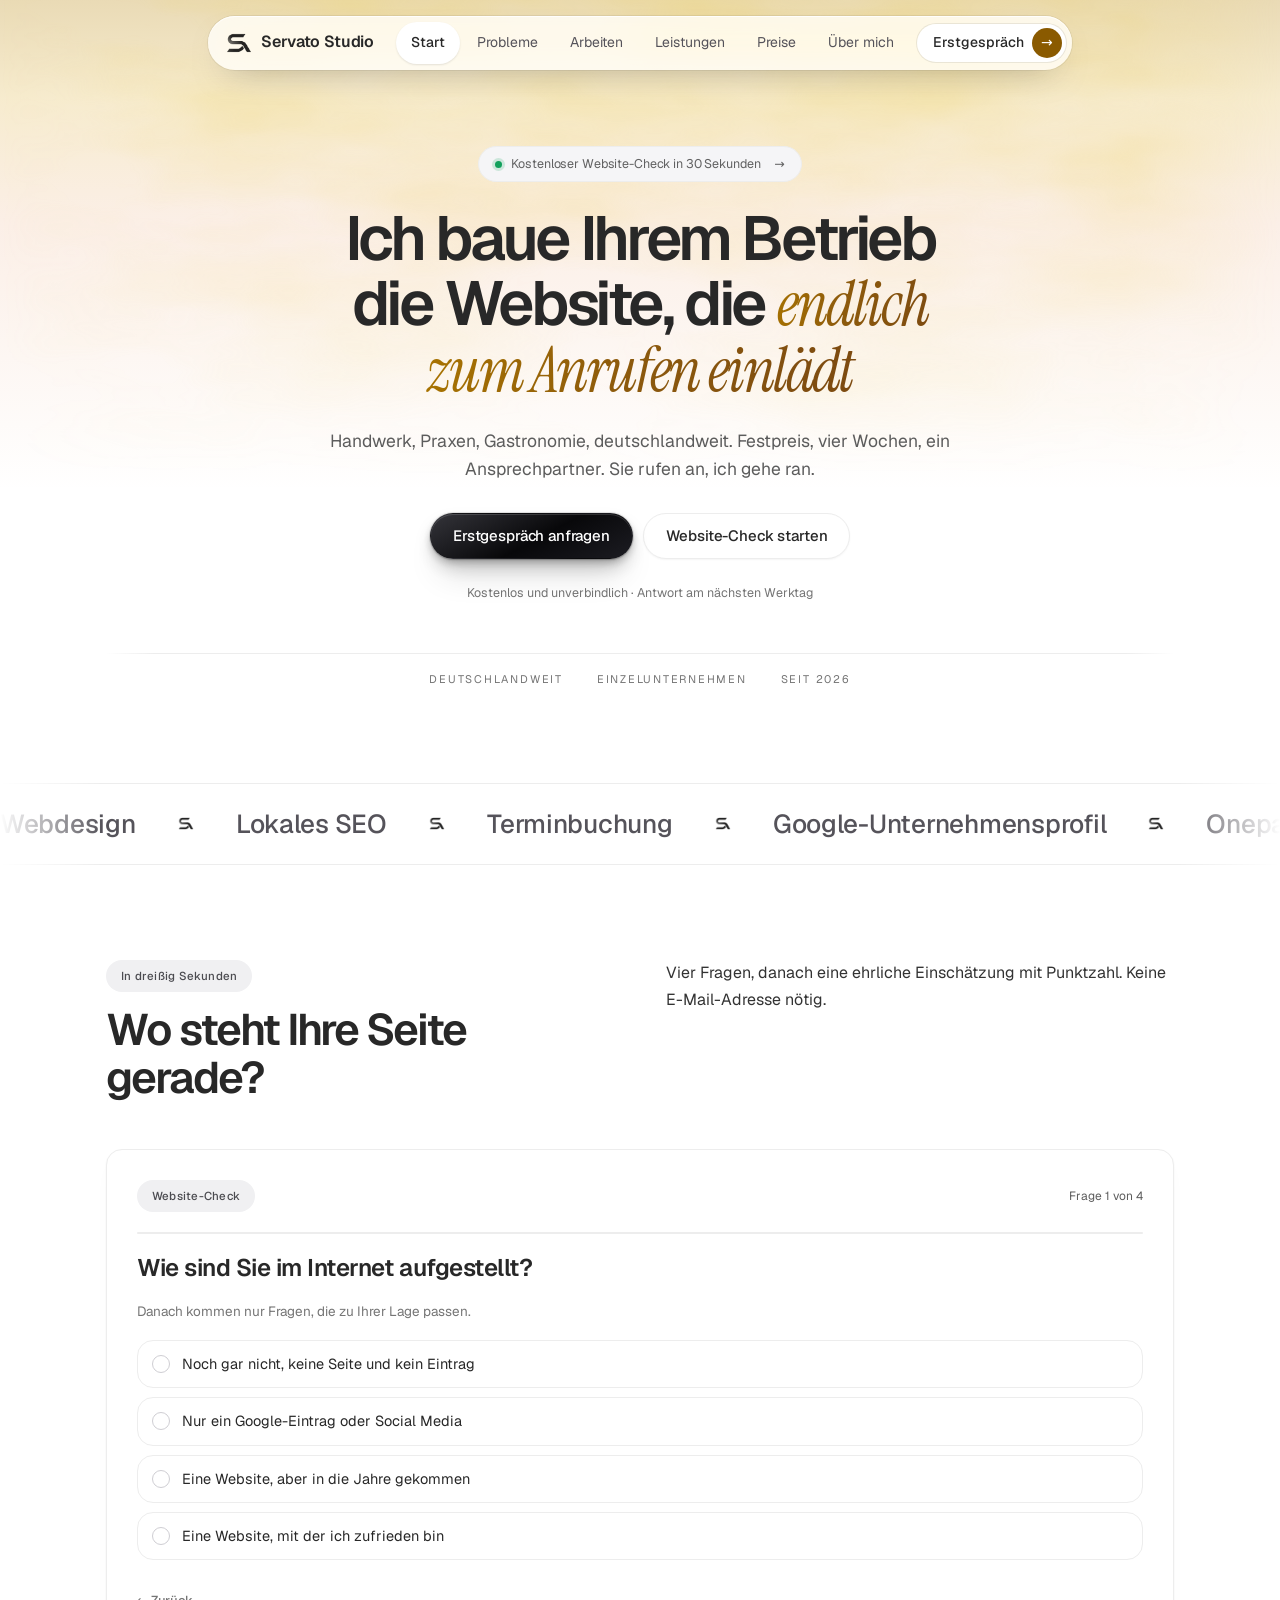
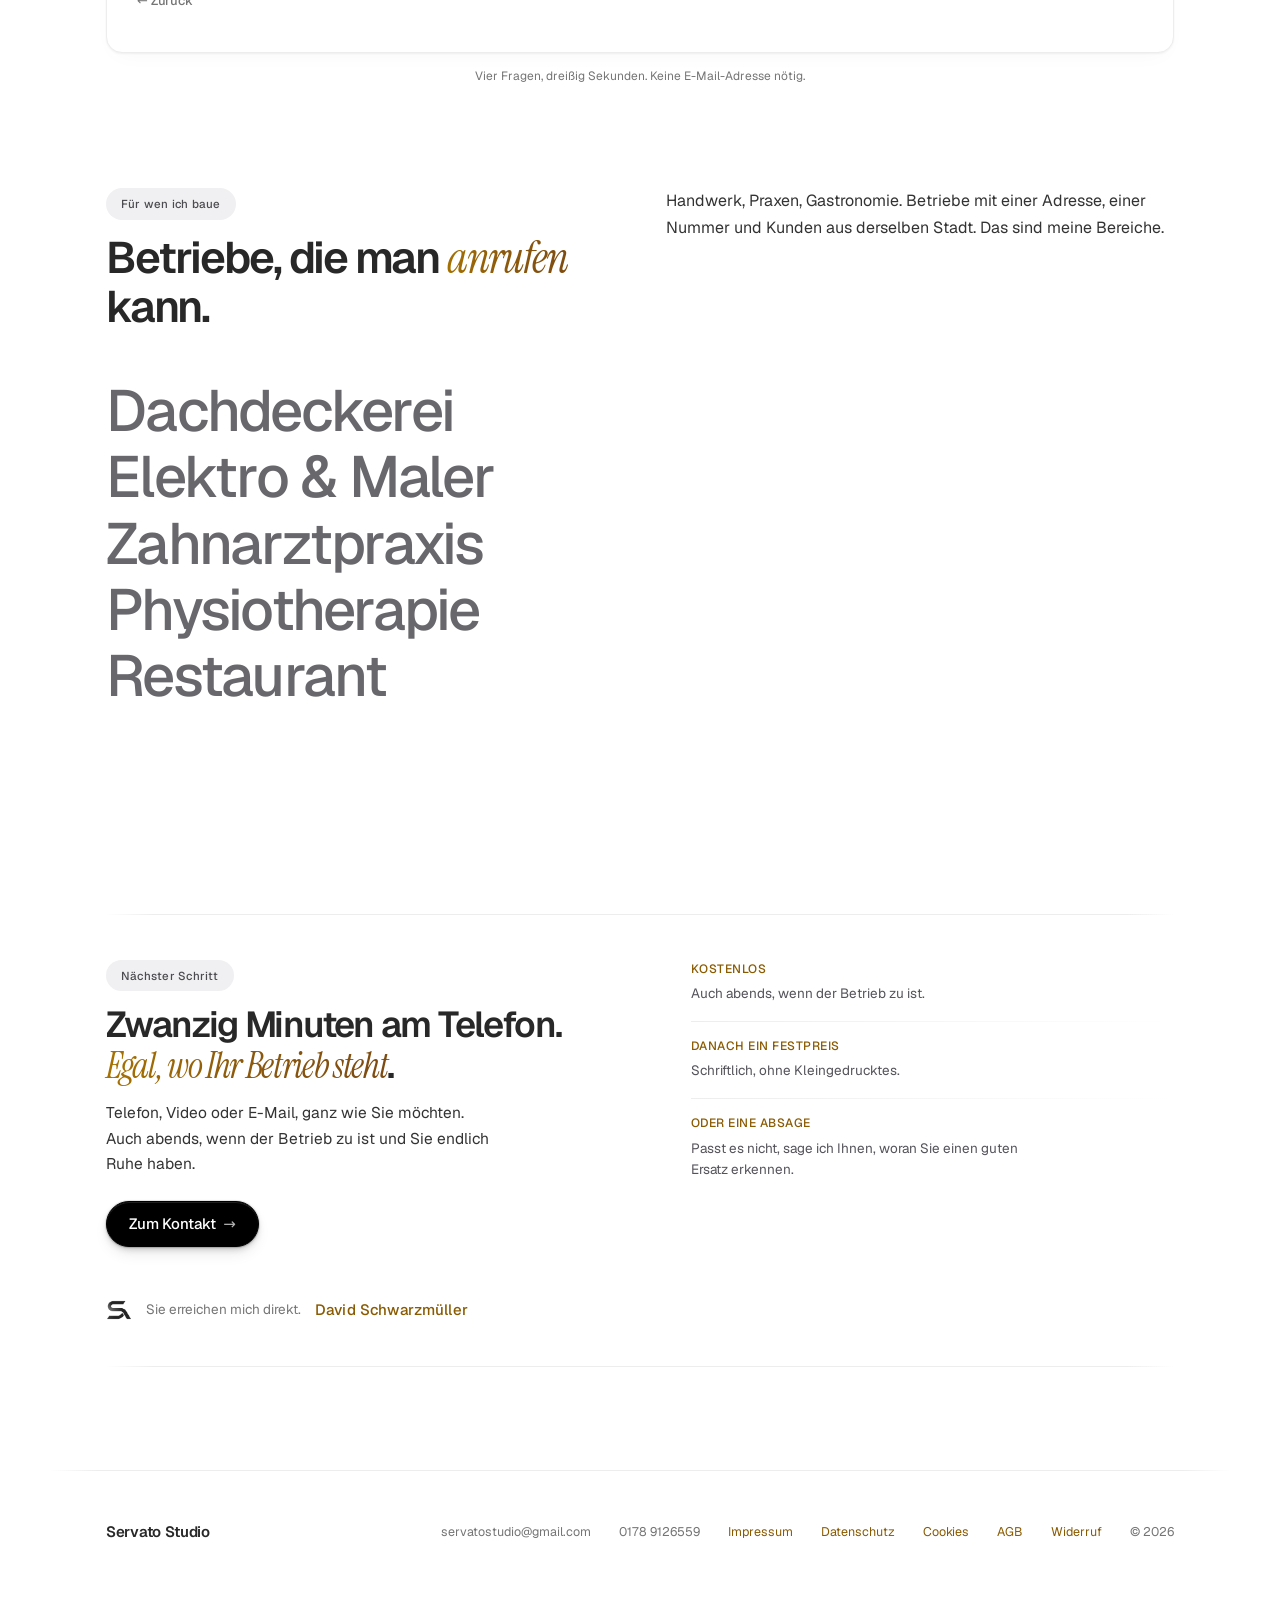
==== commit 56934742: "Rechtsseiten nachreichen, Search-Console-Nachweis, SEO-Feinschliff - agb.html, cookies.html, widerru" ====
--- a/index.html
+++ b/index.html
@@ -6,7 +6,8 @@
 <title>Servato Studio · Websites für lokale Unternehmen, deutschlandweit</title>
 <meta name="description" content="Websites für Handwerksbetriebe, Praxen, Gastronomie und lokale Dienstleister. Festpreis, vier Wochen, ein Ansprechpartner.">
 <meta name="theme-color" content="#ffffff">
-<link rel="canonical" href="https://servatostudio.de/">
+<meta name="google-site-verification" content="7UaezkErmjs8gvoffKYxdjTC4PgG72SzyKy3Glp7JlU">
+  <link rel="canonical" href="https://servatostudio.de/">
 
 <!-- Vorschau beim Teilen (WhatsApp, LinkedIn, Signal, Slack) -->
 <meta property="og:type" content="website">
@@ -66,6 +67,7 @@
         "name": "Visitenkarte",
         "price": "590",
         "priceCurrency": "EUR",
+        "valueAddedTaxIncluded": true,
         "description": "Onepager mit bis zu fünf Abschnitten, Google-Unternehmensprofil, Kontaktformular. Live in zwei Wochen."
       },
       {
@@ -73,6 +75,7 @@
         "name": "Studio",
         "price": "1190",
         "priceCurrency": "EUR",
+        "valueAddedTaxIncluded": true,
         "description": "Bis zu acht Unterseiten, Texte und Bildauswahl, lokales SEO, Terminanfrage. Live in vier Wochen."
       },
       {
@@ -80,6 +83,7 @@
         "name": "Wachstum",
         "price": "2190",
         "priceCurrency": "EUR",
+        "valueAddedTaxIncluded": true,
         "description": "Individuelles Design, Filial- oder Sprachversionen, Shop oder Buchungssystem, laufende Pflege."
       }
     ]
@@ -106,11 +110,11 @@
 <!-- ?v=N an den Stylesheets: Browser halten CSS hartnaeckig im Cache.
      Beim Aendern des Designs saehe man sonst die alte Fassung und suchte den
      Fehler im Code statt im Cache. Zahl bei jeder Aenderung hochzaehlen. -->
-<link rel="stylesheet" href="fonts/fonts.css?v=40">
-<link rel="stylesheet" href="styles/nocturne.css?v=40">
-<link rel="stylesheet" href="styles/site.css?v=40">
-<link rel="stylesheet" href="styles/hell.css?v=40">
-<link rel="stylesheet" href="styles/apple.css?v=40">
+<link rel="stylesheet" href="fonts/fonts.css?v=44">
+<link rel="stylesheet" href="styles/nocturne.css?v=44">
+<link rel="stylesheet" href="styles/site.css?v=44">
+<link rel="stylesheet" href="styles/hell.css?v=44">
+<link rel="stylesheet" href="styles/apple.css?v=44">
 </head>
 <body class="hat-himmel">
 
@@ -210,7 +214,7 @@
     <!-- Kein <br>: der Umbruch bleibt text-wrap:balance ueberlassen. Gemessen
          ergibt das bei 22ch drei ausgewogene Zeilen (599/422/601 px); ab 24ch
          reisst eine Waisenzeile von 94 px auf. -->
-    <h1 class="buehne__h1">Ich baue Ihrem Betrieb die Website, die <em class="serif">wirklich Kunden bringt</em></h1>
+    <h1 class="buehne__h1">Ich baue Ihrem Betrieb die Website, die <em class="serif">endlich zum Anrufen einlädt</em></h1>
 
     <p class="buehne__sub">Handwerk, Praxen, Gastronomie, deutschlandweit. Festpreis,
       vier Wochen, ein Ansprechpartner. Sie rufen an, ich gehe ran.</p>
@@ -366,9 +370,12 @@
   <a href="tel:+491789126559">0178 9126559</a>
   <a class="footer__legal" href="impressum.html">Impressum</a>
   <a class="footer__legal" href="datenschutz.html">Datenschutz</a>
+  <a class="footer__legal" href="cookies.html">Cookies</a>
+  <a class="footer__legal" href="agb.html">AGB</a>
+  <a class="footer__legal" href="widerruf.html">Widerruf</a>
   <span class="footer__copy">© 2026</span>
 </footer>
 
-<script src="js/app.js?v=40"></script>
+<script src="js/app.js?v=44"></script>
 </body>
 </html>
--- a/styles/site.css
+++ b/styles/site.css
@@ -892,7 +892,9 @@
    ansehen. Der Pfeil laeuft mit, weil die Bewegung die Richtung meint. */
 .about__link {
   display: inline-flex; align-items: baseline; gap: 9px;
-  margin-top: 24px; font-size: 15px; font-weight: 500;
+  /* min-height 24: WCAG 2.2 SC 2.5.8 verlangt 24x24 px Zielflaeche.
+     Die Zeile mass gemessen 23 px — ein Pixel zu wenig. */
+  margin-top: 24px; min-height: 24px; font-size: 15px; font-weight: 500;
   color: var(--color-accent); text-decoration: none;
 }
 .about__pfeil { transition: transform .34s cubic-bezier(.22, 1, .36, 1); }
@@ -1235,6 +1237,29 @@
 }
 .form textarea { min-height: 92px; resize: vertical; }
 .form input:focus-visible, .form textarea:focus-visible { border-color: var(--color-accent); }
+/* Pflichtfeld-Sternchen: aria-hidden im HTML, weil das required-Attribut
+   die Information fuer Screenreader schon traegt — sonst wird jedes Label
+   doppelt als Pflichtfeld angesagt. */
+.form__pflicht { color: var(--color-accent); font-weight: 600; }
+
+/* Kenntnisnahme-Kaestchen. Das Label liegt NEBEN der Box statt darum
+   herum: so bleibt die Klickflaeche des Links darin erhalten. */
+.form__zustimmung { display: flex; align-items: flex-start; gap: 10px; margin-top: 6px; }
+.form__zustimmung input[type="checkbox"] {
+  /* 24 px, nicht kleiner: SC 2.5.8 (Target Size Minimum, AA) verlangt
+     24x24. Das Label daneben schaltet zwar mit und waere gross genug,
+     aber auf die Ausnahme zu bauen, wenn 6 px es loesen, lohnt nicht. */
+  width: 24px; height: 24px; min-height: 24px; flex: 0 0 24px; margin: 0;
+  accent-color: var(--color-accent); cursor: pointer;
+}
+.form__zustimmung label {
+  font-size: 12.5px; line-height: 1.55; margin: 0; cursor: pointer;
+  color: color-mix(in srgb, var(--color-text) 78%, transparent);
+}
+.form__zustimmung a { color: var(--color-accent); }
+
+.form__legende { font-size: 11.5px; line-height: 1.55; margin: 0; }
+
 .form__note { font-size: 11.5px; margin: 0; transition: color .2s ease; }
 .form__note--error { color: var(--color-accent); }
 .form__note--error a { color: var(--color-accent); }
@@ -1283,6 +1308,10 @@
 .legal-doc p {
   font-size: 14.5px; line-height: 1.7; margin: 0; max-width: 68ch;
   white-space: pre-line;
+  /* Die Unterstrich-Zeilen im Muster-Widerrufsformular sind fuer den
+     Umbruch EIN Wort. Bei 375 px passen sie knapp, auf einem 320-px-Geraet
+     nicht mehr - dann schoebe eine einzige Zeile die ganze Seite breiter. */
+  overflow-wrap: anywhere;
   color: color-mix(in srgb, var(--color-text) 72%, transparent);
 }
 .legal-doc__back {
@@ -1582,7 +1611,10 @@
 .vgl__schild {
   font-size: 12px; color: #757575; text-align: center;
 }
-.vgl__schild--alt { color: #8a8a8a; }
+/* #8a8a8a lag bei 3,45:1 auf Weiss - unter den 4,5:1 fuer 12px-Text.
+   #6e6e6e haelt 5,10:1 und bleibt deutlich blasser als das Schild
+   der neuen Seite, die Rangordnung der beiden Spalten stimmt also weiter. */
+.vgl__schild--alt { color: #6e6e6e; }
 
 /* --- alt --- */
 .vgl__seite--alt {
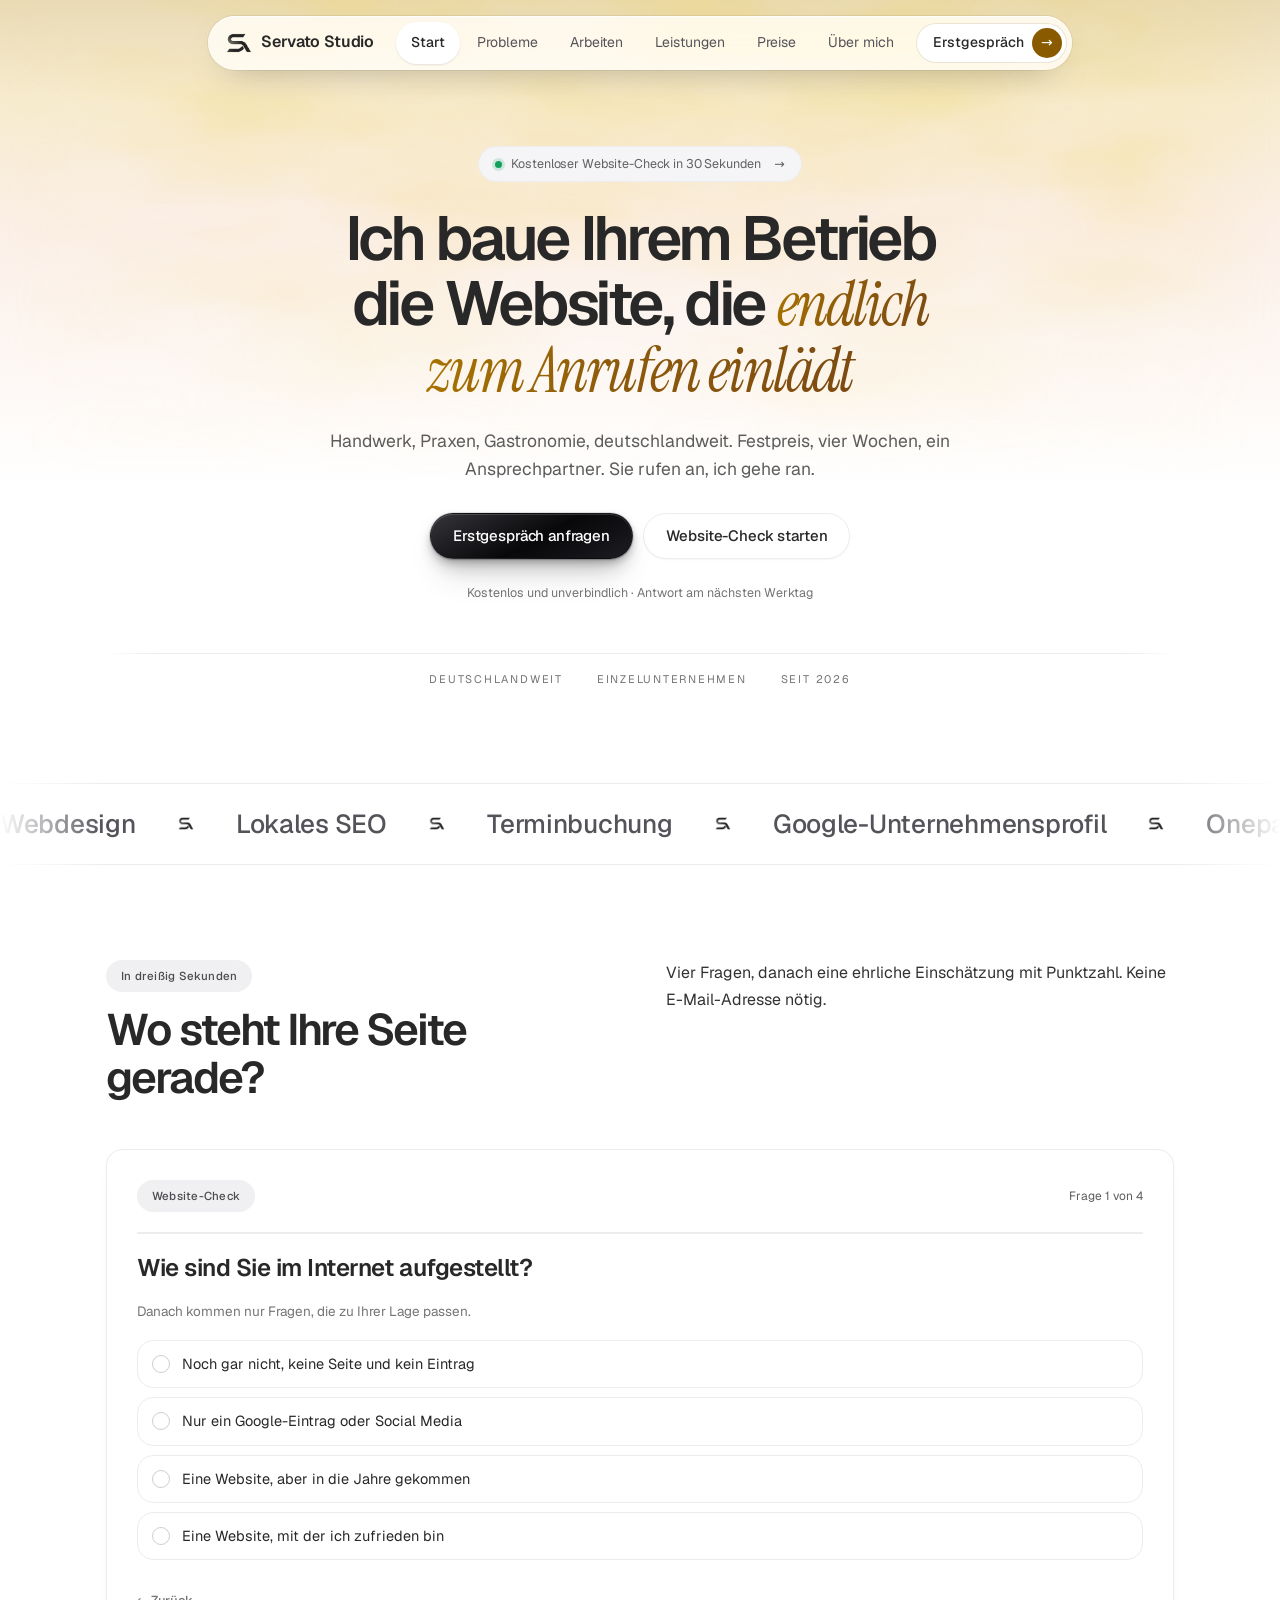
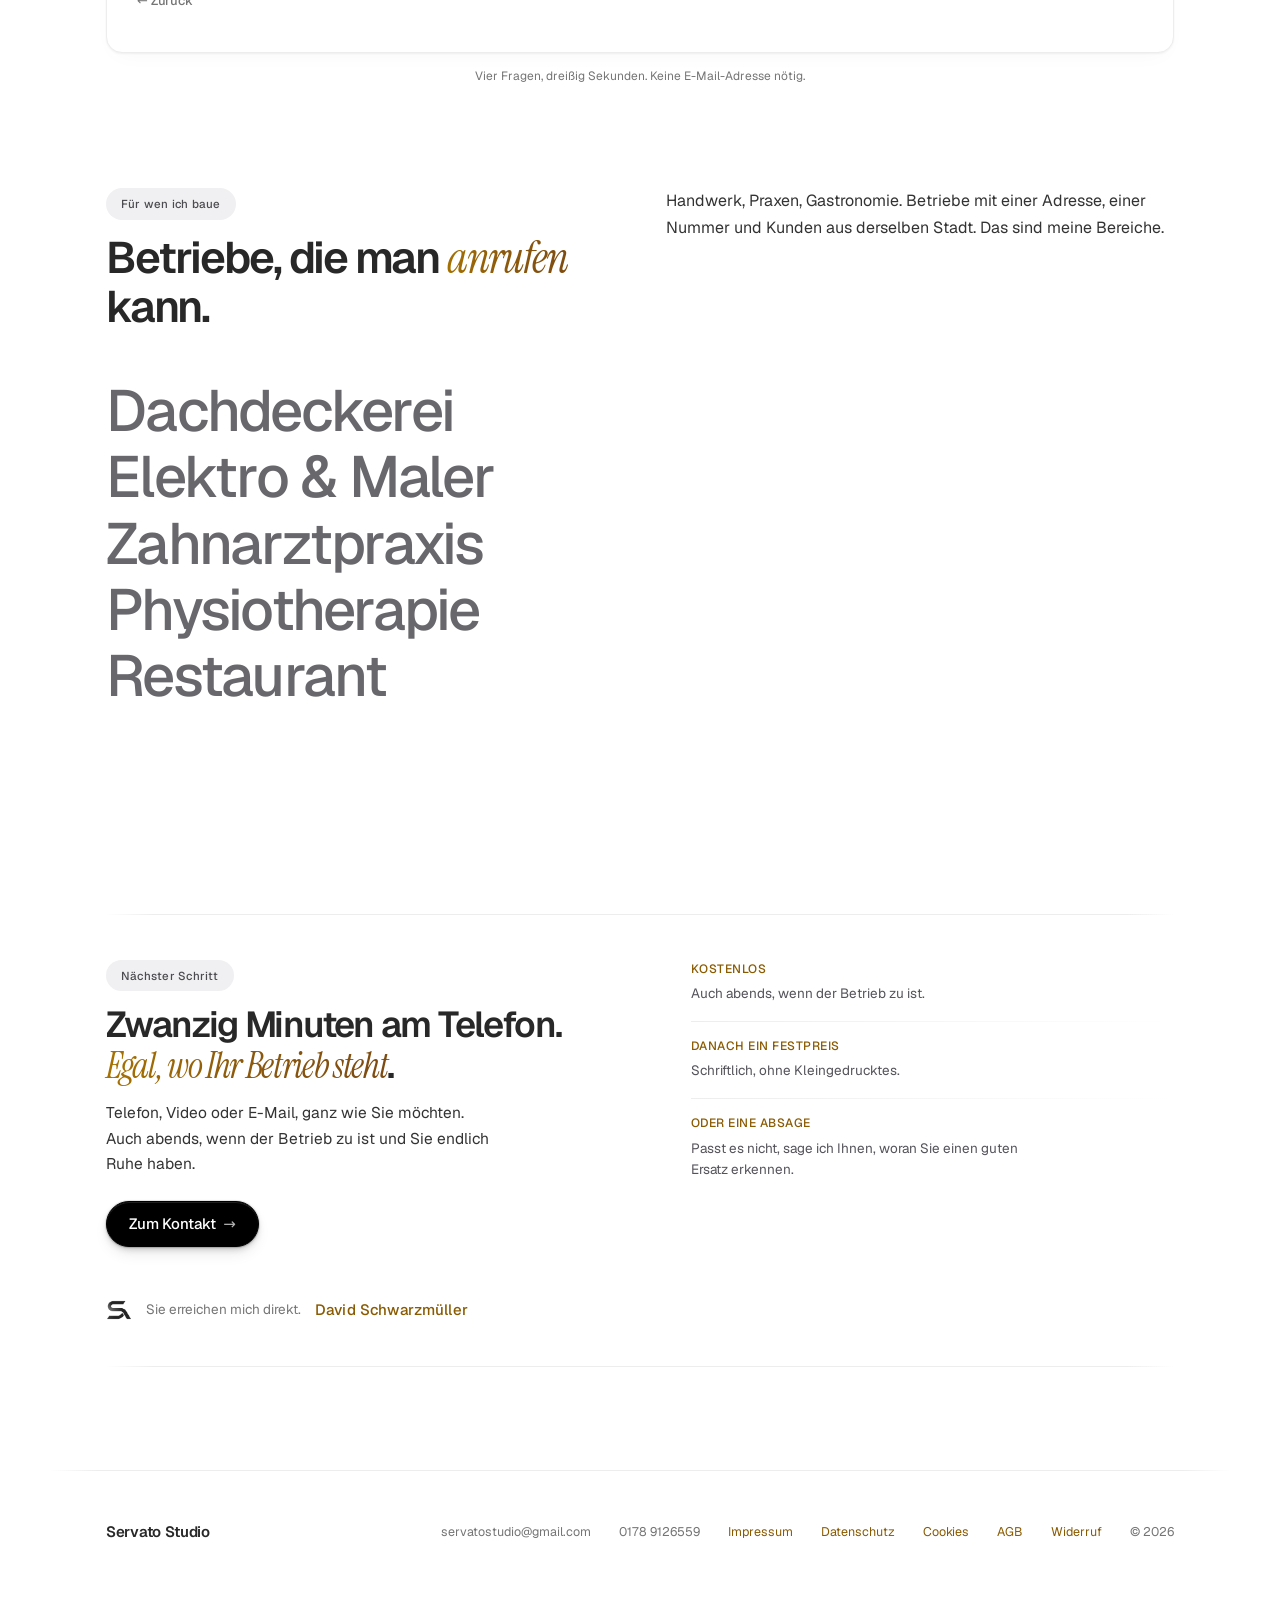
==== commit 6235555e: "Titel und Beschreibungen auf Suchbegriffe ausrichten Die Titel begannen alle mit dem Markennamen. We" ====
--- a/index.html
+++ b/index.html
@@ -3,8 +3,8 @@
 <head>
 <meta charset="utf-8">
 <meta name="viewport" content="width=device-width, initial-scale=1">
-<title>Servato Studio · Websites für lokale Unternehmen, deutschlandweit</title>
-<meta name="description" content="Websites für Handwerksbetriebe, Praxen, Gastronomie und lokale Dienstleister. Festpreis, vier Wochen, ein Ansprechpartner.">
+<title>Webdesign Baden-Württemberg für lokale Betriebe · Servato Studio</title>
+<meta name="description" content="Websites für Handwerk, Praxen und Gastronomie in Baden-Württemberg und deutschlandweit. Festpreis ab 590 €, vier Wochen bis live, ein Ansprechpartner.">
 <meta name="theme-color" content="#ffffff">
 <meta name="google-site-verification" content="7UaezkErmjs8gvoffKYxdjTC4PgG72SzyKy3Glp7JlU">
   <link rel="canonical" href="https://servatostudio.de/">
@@ -14,8 +14,8 @@
 <meta property="og:site_name" content="Servato Studio">
 <meta property="og:locale" content="de_DE">
 <meta property="og:url" content="https://servatostudio.de/">
-<meta property="og:title" content="Websites, die Kunden bringen · Servato Studio">
-<meta property="og:description" content="Websites für Handwerksbetriebe, Praxen, Gastronomie und lokale Dienstleister. Festpreis, vier Wochen, ein Ansprechpartner.">
+<meta property="og:title" content="Webdesign Baden-Württemberg für lokale Betriebe · Servato Studio">
+<meta property="og:description" content="Websites für Handwerk, Praxen und Gastronomie in Baden-Württemberg und deutschlandweit. Festpreis ab 590 €, vier Wochen bis live, ein Ansprechpartner.">
 <meta property="og:image" content="https://servatostudio.de/assets/og-image-2.png">
 <meta property="og:image:width" content="1200">
 <meta property="og:image:height" content="630">
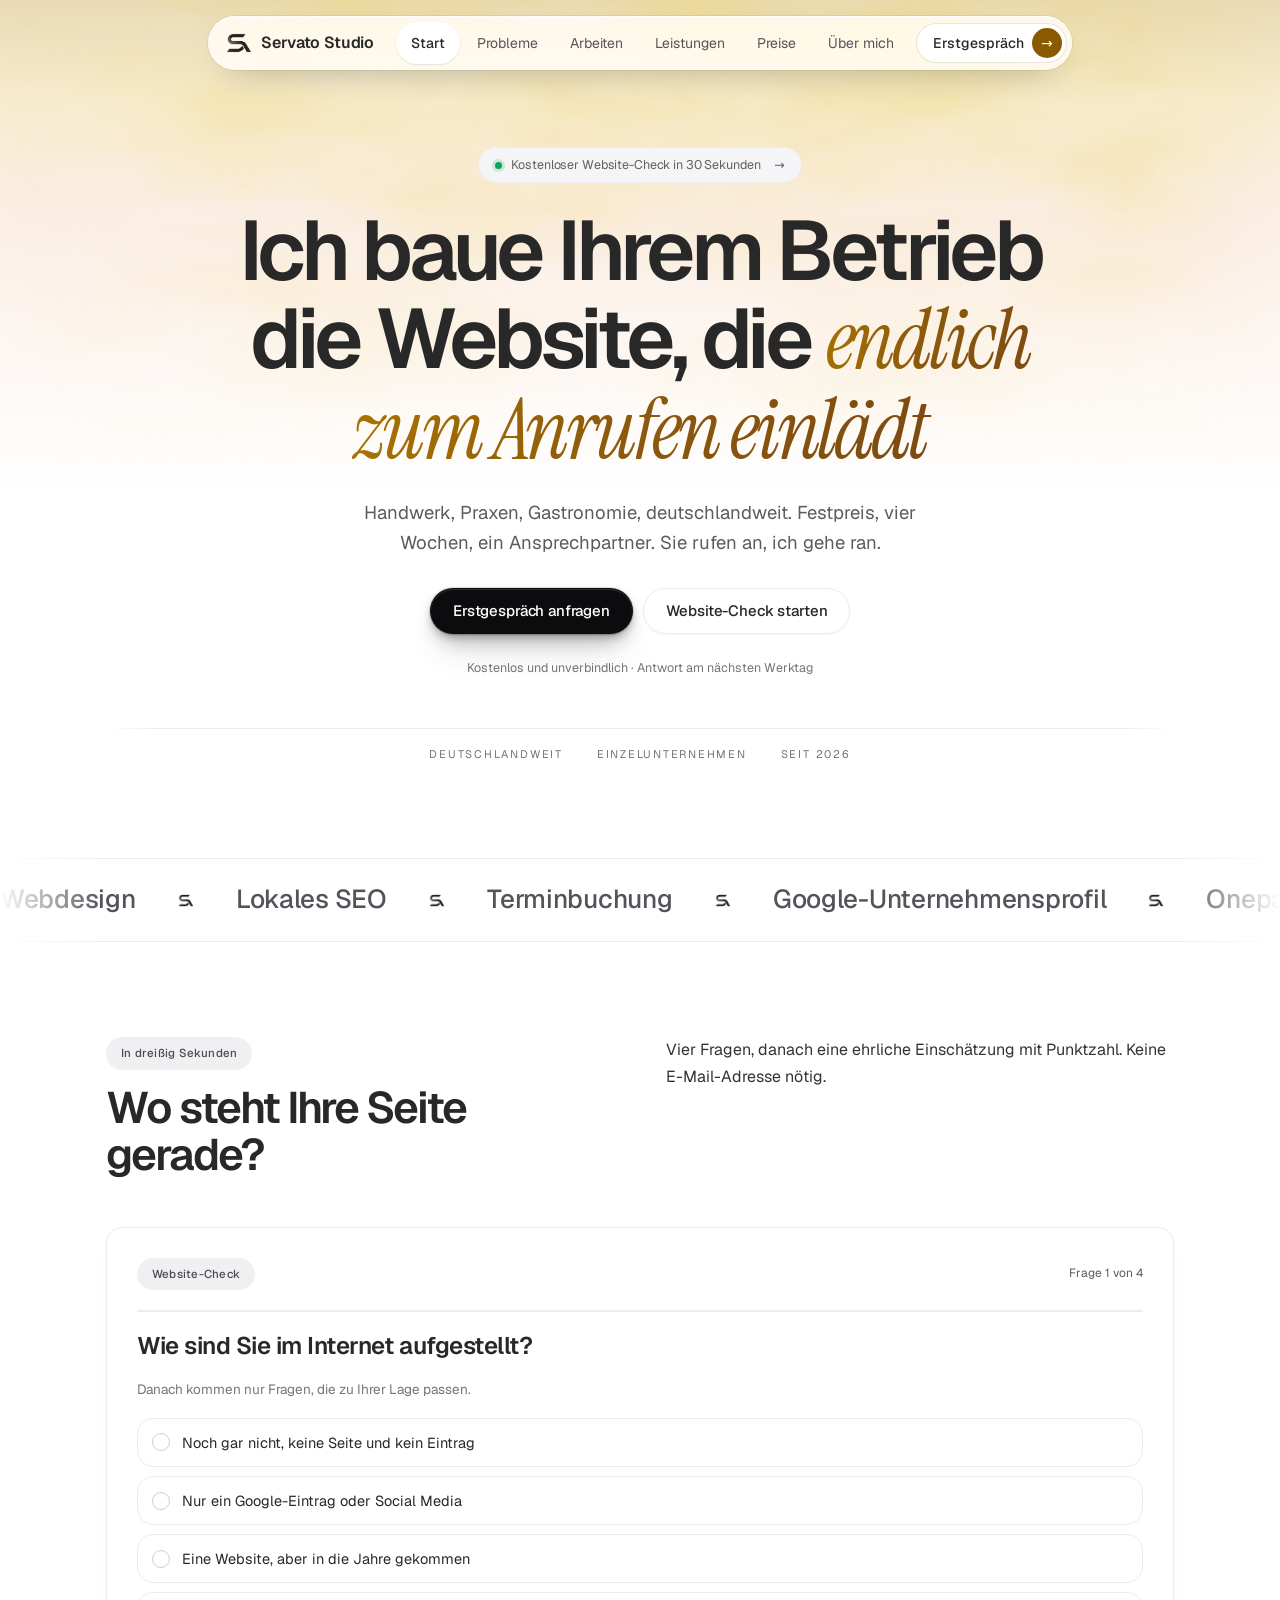
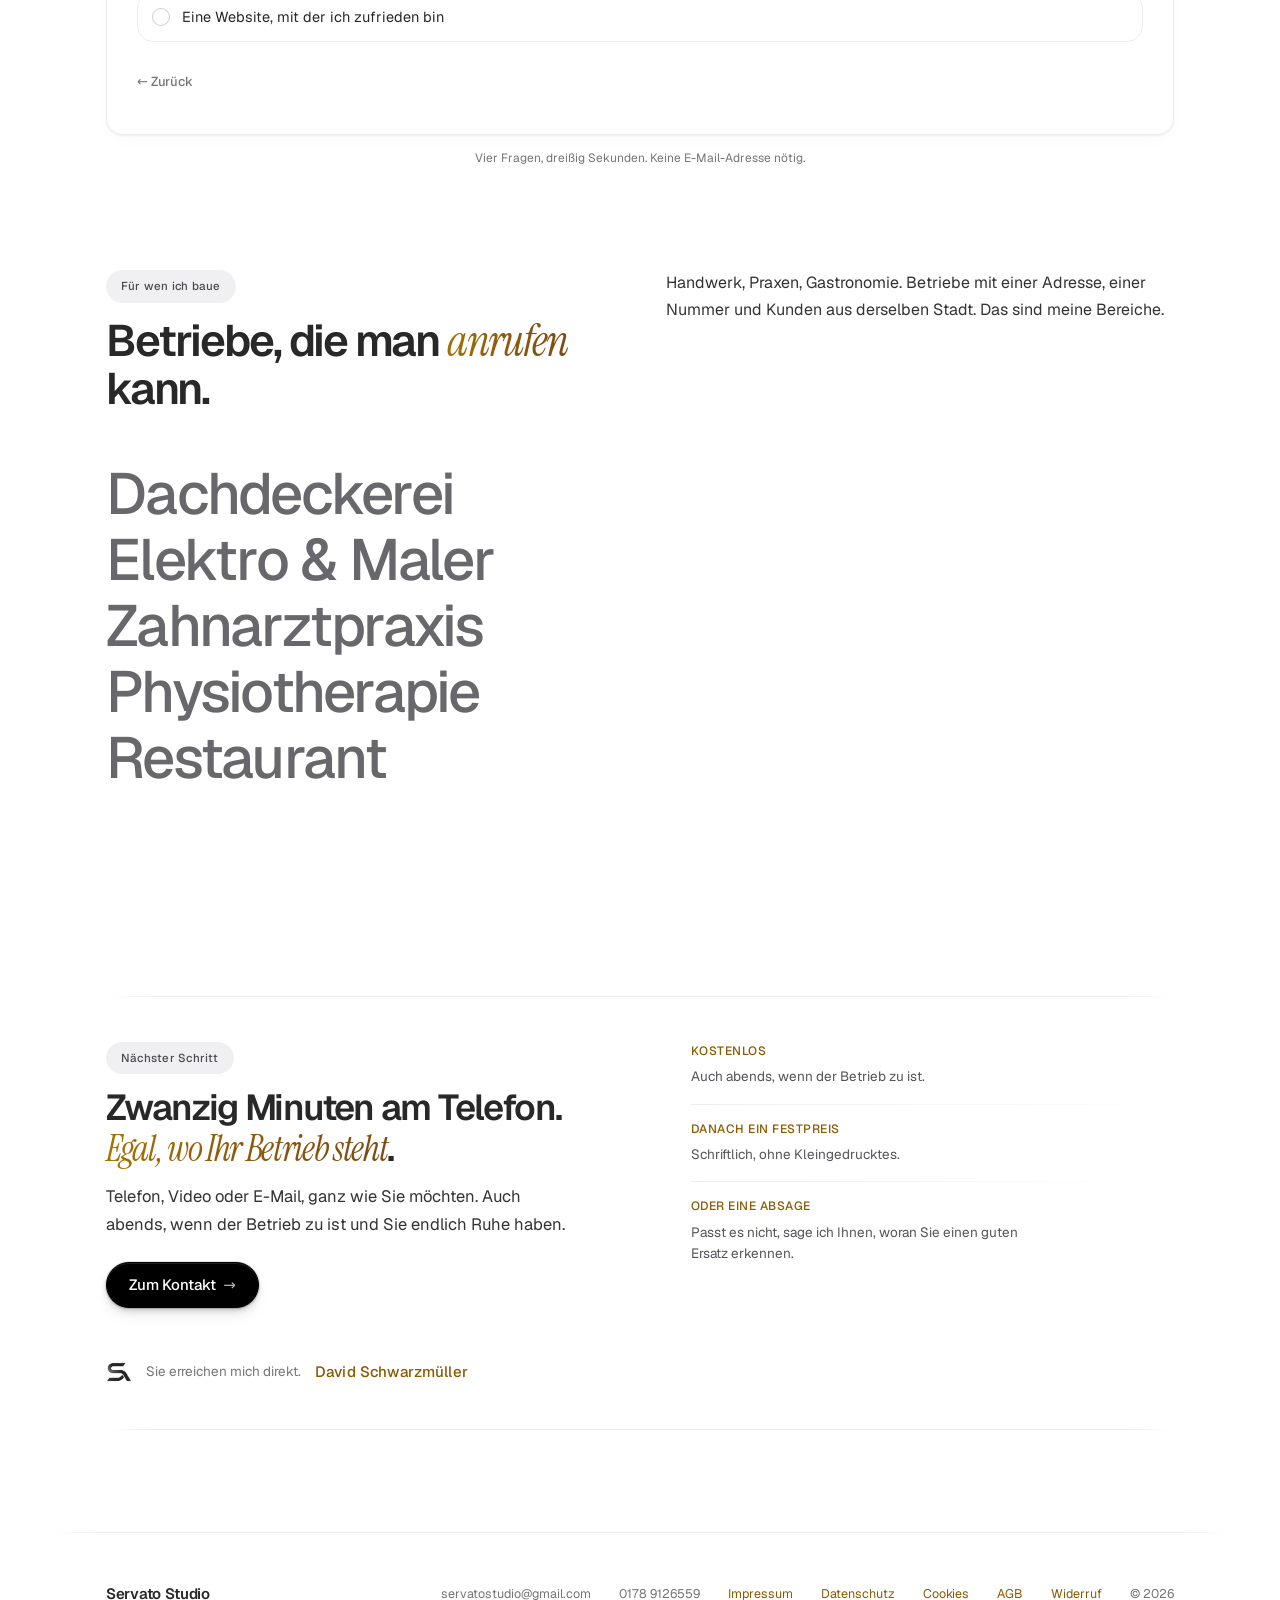
==== commit 8ff81636: "Feinschliff und Leistungen ohne Karten Feinschliff (Block am Ende von apple.css, mit einem Schnitt r" ====
--- a/index.html
+++ b/index.html
@@ -110,11 +110,11 @@
 <!-- ?v=N an den Stylesheets: Browser halten CSS hartnaeckig im Cache.
      Beim Aendern des Designs saehe man sonst die alte Fassung und suchte den
      Fehler im Code statt im Cache. Zahl bei jeder Aenderung hochzaehlen. -->
-<link rel="stylesheet" href="fonts/fonts.css?v=44">
-<link rel="stylesheet" href="styles/nocturne.css?v=44">
-<link rel="stylesheet" href="styles/site.css?v=44">
-<link rel="stylesheet" href="styles/hell.css?v=44">
-<link rel="stylesheet" href="styles/apple.css?v=44">
+<link rel="stylesheet" href="fonts/fonts.css?v=49">
+<link rel="stylesheet" href="styles/nocturne.css?v=49">
+<link rel="stylesheet" href="styles/site.css?v=49">
+<link rel="stylesheet" href="styles/hell.css?v=49">
+<link rel="stylesheet" href="styles/apple.css?v=49">
 </head>
 <body class="hat-himmel">
 
@@ -376,6 +376,6 @@
   <span class="footer__copy">© 2026</span>
 </footer>
 
-<script src="js/app.js?v=44"></script>
+<script src="js/app.js?v=49"></script>
 </body>
 </html>
--- a/styles/site.css
+++ b/styles/site.css
@@ -63,7 +63,7 @@
    und sprengte auf dem Handy den 335px-Kasten — die Seite scrollte seitlich.
    hyphens greift, weil <html lang="de"> gesetzt ist; overflow-wrap ist die
    Notbremse für alles, was sich nicht trennen lässt (etwa lange Adressen). */
-h1, h2, h3, .kann__claim, .plan__name, .step__title, .overview__ttl {
+h1, h2, h3, .plan__name, .step__title, .overview__ttl {
   overflow-wrap: break-word; hyphens: auto;
 }
 h1 { font-size: clamp(32px, 4.6vw, 52px); line-height: 1.06; letter-spacing: -0.03em; text-wrap: balance; }
@@ -1077,67 +1077,144 @@
 .klartext__sign img { width: 26px; height: 20px; flex: none; opacity: .8; }
 
 
-/* ---------- Leistungen (nur leistungen.html) ----------
-
-   Vorher waren das sechs .pledge-Zeilen: Balken, Zeile, Absatz — sechsmal
-   dieselbe Form untereinander. Nichts daran war falsch, aber das Auge
-   bekommt in einem ganzen Abschnitt keinen einzigen Haltepunkt, und ohne
-   Haltepunkt liest niemand bis Nummer sechs.
-
-   Die Felder sind deshalb verschieden gross, und die Groesse sagt etwas:
-   das breiteste Feld ist die Kernleistung, das ganz durchgehende unten die
-   Betreuung, die nach dem Livegang weiterlaeuft. Wer nur die grossen
-   Flaechen ueberfliegt, hat trotzdem das Wichtigste.
-
-   Der alte Baustein .pledge ist damit ersatzlos weg: ausser leistungen.html
-   hat ihn keine Seite benutzt. */
-
-.kann { display: grid; gap: 14px; grid-template-columns: repeat(3, minmax(0, 1fr)); }
-
-.kann__feld {
-  display: flex; flex-direction: column; gap: 10px;
-  padding: clamp(20px, 2.4vw, 30px);
-  border-radius: var(--radius-lg);
-  background: var(--color-surface);
-  box-shadow: var(--shadow-sm);
-  transition: transform .45s cubic-bezier(.2,.7,.2,1), box-shadow .45s cubic-bezier(.2,.7,.2,1);
-}
-.kann__feld:hover { transform: translateY(-2px); box-shadow: var(--shadow-md); }
-
-.kann__feld--gross { grid-column: span 2; background: var(--color-bg); box-shadow: var(--shadow-md); }
-.kann__feld--breit {
-  grid-column: 1 / -1; background: var(--color-bg); box-shadow: var(--shadow-md);
-  flex-direction: row; align-items: center; gap: clamp(20px, 4vw, 48px);
-}
-
-.kann__claim { font-family: var(--font-heading); font-weight: 500; font-size: clamp(16px, 1.9vw, 18px); letter-spacing: -0.01em; margin: 0; }
-.kann__feld--gross .kann__claim { font-size: clamp(20px, 2.6vw, 26px); letter-spacing: -0.02em; }
-.kann__feld p { font-size: 13.5px; line-height: 1.65; margin: 0; color: color-mix(in srgb, var(--color-text) 68%, transparent); }
-.kann__feld--gross p { font-size: clamp(14px, 1.6vw, 15.5px); }
-
-/* Der konkrete Satz steht in der Serife und traegt einen Haarstrich links:
-   dasselbe Gold wie die Ablauf-Linie, damit die Seite eine Handschrift
-   behaelt statt zweier unabhaengiger Bausteine. */
-.kann__konkret {
-  margin: 4px 0 0; padding-left: 16px;
-  border-left: 2px solid var(--color-accent-300);
-  font-family: var(--font-display); font-style: italic;
-  font-size: clamp(15px, 1.8vw, 17px); line-height: 1.45;
-  color: color-mix(in srgb, var(--color-text) 80%, transparent);
-}
-
-.kann__preis { flex: none; display: flex; flex-direction: column; gap: 2px; }
-.kann__preis b { font-family: var(--font-heading); font-weight: 500; font-size: clamp(30px, 4.4vw, 42px); letter-spacing: -0.03em; line-height: 1; color: var(--color-accent); }
-.kann__preis span { font-size: 12px; color: color-mix(in srgb, var(--color-text) 58%, transparent); }
-.kann__feld--breit > div { display: flex; flex-direction: column; gap: 8px; }
-
-@media (max-width: 900px) {
-  .kann { grid-template-columns: repeat(2, minmax(0, 1fr)); }
-  .kann__feld--gross, .kann__feld--breit { grid-column: 1 / -1; }
-}
-@media (max-width: 560px) {
-  .kann { grid-template-columns: 1fr; }
-  .kann__feld--breit { flex-direction: column; align-items: flex-start; gap: 14px; }
+/* ---------- Leistungen: Der Index (nur leistungen.html) ----------
+
+   Vorher ein Raster aus sechs Karten in drei Groessen. Karten sind der
+   Behaelter, den man nimmt, wenn man sich nicht entscheiden will — und
+   das eine Feld mit Serif-Zitat war der Bruch, den David gespuert hat.
+
+   Jetzt: links eine feststehende Liste (echte Sprungmarken), rechts jeder
+   Punkt mit einem Satz in der Serife als Auftakt. Die Bewegung ist EINE
+   Idee, an den Scrollweg gebunden statt an eine Stoppuhr: der Satz
+   leuchtet auf, wenn er in die Lesezone kommt, der Goldteil einen Tick
+   spaeter, und was vorbei ist, tritt wieder zurueck. Die Marke links
+   folgt ueber eine Transition, die vom aktuellen Wert startet — jederzeit
+   unterbrechbar, kein Bounce. (13.09.2026) */
+
+.idx {
+  display: grid; grid-template-columns: minmax(0, .7fr) minmax(0, 1.3fr);
+  gap: clamp(28px, 6vw, 110px); align-items: start;
+}
+.idx__nav { position: sticky; top: 104px; align-self: start; }
+.idx__liste {
+  list-style: none; margin: 0; padding: 0;
+  border-left: 1px solid var(--color-divider);
+}
+.idx__liste a {
+  display: block; padding: 11px 0 11px 22px;
+  font-family: var(--font-heading); font-weight: 500; font-size: 15.5px; line-height: 1.3;
+  letter-spacing: -0.01em; text-decoration: none;
+  color: color-mix(in srgb, var(--color-text) 46%, transparent);
+  transition: color .35s cubic-bezier(.2,.7,.2,1);
+}
+.idx__liste a:hover { color: color-mix(in srgb, var(--color-text) 78%, transparent); }
+.idx__liste a:active { color: var(--color-accent); transition-duration: .08s; }
+.idx__liste a.aktiv { color: var(--color-text); }
+/* Die Marke sitzt auf der Haarlinie und wandert. Startwerte kommen aus
+   dem Skript; ohne Skript ist sie schlicht nicht da. */
+.idx__marke {
+  position: absolute; left: 0; top: 0; width: 2px; height: 1px;
+  background: var(--color-accent);
+  transform-origin: 0 0; transform: scaleY(0);
+  /* Nur transform, kein top/height: das bleibt auf der Grafikkarte und
+     loest kein Layout aus. Das Skript setzt translateY (Position) und
+     scaleY (Zeilenhoehe, weil die Marke 1px hoch ist). */
+  transition: transform .5s cubic-bezier(.2,.7,.2,1);
+  will-change: transform;
+}
+
+.idx__item {
+  padding-block: clamp(36px, 5.5vw, 72px);
+  border-top: 1px solid var(--color-divider);
+  scroll-margin-top: 110px;
+}
+.idx__item:first-child { padding-top: 0; border-top: 0; }
+.idx__item .idx__satz {
+  margin: 0 0 20px; max-width: 20ch;
+  font-family: var(--font-display); font-style: italic; font-weight: 400;
+  font-size: clamp(28px, 3.7vw, 48px); line-height: 1.1; letter-spacing: -0.02em;
+  text-wrap: balance;
+}
+.idx__satz em { font-style: italic; color: var(--color-accent); }
+.idx__item h3 { margin: 0 0 8px; font-family: var(--font-heading); font-weight: 500; font-size: clamp(17px, 1.7vw, 19px); letter-spacing: -0.015em; }
+.idx__item p { margin: 0; max-width: 50ch; font-size: 16.5px; line-height: 1.65; color: color-mix(in srgb, var(--color-text) 70%, transparent); }
+.idx__item .idx__preis { display: inline-flex; align-items: baseline; gap: 8px; margin: 0 0 14px; font-family: var(--font-heading); font-weight: 500; font-size: 15px; color: var(--color-accent); }
+.idx__preis b { white-space: nowrap; font-size: 34px; letter-spacing: -0.04em; line-height: 1; }
+
+/* ---- Die Illumination: an den Scrollweg gebunden, nicht an die Uhr ----
+   view() misst, wie weit das Element durch den Sichtbereich gewandert
+   ist. Beim Eintritt leuchtet der Satz auf, beim Austritt tritt er
+   zurueck. Kein Blur: der Text bleibt scharf und der Effekt bleibt auf
+   dem Handy fluessig. Der Goldteil bekommt eine eigene, spaetere Spur —
+   das ist der eine Takt, der es zur Absicht macht. */
+@supports (animation-timeline: view()) {
+  @media (prefers-reduced-motion: no-preference) {
+    .idx__item > * {
+      animation: idx-leuchten linear both;
+      animation-timeline: view();
+      animation-range: entry 18% exit 82%;
+    }
+    .idx__satz em {
+      display: inline-block;
+      animation: idx-gold linear both;
+      animation-timeline: view();
+      animation-range: entry 30% entry 95%;
+    }
+  }
+}
+@keyframes idx-leuchten {
+  0%   { opacity: .22; transform: translateY(10px); }
+  16%  { opacity: 1;   transform: none; }
+  84%  { opacity: 1;   transform: none; }
+  100% { opacity: .22; transform: translateY(-6px); }
+}
+@keyframes idx-gold {
+  from { color: color-mix(in srgb, var(--color-text) 40%, transparent); }
+  to   { color: var(--color-accent); }
+}
+
+/* ---- Handy: die Liste wird zu einer klebenden Zeile aus Pillen ----
+   Sie liegt auf einer Glasflaeche, laesst sich seitlich schieben und
+   rueckt die aktive Pille von selbst ins Bild. */
+@media (max-width: 820px) {
+  /* minmax(0, 1fr), nicht 1fr: sonst zaehlt das Raster die volle Breite
+     der Pillenzeile als Mindestmass und die Spalte wird 1000 px breit —
+     obwohl die Zeile selbst scrollt. min-width: 0 aus demselben Grund. */
+  .idx { grid-template-columns: minmax(0, 1fr); gap: 0; }
+  .idx__nav {
+    min-width: 0;
+    position: sticky; top: 0; z-index: 5;
+    margin: 0 calc(-1 * clamp(20px, 5vw, 56px)) 8px;
+    padding: 10px clamp(20px, 5vw, 56px);
+    background: color-mix(in srgb, var(--color-bg) 78%, transparent);
+    -webkit-backdrop-filter: blur(14px) saturate(160%);
+            backdrop-filter: blur(14px) saturate(160%);
+    -webkit-mask-image: linear-gradient(to right, transparent, #000 6%, #000 94%, transparent);
+            mask-image: linear-gradient(to right, transparent, #000 6%, #000 94%, transparent);
+  }
+  .idx__liste {
+    display: flex; gap: 6px; border-left: 0;
+    overflow-x: auto; scrollbar-width: none; -ms-overflow-style: none;
+    scroll-snap-type: x proximity; padding-inline: 2px;
+  }
+  .idx__liste::-webkit-scrollbar { display: none; }
+  .idx__liste li { flex: none; scroll-snap-align: center; }
+  .idx__liste a {
+    padding: 9px 14px; border-radius: 100px; font-size: 14px; white-space: nowrap;
+    border: 1px solid var(--color-divider);
+    color: color-mix(in srgb, var(--color-text) 62%, transparent);
+    transition: color .35s cubic-bezier(.2,.7,.2,1), background-color .35s cubic-bezier(.2,.7,.2,1), border-color .35s;
+  }
+  .idx__liste a.aktiv { background: var(--color-text); border-color: var(--color-text); color: var(--color-bg); }
+  .idx__marke { display: none; }
+  .idx__item { scroll-margin-top: 78px; padding-block: clamp(30px, 8vw, 48px); }
+  .idx__item:first-child { padding-top: 16px; }
+}
+@media (prefers-reduced-transparency: reduce) {
+  .idx__nav { background: var(--color-bg); -webkit-backdrop-filter: none; backdrop-filter: none; }
+}
+@media (prefers-reduced-motion: reduce) {
+  .idx__marke, .idx__liste a { transition: none; }
 }
 
 /* ---------- Abschluss (nur index.html) ----------
--- a/styles/apple.css
+++ b/styles/apple.css
@@ -556,3 +556,123 @@
 @media (hover: none) {
   .btn--glanz { will-change: auto; }
 }
+
+
+/* ══════════════════════════════════════════════════════════════════════
+   FEINSCHLIFF 13.09.2026
+
+   Fünf gemessene Mängel, nicht fünf Geschmacksfragen. Steht bewusst als
+   letzter Block in der letzten Datei: mit einem Schnitt ab dieser Zeile
+   ist der Stand vom 09.09. wieder da.
+   ═════════════════════════════════════════════════════════════════════ */
+
+/* ---------- 1. Fließtext auf 16px ----------
+   nocturne.css:110 setzt 15px auf den body. Unter 16px zoomt iOS beim
+   Antippen jedes Eingabefeld heran, und für Betriebsinhaber über 50 —
+   die Zielgruppe — ist 15px schlicht zu klein. 16.5px gibt der Grotesk
+   die Laufweite, die sie braucht. */
+body {
+  font-size: 16.5px;
+  line-height: 1.6;
+}
+
+/* Die Klassen, die 15/15.5px hart gesetzt hatten, ziehen mit. Labels,
+   Mikrotexte und Navigationsschrift bleiben absichtlich klein — sie sind
+   kein Fließtext. */
+.buehne__sub {
+  font-size: clamp(16.5px, 1.7vw, 18.5px);
+  line-height: 1.62;
+}
+.leistung__text p,
+.abschluss__lead p,
+.contact__lead,
+.steckbrief dd {
+  font-size: 16.5px;
+  line-height: 1.68;
+}
+
+/* ---------- 2. Die Überschrift darf laut werden ----------
+   62px auf einem 1440er Schirm ist für eine Seite, die von Handwerk lebt,
+   zu höflich. Mit 5.6vw blieb sie zwischen 1100 und 1440px stehen; 6.6vw
+   bei gleichem Deckel-Verhalten lässt sie bis 84px wachsen. Das enge
+   Tracking von -0.055em trägt das, weil es bei großen Graden erst richtig
+   greift — bei 32px würde dieselbe Zahl die Buchstaben verkleben, deshalb
+   fährt es über clamp mit. */
+.buehne__h1 {
+  /* Untergrenze bleibt bei 32px: mit 34px brach die Zeile auf einem
+     375er Telefon auf VIER Zeilen statt drei, und der Knopf rutschte
+     unter die Falz. Die Steigung 6.6vw traegt den Zuwachs trotzdem —
+     sie greift ab rund 490px Breite. */
+  font-size: clamp(32px, 6.6vw, 84px);
+  max-width: 11.1em;
+}
+/* Enges Tracking lebt von der Groesse. Bei 84px zieht -0.055em die
+   Buchstaben zu einem Block zusammen; bei 34px auf dem Handy verkleben
+   sie davon. Deshalb eine Stufe, keine Formel. */
+@media (max-width: 640px) {
+  .buehne__h1 { letter-spacing: -0.038em; }
+}
+
+/* ---------- 3. Der Hauptknopf wird flach ----------
+   Der 152°-Verlauf (#34343a → #08080a → #1c1c22) ist auf einem 44px hohen
+   Knopf nicht als Absicht lesbar, nur als Unsauberkeit: drei Grautöne auf
+   zwei Zentimetern. Ein Körper aus einer Farbe, dazu die Lichtkante oben
+   und die Schattentreppe — die tragen die Tiefe ohnehin allein.
+   Die Treppe bleibt unangetastet. */
+body .btn--glanz {
+  background: #0c0c0f !important;
+}
+body .btn--glanz:hover {
+  background: #17171c !important;
+}
+
+/* ---------- 4. Der Glow verliert das Rot ----------
+   --aurora-3 ist Terrakotta #c2410c. Unter einem schwarzen Knopf gelesen
+   ist das kein Gold-Hof, sondern ein roter Alarm-Ring — auf dem Handy
+   stand er wegen (hover:none) DAUERHAFT an. Zwei Änderungen:
+   der Verlauf endet jetzt in Bernstein statt Terrakotta, und auf Touch
+   glimmt er nur noch (.34 → .13) statt zu leuchten. Am Zeiger, wo er eine
+   Antwort auf eine Handlung ist, darf er weiter aufblenden. */
+.btn--glanz::before {
+  background: linear-gradient(100deg, var(--aurora-1), var(--aurora-2) 70%, #c98a2e);
+}
+.btn--glanz:hover::before,
+.btn--glanz:focus-visible::before { opacity: .5; }
+
+@media (hover: none) {
+  .btn--glanz::before { opacity: .13; }
+}
+
+/* ---------- 5. Der Aurora-Schleier wird entsättigt ----------
+   Drei Lagen Gold + Bernstein + Terrakotta ergeben auf Weiß einen
+   Pfirsichton, der wie vergilbtes Papier wirkt statt wie Licht. Die
+   Terrakotta-Lage fällt weg, die beiden übrigen gehen um rund ein Drittel
+   zurück. Der Schleier soll den Kopf der Seite wärmen, nicht einfärben. */
+.schein::before {
+  background:
+    radial-gradient(38% 54% at 26% 44%, rgba(217, 165, 32, .22), transparent 68%),
+    radial-gradient(34% 48% at 66% 34%, rgba(224, 123, 57, .14), transparent 70%);
+}
+.schein::after {
+  opacity: .62;
+  background:
+    radial-gradient(46% 58% at 70% 56%, rgba(224, 123, 57, .12), transparent 72%),
+    radial-gradient(44% 56% at 32% 62%, rgba(217, 165, 32, .13), transparent 72%);
+}
+
+/* ---------- 6. Die Oberflächen, die der Browser stellt ----------
+   Markierung, Schreibmarke und Bildlaufleiste kommen sonst vom
+   Betriebssystem und gehören zu keinem Entwurf. Drei Regeln, und die
+   Seite ist auch an den Rändern gebaut statt zusammengesetzt. */
+::selection {
+  background: var(--color-accent-200);
+  color: #1a1206;
+}
+body { caret-color: var(--color-accent); }
+
+@supports (scrollbar-color: auto) {
+  html {
+    scrollbar-color: var(--color-accent-300) transparent;
+    scrollbar-width: thin;
+  }
+}
